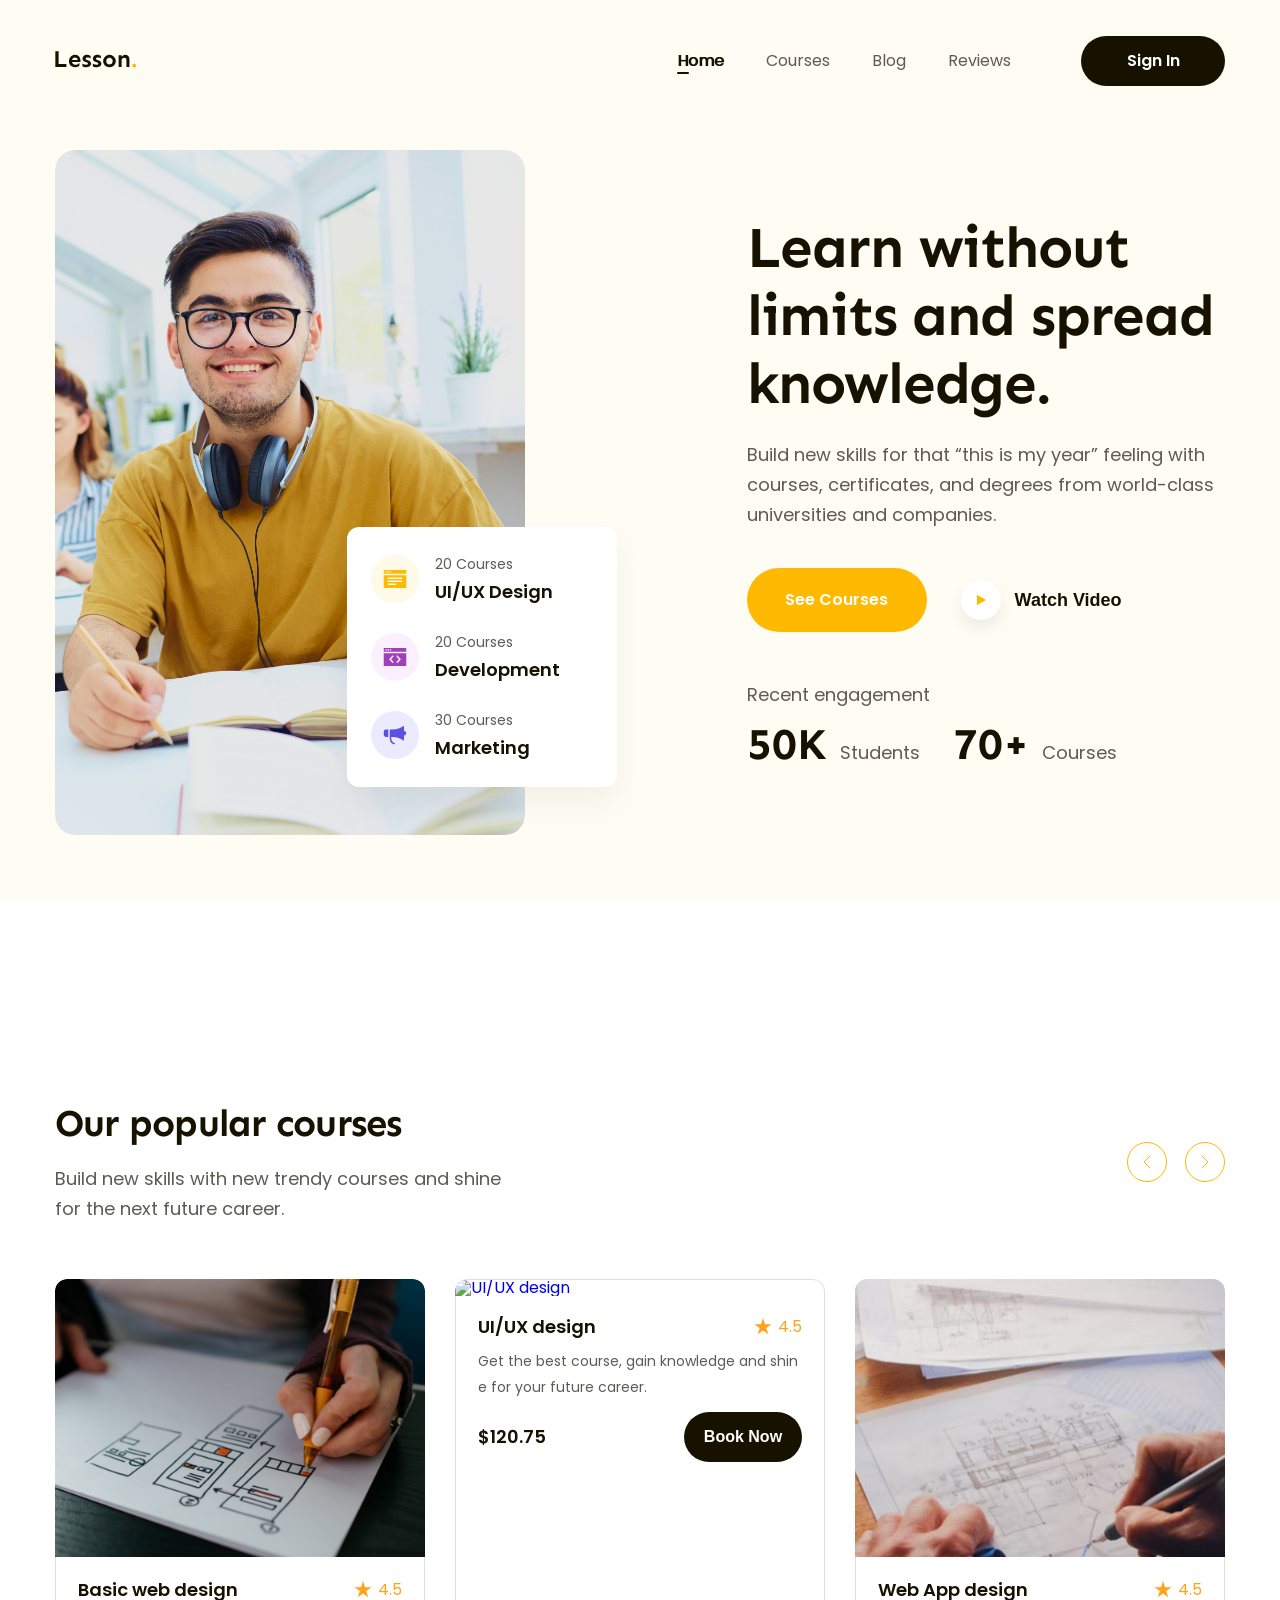
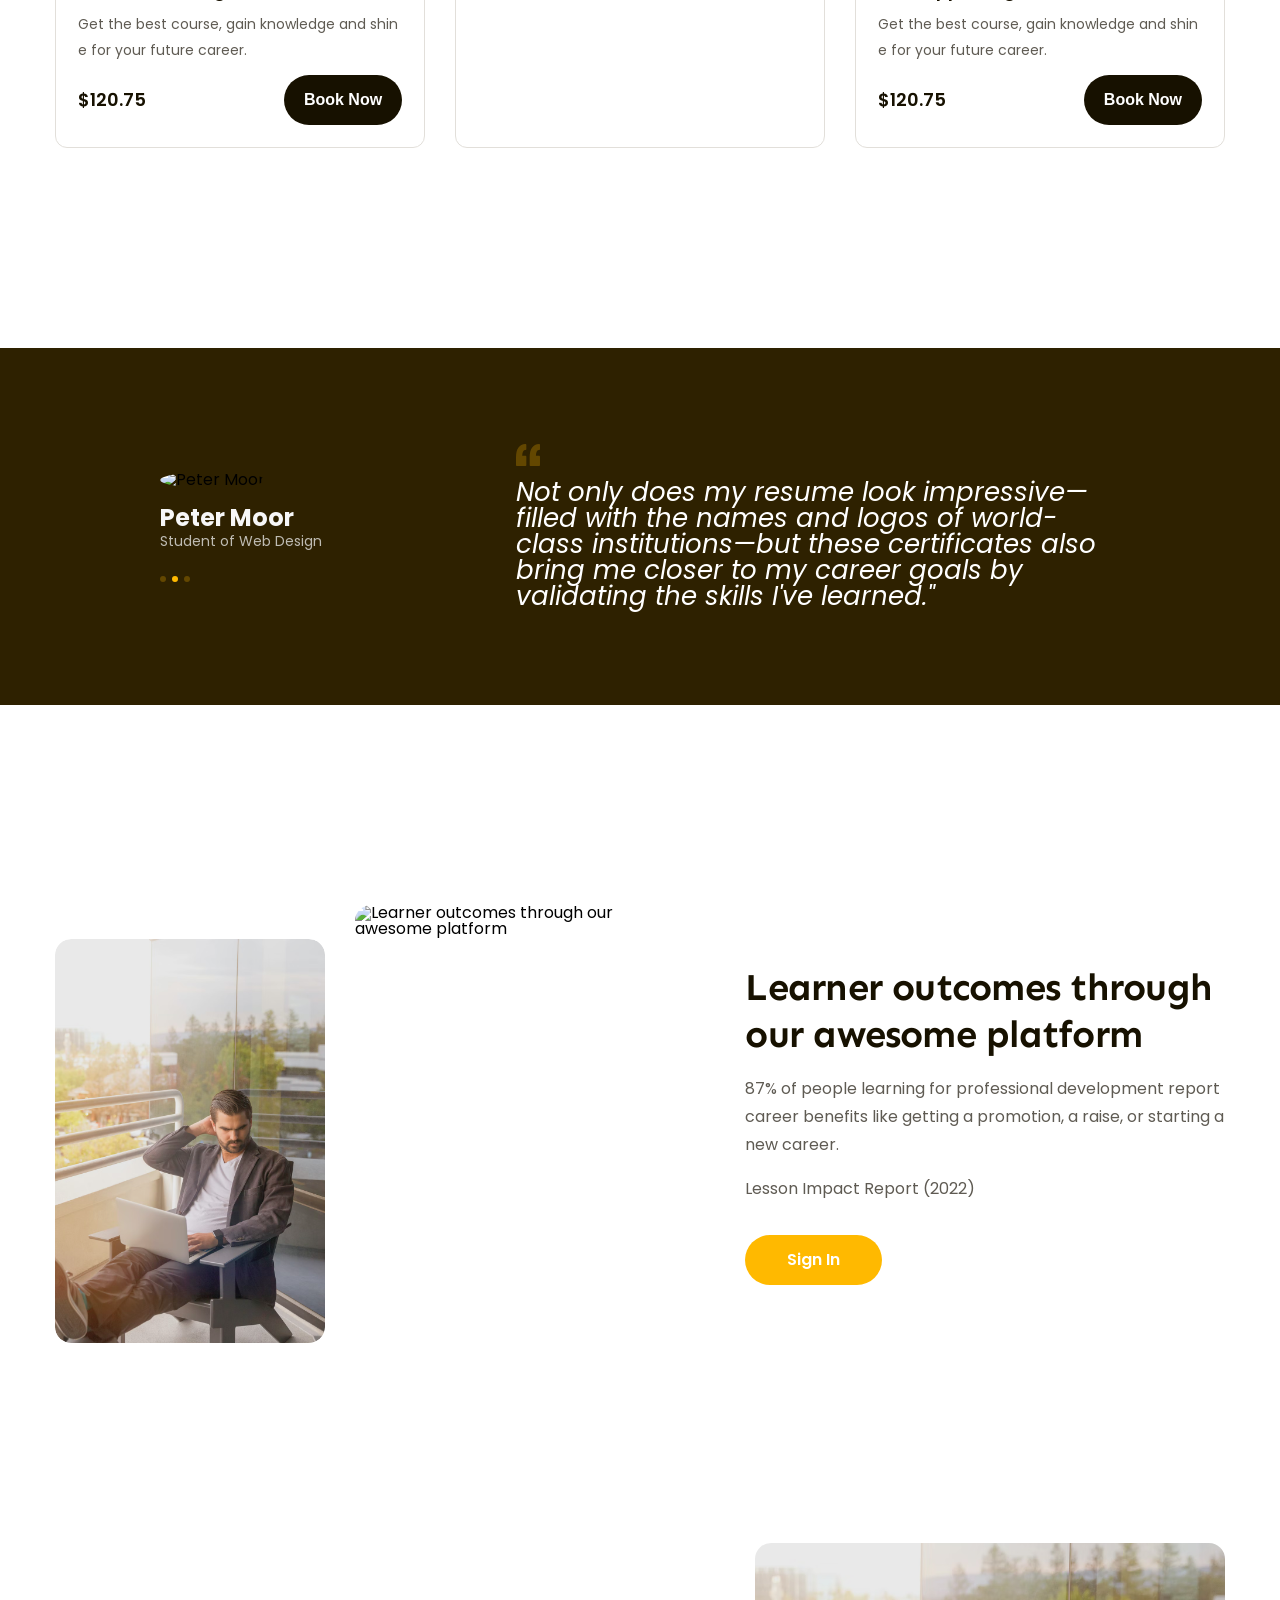
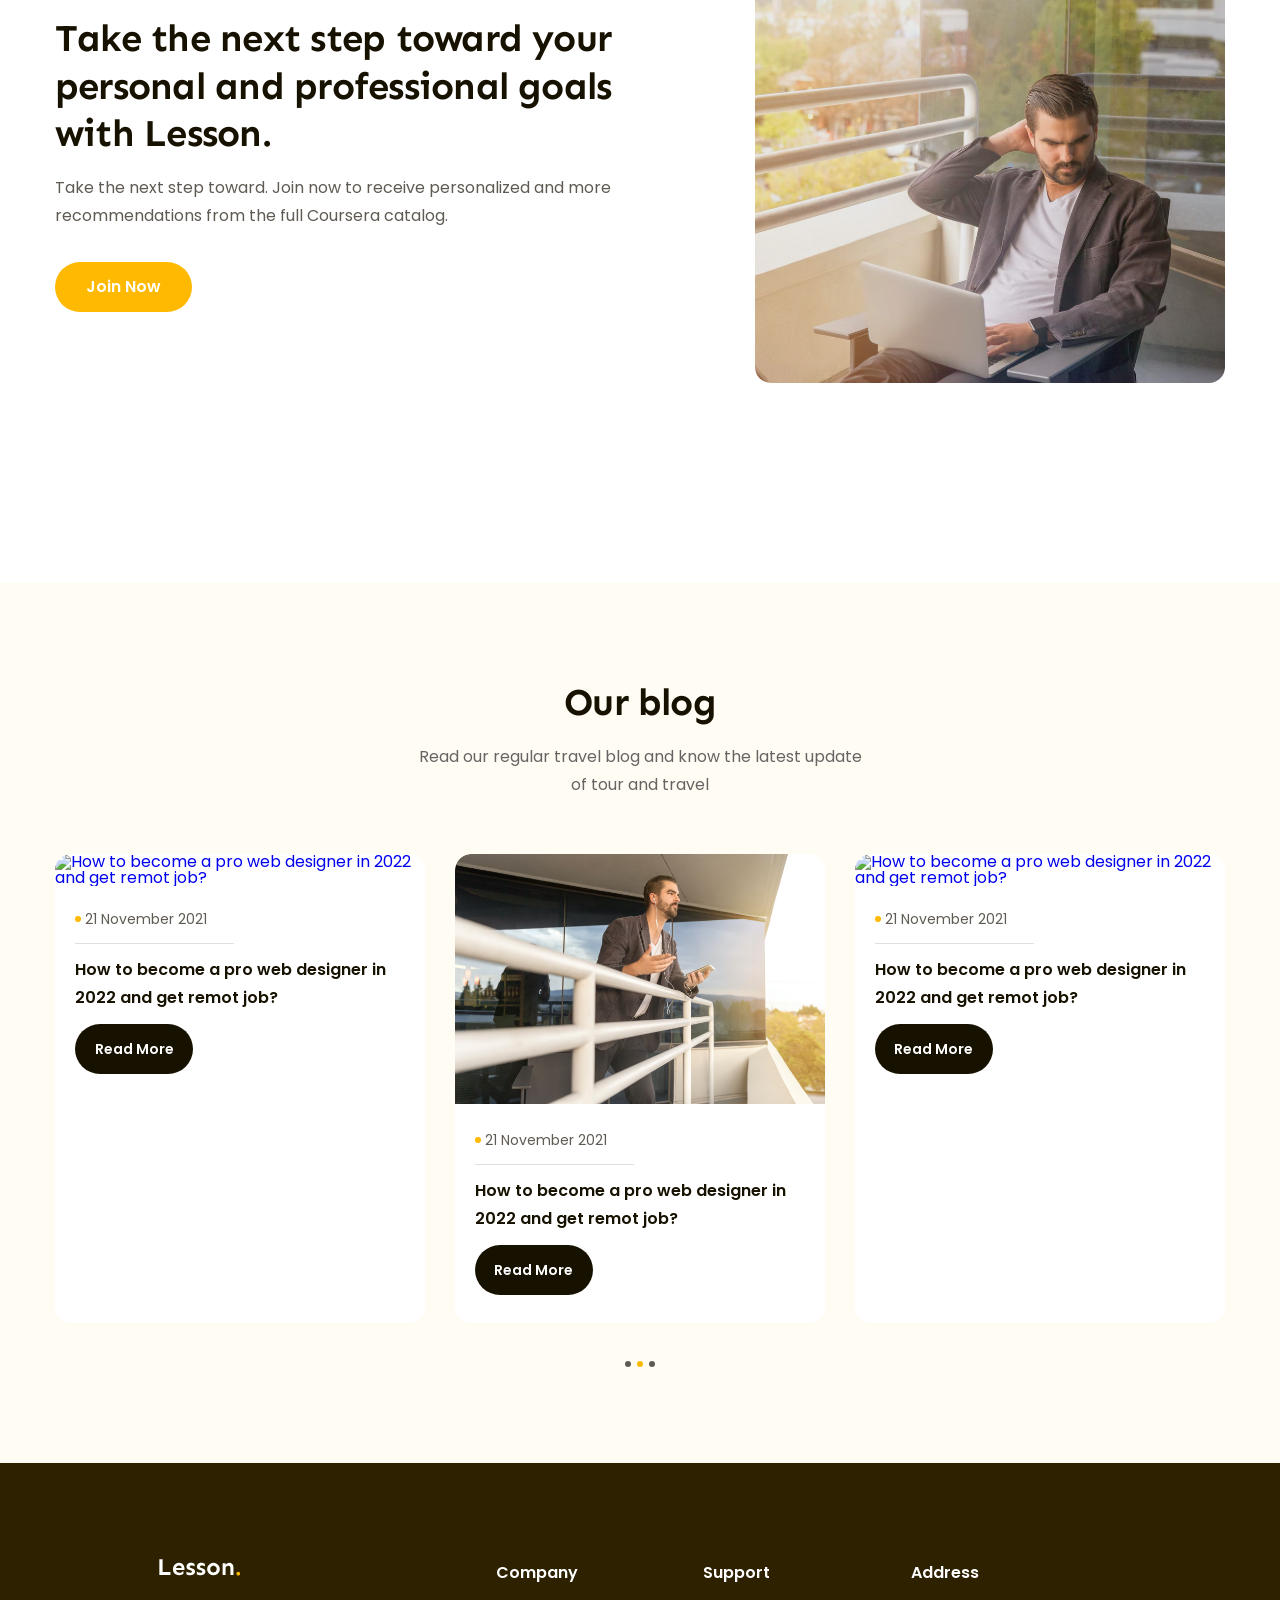
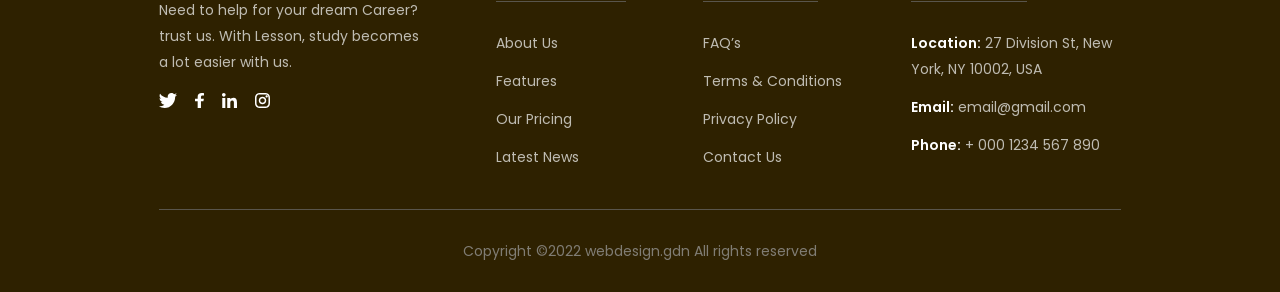
==== index.html @ c4b4b529 "feedback js" ====
<!DOCTYPE html>
<html lang="en">
    <head>
        <meta charset="UTF-8" />
        <meta http-equiv="X-UA-Compatible" content="IE=edge" />
        <meta name="viewport" content="width=device-width, initial-scale=1.0" />
        <title>Lesson</title>
        <!-- Embed fonts -->
        <link rel="preconnect" href="https://fonts.googleapis.com" />
        <link rel="preconnect" href="https://fonts.gstatic.com" crossorigin />
        <link
            href="https://fonts.googleapis.com/css2?family=Poppins:ital,wght@0,400;0,500;0,600;0,700;1,400&family=Sen:wght@700&display=swap"
            rel="stylesheet"
        />
        <!-- Favicon -->
        <link rel="apple-touch-icon" sizes="180x180" href="./assets/favicon/apple-touch-icon.png">
        <link rel="icon" type="image/png" sizes="32x32" href="./assets/favicon/favicon-32x32.png">
        <link rel="icon" type="image/png" sizes="16x16" href="./assets/favicon/favicon-16x16.png">
        <link rel="manifest" href="./assets/favicon/site.webmanifest">
        <!-- Reset CSS -->
        <link rel="stylesheet" href="./assets/css/reset.css" />
        <!-- Styles -->
        <link rel="stylesheet" href="./assets/css/styles.css" />
    </head>
    <body>
        <!-- Header -->
        <header class="header fixed">
            <div class="main-content">
                <div class="body">
                    <!-- Logo -->
                    <a href="#">
                        <img
                        src="./assets/img/Lesson..svg"
                        alt="Lesson."
                        class="logo"
                    />
                    </a>

                    <!-- Nav -->
                    <nav class="nav">
                        <ul>
                            <li class="active">
                                <a href="#!">Home</a>
                            </li>
                            <li>
                                <a href="#!">Courses</a>
                            </li>
                            <li>
                                <a href="#!">Blog</a>
                            </li>
                            <li>
                                <a href="#!">Reviews</a>
                            </li>
                        </ul>
                    </nav>
                    <!-- Action -->
                    <div class="action">
                        <a href="./sign_up.html" target="_blank" class="btn sign-up-btn">Sign In</a>
                    </div>
                </div>
            </div>
        </header>

        <main>
            <!-- Hero -->
            <div class="hero">
                <div class="main-content">
                    <div class="body">
                        <!-- Hero left -->
                        <div class="media-block">
                            <img
                                src="./assets/img/img-main.svg"
                                alt="Learn without limits and spread knowledge."
                                class="img"
                            />

                            <div class="hero-summary">
                                <div class="item">
                                    <div class="icon">
                                        <img
                                            src="./assets/img/Orion_page.svg"
                                            alt=""
                                        />
                                    </div>
                                    <div class="info">
                                        <p class="label">20 Courses</p>
                                        <p class="title">UI/UX Design</p>
                                    </div>
                                </div>
                                <div class="item">
                                    <div class="icon">
                                        <img
                                            src="./assets/img/Orion_code-window.svg"
                                            alt=""
                                        />
                                    </div>
                                    <div class="info">
                                        <p class="label">20 Courses</p>
                                        <p class="title">Development</p>
                                    </div>
                                </div>
                                <div class="item">
                                    <div class="icon">
                                        <img
                                            src="./assets/img/Orion_megaphone.svg"
                                            alt=""
                                        />
                                    </div>
                                    <div class="info">
                                        <p class="label">30 Courses</p>
                                        <p class="title">Marketing</p>
                                    </div>
                                </div>
                            </div>
                        </div>

                        <!-- Hero right -->
                        <div class="content-block">
                            <h1 class="heading lv1">
                                Learn without limits and spread knowledge.
                            </h1>
                            <p class="desc">
                                Build new skills for that “this is my year”
                                feeling with courses, certificates, and degrees
                                from world-class universities and companies.
                            </p>
                            <div class="cta-group">
                                <a href="#!" class="btn hero-cta"
                                    >See Courses</a
                                >
                                <button class="watch-video">
                                    <div class="icon">
                                        <img
                                            src="./assets/img/play.svg"
                                            alt=""
                                        />
                                    </div>
                                    <span>Watch Video</span>
                                </button>
                            </div>
                            <p class="desc">Recent engagement</p>
                            <p class="desc stats">
                                <strong>50K</strong> Students
                                <strong>70+</strong> Courses
                            </p>
                        </div>
                    </div>
                </div>
            </div>

            <!-- Popular -->
            <div class="popular">
                <div class="main-content">
                    <div class="popular-top">
                        <div class="info">
                            <h2 class="heading lv2">Our popular courses</h2>
                            <p class="desc">
                                Build new skills with new trendy courses and
                                shine for the next future career.
                            </p>
                        </div>
                        <div class="controls">
                            <button class="control-btn prev-btn">
                                <svg
                                    width="8"
                                    height="14"
                                    viewBox="0 0 8 14"
                                    fill="none"
                                    xmlns="http://www.w3.org/2000/svg"
                                >
                                    <path
                                        d="M7 1L1 7L7 13"
                                        stroke="currentColor"
                                        stroke-linecap="round"
                                        stroke-linejoin="round"
                                    />
                                </svg>
                            </button>
                            <button class="control-btn next-btn">
                                <svg
                                    width="8"
                                    height="14"
                                    viewBox="0 0 8 14"
                                    fill="none"
                                    xmlns="http://www.w3.org/2000/svg"
                                >
                                    <path
                                        d="M1 1L7 7L1 13"
                                        stroke="currentColor"
                                        stroke-linecap="round"
                                        stroke-linejoin="round"
                                    />
                                </svg>
                            </button>
                        </div>
                    </div>
                    <div class="course-list-wrapper">
                        <div class="course-list">
                            <!-- Course item 1 -->
                            <div class="course-item">
                                <a href="#!">
                                    <img
                                        src="./assets/img/item.svg"
                                        alt="Basic web design"
                                        class="thumb"
                                    />
                                </a>
                                <div class="info">
                                    <div class="head">
                                        <h3 class="title">
                                            <a
                                                href="#!"
                                                class="line-clamp break-all"
                                            >
                                                Basic web design
                                            </a>
                                        </h3>
                                        <div class="rating">
                                            <img
                                                src="./assets/img/star.svg"
                                                alt="Star"
                                                class="star"
                                            />
                                            <span class="value">4.5</span>
                                        </div>
                                    </div>
                                    <p class="desc line-clamp line-2 break-all">
                                        Get the best course, gain knowledge and
                                        shine for your future career.
                                    </p>
                                    <div class="foot">
                                        <span class="price">$120.75</span>
                                        <button class="btn book-btn">
                                            Book Now
                                        </button>
                                    </div>
                                </div>
                            </div>
    
                            <!-- Course item 2 -->
                            <div class="course-item">
                                <a href="#!">
                                    <img
                                        src="./assets/img/item2.svg"
                                        alt="UI/UX design"
                                        class="thumb"
                                    />
                                </a>
                                <div class="info">
                                    <div class="head">
                                        <h3 class="title">
                                            <a
                                                href="#!"
                                                class="line-clamp break-all"
                                            >
                                                UI/UX design
                                            </a>
                                        </h3>
                                        <div class="rating">
                                            <img
                                                src="./assets/img/star.svg"
                                                alt="Star"
                                                class="star"
                                            />
                                            <span class="value">4.5</span>
                                        </div>
                                    </div>
                                    <p class="desc line-clamp line-2 break-all">
                                        Get the best course, gain knowledge and
                                        shine for your future career.
                                    </p>
                                    <div class="foot">
                                        <span class="price">$120.75</span>
                                        <button class="btn book-btn">
                                            Book Now
                                        </button>
                                    </div>
                                </div>
                            </div>
    
                            <!-- Course item 3 -->
                            <div class="course-item">
                                <a href="#!">
                                    <img
                                        src="./assets/img/item3.svg"
                                        alt="Web App design"
                                        class="thumb"
                                    />
                                </a>
                                <div class="info">
                                    <div class="head">
                                        <h3 class="title">
                                            <a
                                                href="#!"
                                                class="line-clamp break-all"
                                            >
                                                Web App design
                                            </a>
                                        </h3>
                                        <div class="rating">
                                            <img
                                                src="./assets/img/star.svg"
                                                alt="Star"
                                                class="star"
                                            />
                                            <span class="value">4.5</span>
                                        </div>
                                    </div>
                                    <p class="desc line-clamp line-2 break-all">
                                        Get the best course, gain knowledge and
                                        shine for your future career.
                                    </p>
                                    <div class="foot">
                                        <span class="price">$120.75</span>
                                        <button class="btn book-btn">
                                            Book Now
                                        </button>
                                    </div>
                                </div>
                            </div>
                            <!-- Course Item 4 -->
                            <div class="course-item">
                                <a href="#!">
                                    <img
                                        src="./assets/img/item.svg"
                                        alt="Basic web design"
                                        class="thumb"
                                    />
                                </a>
                                <div class="info">
                                    <div class="head">
                                        <h3 class="title">
                                            <a
                                                href="#!"
                                                class="line-clamp break-all"
                                            >
                                                Basic web design
                                            </a>
                                        </h3>
                                        <div class="rating">
                                            <img
                                                src="./assets/img/star.svg"
                                                alt="Star"
                                                class="star"
                                            />
                                            <span class="value">4.5</span>
                                        </div>
                                    </div>
                                    <p class="desc line-clamp line-2 break-all">
                                        Get the best course, gain knowledge and
                                        shine for your future career.
                                    </p>
                                    <div class="foot">
                                        <span class="price">$120.75</span>
                                        <button class="btn book-btn">
                                            Book Now
                                        </button>
                                    </div>
                                </div>
                            </div>
    
                            <!-- Course item 5 -->
                            <div class="course-item">
                                <a href="#!">
                                    <img
                                        src="./assets/img/item2.svg"
                                        alt="UI/UX design"
                                        class="thumb"
                                    />
                                </a>
                                <div class="info">
                                    <div class="head">
                                        <h3 class="title">
                                            <a
                                                href="#!"
                                                class="line-clamp break-all"
                                            >
                                                UI/UX design
                                            </a>
                                        </h3>
                                        <div class="rating">
                                            <img
                                                src="./assets/img/star.svg"
                                                alt="Star"
                                                class="star"
                                            />
                                            <span class="value">4.5</span>
                                        </div>
                                    </div>
                                    <p class="desc line-clamp line-2 break-all">
                                        Get the best course, gain knowledge and
                                        shine for your future career.
                                    </p>
                                    <div class="foot">
                                        <span class="price">$120.75</span>
                                        <button class="btn book-btn">
                                            Book Now
                                        </button>
                                    </div>
                                </div>
                            </div>
    
                            <!-- Course item 6 -->
                            <div class="course-item">
                                <a href="#!">
                                    <img
                                        src="./assets/img/item3.svg"
                                        alt="Web App design"
                                        class="thumb"
                                    />
                                </a>
                                <div class="info">
                                    <div class="head">
                                        <h3 class="title">
                                            <a
                                                href="#!"
                                                class="line-clamp break-all"
                                            >
                                                Web App design
                                            </a>
                                        </h3>
                                        <div class="rating">
                                            <img
                                                src="./assets/img/star.svg"
                                                alt="Star"
                                                class="star"
                                            />
                                            <span class="value">4.5</span>
                                        </div>
                                    </div>
                                    <p class="desc line-clamp line-2 break-all">
                                        Get the best course, gain knowledge and
                                        shine for your future career.
                                    </p>
                                    <div class="foot">
                                        <span class="price">$120.75</span>
                                        <button class="btn book-btn">
                                            Book Now
                                        </button>
                                    </div>
                                </div>
                            </div>
                            <!-- Course item 7 -->
                            <div class="course-item">
                                <a href="#!">
                                    <img
                                        src="./assets/img/item.svg"
                                        alt="Basic web design"
                                        class="thumb"
                                    />
                                </a>
                                <div class="info">
                                    <div class="head">
                                        <h3 class="title">
                                            <a
                                                href="#!"
                                                class="line-clamp break-all"
                                            >
                                                Basic web design
                                            </a>
                                        </h3>
                                        <div class="rating">
                                            <img
                                                src="./assets/img/star.svg"
                                                alt="Star"
                                                class="star"
                                            />
                                            <span class="value">4.5</span>
                                        </div>
                                    </div>
                                    <p class="desc line-clamp line-2 break-all">
                                        Get the best course, gain knowledge and
                                        shine for your future career.
                                    </p>
                                    <div class="foot">
                                        <span class="price">$120.75</span>
                                        <button class="btn book-btn">
                                            Book Now
                                        </button>
                                    </div>
                                </div>
                            </div>
    
                            <!-- Course item 8 -->
                            <div class="course-item">
                                <a href="#!">
                                    <img
                                        src="./assets/img/item2.svg"
                                        alt="UI/UX design"
                                        class="thumb"
                                    />
                                </a>
                                <div class="info">
                                    <div class="head">
                                        <h3 class="title">
                                            <a
                                                href="#!"
                                                class="line-clamp break-all"
                                            >
                                                UI/UX design
                                            </a>
                                        </h3>
                                        <div class="rating">
                                            <img
                                                src="./assets/img/star.svg"
                                                alt="Star"
                                                class="star"
                                            />
                                            <span class="value">4.5</span>
                                        </div>
                                    </div>
                                    <p class="desc line-clamp line-2 break-all">
                                        Get the best course, gain knowledge and
                                        shine for your future career.
                                    </p>
                                    <div class="foot">
                                        <span class="price">$120.75</span>
                                        <button class="btn book-btn">
                                            Book Now
                                        </button>
                                    </div>
                                </div>
                            </div>
    
                            <!-- Course item 9 -->
                            <div class="course-item">
                                <a href="#!">
                                    <img
                                        src="./assets/img/item3.svg"
                                        alt="Web App design"
                                        class="thumb"
                                    />
                                </a>
                                <div class="info">
                                    <div class="head">
                                        <h3 class="title">
                                            <a
                                                href="#!"
                                                class="line-clamp break-all"
                                            >
                                                Web App design
                                            </a>
                                        </h3>
                                        <div class="rating">
                                            <img
                                                src="./assets/img/star.svg"
                                                alt="Star"
                                                class="star"
                                            />
                                            <span class="value">4.5</span>
                                        </div>
                                    </div>
                                    <p class="desc line-clamp line-2 break-all">
                                        Get the best course, gain knowledge and
                                        shine for your future career.
                                    </p>
                                    <div class="foot">
                                        <span class="price">$120.75</span>
                                        <button class="btn book-btn">
                                            Book Now
                                        </button>
                                    </div>
                                </div>
                            </div>
                            <!-- Course Item 10 -->
                            <div class="course-item">
                                <a href="#!">
                                    <img
                                        src="./assets/img/item.svg"
                                        alt="Basic web design"
                                        class="thumb"
                                    />
                                </a>
                                <div class="info">
                                    <div class="head">
                                        <h3 class="title">
                                            <a
                                                href="#!"
                                                class="line-clamp break-all"
                                            >
                                                Basic web design
                                            </a>
                                        </h3>
                                        <div class="rating">
                                            <img
                                                src="./assets/img/star.svg"
                                                alt="Star"
                                                class="star"
                                            />
                                            <span class="value">4.5</span>
                                        </div>
                                    </div>
                                    <p class="desc line-clamp line-2 break-all">
                                        Get the best course, gain knowledge and
                                        shine for your future career.
                                    </p>
                                    <div class="foot">
                                        <span class="price">$120.75</span>
                                        <button class="btn book-btn">
                                            Book Now
                                        </button>
                                    </div>
                                </div>
                            </div>
    
                            <!-- Course item 11 -->
                            <div class="course-item">
                                <a href="#!">
                                    <img
                                        src="./assets/img/item2.svg"
                                        alt="UI/UX design"
                                        class="thumb"
                                    />
                                </a>
                                <div class="info">
                                    <div class="head">
                                        <h3 class="title">
                                            <a
                                                href="#!"
                                                class="line-clamp break-all"
                                            >
                                                UI/UX design
                                            </a>
                                        </h3>
                                        <div class="rating">
                                            <img
                                                src="./assets/img/star.svg"
                                                alt="Star"
                                                class="star"
                                            />
                                            <span class="value">4.5</span>
                                        </div>
                                    </div>
                                    <p class="desc line-clamp line-2 break-all">
                                        Get the best course, gain knowledge and
                                        shine for your future career.
                                    </p>
                                    <div class="foot">
                                        <span class="price">$120.75</span>
                                        <button class="btn book-btn">
                                            Book Now
                                        </button>
                                    </div>
                                </div>
                            </div>
    
                            <!-- Course item 12 -->
                            <div class="course-item">
                                <a href="#!">
                                    <img
                                        src="./assets/img/item3.svg"
                                        alt="Web App design"
                                        class="thumb"
                                    />
                                </a>
                                <div class="info">
                                    <div class="head">
                                        <h3 class="title">
                                            <a
                                                href="#!"
                                                class="line-clamp break-all"
                                            >
                                                Web App design
                                            </a>
                                        </h3>
                                        <div class="rating">
                                            <img
                                                src="./assets/img/star.svg"
                                                alt="Star"
                                                class="star"
                                            />
                                            <span class="value">4.5</span>
                                        </div>
                                    </div>
                                    <p class="desc line-clamp line-2 break-all">
                                        Get the best course, gain knowledge and
                                        shine for your future career.
                                    </p>
                                    <div class="foot">
                                        <span class="price">$120.75</span>
                                        <button class="btn book-btn">
                                            Book Now
                                        </button>
                                    </div>
                                </div>
                            </div>
                        </div>
                    </div>
                </div>
            </div>

            <!-- Feedback -->
            <div class="feedback">
                <div class="main-content">
                    <div class="feedback-list" id="feedbackList">
                        <!-- Feedback item 1 -->
                        <div class="feedback-item active">
                            <div class="info">
                                <img
                                    src="./assets/img/img-avatar.svg"
                                    alt="Peter Moor"
                                    class="avatar"
                                />
                                <p class="title">Peter Moor</p>
                                <p class="desc">Student of Web Design</p>
                                <div class="dots">
                                    <span class="dot active"></span>
                                    <span class="dot"></span>
                                    <span class="dot"></span>
                                </div>
                            </div>
                            <div class="content">
                                <img
                                    src="./assets/img/icon2-test.svg"
                                    alt=""
                                    class="open-quotes"
                                />
                                <blockquote>
                                    Not only does my resume look
                                    impressive—filled with the names and logos
                                    of world-class institutions—but these
                                    certificates also bring me closer to my
                                    career goals by validating the skills I've
                                    learned."
                                </blockquote>
                            </div>
                        </div>

                        <!-- Feedback item 2 -->
                        <div class="feedback-item ">
                            <div class="info">
                                <img
                                    src="./assets/img/demo-img.jpg"
                                    alt="Peter Moor"
                                    class="avatar"
                                />
                                <p class="title">Peter Moor</p>
                                <p class="desc">Student of Web Design</p>
                                <div class="dots">
                                    <span class="dot"></span>
                                    <span class="dot active"></span>
                                    <span class="dot"></span>
                                </div>
                            </div>
                            <div class="content">
                                <img
                                    src="./assets/img/icon2-test.svg"
                                    alt=""
                                    class="open-quotes"
                                />
                                <blockquote>
                                    Not only does my resume look
                                    impressive—filled with the names and logos
                                    of world-class institutions—but these
                                    certificates also bring me closer to my
                                    career goals by validating the skills I've
                                    learned."
                                </blockquote>
                            </div>
                        </div>

                        <!-- Feedback item 3 -->
                        <div class="feedback-item">
                            <div class="info">
                                <img
                                    src="./assets/img/demo2.jpg"
                                    alt="Peter Moor"
                                    class="avatar"
                                />
                                <p class="title">Peter Moor</p>
                                <p class="desc">Student of Web Design</p>
                                <div class="dots">
                                    <span class="dot"></span>
                                    <span class="dot"></span>
                                    <span class="dot active"></span>
                                </div>
                            </div>
                            <div class="content">
                                <img
                                    src="./assets/img/icon2-test.svg"
                                    alt=""
                                    class="open-quotes"
                                />
                                <blockquote>
                                    Not only does my resume look
                                    impressive—filled with the names and logos
                                    of world-class institutions—but these
                                    certificates also bring me closer to my
                                    career goals by validating the skills I've
                                    learned."
                                </blockquote>
                            </div>
                        </div>
                    </div>
                </div>
            </div> 
            <!-- Features 1 -->
            <div class="features">
                <div class="main-content">
                    <div class="body">
                        <div class="images">
                            <img
                                class="lower"
                                src="./assets/img/img-fea1.svg"
                                alt="Learner outcomes through our awesome platform"
                            />
                            <img
                                src="./assets/img/img-fea2.svg"
                                alt="Learner outcomes through our awesome platform"
                            />
                        </div>
                        <div class="content">
                            <h2 class="heading lv2">
                                Learner outcomes through our awesome platform
                            </h2>
                            <p class="desc">
                                87% of people learning for professional
                                development report career benefits like getting
                                a promotion, a raise, or starting a new career.
                            </p>
                            <p class="desc">Lesson Impact Report (2022)</p>
                            <a href="./sign_up.html" target="_blank" class="btn cta-btn">Sign In</a>
                        </div>
                    </div>
                </div>
            </div>

            <!-- Features 2 -->
            <div class="features features-2nd">
                <div class="main-content">
                    <div class="body">
                        <div class="images">
                            <img
                                src="./assets/img/img-fea1.svg"
                                alt="Take the next step toward your personal and professional goals with Lesson."
                            />
                        </div>
                        <div class="content">
                            <h2 class="heading lv2">
                                Take the next step toward your personal and
                                professional goals with Lesson.
                            </h2>
                            <p class="desc">
                                Take the next step toward. Join now to receive
                                personalized and more recommendations from the
                                full Coursera catalog.
                            </p>
                            <a href="#!" class="btn cta-btn">Join Now</a>
                        </div>
                    </div>
                </div>
            </div>

            <!-- Blog -->
            <div class="blog">
                <div class="main-content">
                    <div class="blog-top">
                        <h2 class="heading lv2">Our blog</h2>
                        <p class="desc">
                            Read our regular travel blog and know the latest
                            update of tour and travel
                        </p>
                    </div>
                    <div class="blog-list">
                        <!-- Blog item 1 -->
                        <div class="item">
                            <a href="#!">
                                <img
                                    src="./assets/img/img-blog1.svg"
                                    alt="How to become a pro web designer in 2022 and
                                get remot job?"
                                    class="thumb"
                                />
                            </a>
                            <div class="info">
                                <span class="date">21 November 2021</span>
                                <h3 class="title">
                                    <a href="#!">
                                        How to become a pro web designer in 2022
                                        and get remot job?
                                    </a>
                                </h3>
                                <a href="#!" class="btn">Read More</a>
                            </div>
                        </div>

                        <!-- Blog item 2 -->
                        <div class="item">
                            <a href="#!">
                                <img
                                    src="./assets/img/img-blog2.svg"
                                    alt="How to become a pro web designer in 2022 and
                                get remot job?"
                                    class="thumb"
                                />
                            </a>
                            <div class="info">
                                <span class="date">21 November 2021</span>
                                <h3 class="title">
                                    <a href="#!">
                                        How to become a pro web designer in 2022
                                        and get remot job?
                                    </a>
                                </h3>
                                <a href="#!" class="btn">Read More</a>
                            </div>
                        </div>

                        <!-- Blog item 3 -->
                        <div class="item">
                            <a href="#!">
                                <img
                                    src="./assets/img/img-blog3.svg"
                                    alt="How to become a pro web designer in 2022 and
                                get remot job?"
                                    class="thumb"
                                />
                            </a>
                            <div class="info">
                                <span class="date">21 November 2021</span>
                                <h3 class="title">
                                    <a href="#!">
                                        How to become a pro web designer in 2022
                                        and get remot job?
                                    </a>
                                </h3>
                                <a href="#!" class="btn">Read More</a>
                            </div>
                        </div>
                        <!-- Blog item 4 -->
                        <div class="item">
                            <a href="#!">
                                <img
                                    src="./assets/img/img-blog1.svg"
                                    alt="How to become a pro web designer in 2022 and
                                get remot job?"
                                    class="thumb"
                                />
                            </a>
                            <div class="info">
                                <span class="date">21 November 2021</span>
                                <h3 class="title">
                                    <a href="#!">
                                        How to become a pro web designer in 2022
                                        and get remot job?
                                    </a>
                                </h3>
                                <a href="#!" class="btn">Read More</a>
                            </div>
                        </div>

                        <!-- Blog item 5 -->
                        <div class="item">
                            <a href="#!">
                                <img
                                    src="./assets/img/img-blog2.svg"
                                    alt="How to become a pro web designer in 2022 and
                                get remot job?"
                                    class="thumb"
                                />
                            </a>
                            <div class="info">
                                <span class="date">21 November 2021</span>
                                <h3 class="title">
                                    <a href="#!">
                                        How to become a pro web designer in 2022
                                        and get remot job?
                                    </a>
                                </h3>
                                <a href="#!" class="btn">Read More</a>
                            </div>
                        </div>

                        <!-- Blog item 6 -->
                        <div class="item">
                            <a href="#!">
                                <img
                                    src="./assets/img/img-blog3.svg"
                                    alt="How to become a pro web designer in 2022 and
                                get remot job?"
                                    class="thumb"
                                />
                            </a>
                            <div class="info">
                                <span class="date">21 November 2021</span>
                                <h3 class="title">
                                    <a href="#!">
                                        How to become a pro web designer in 2022
                                        and get remot job?
                                    </a>
                                </h3>
                                <a href="#!" class="btn">Read More</a>
                            </div>
                        </div>
                        <!-- Blog item 7 -->
                        <div class="item">
                            <a href="#!">
                                <img
                                    src="./assets/img/img-blog1.svg"
                                    alt="How to become a pro web designer in 2022 and
                                get remot job?"
                                    class="thumb"
                                />
                            </a>
                            <div class="info">
                                <span class="date">21 November 2021</span>
                                <h3 class="title">
                                    <a href="#!">
                                        How to become a pro web designer in 2022
                                        and get remot job?
                                    </a>
                                </h3>
                                <a href="#!" class="btn">Read More</a>
                            </div>
                        </div>

                        <!-- Blog item 8 -->
                        <div class="item">
                            <a href="#!">
                                <img
                                    src="./assets/img/img-blog2.svg"
                                    alt="How to become a pro web designer in 2022 and
                                get remot job?"
                                    class="thumb"
                                />
                            </a>
                            <div class="info">
                                <span class="date">21 November 2021</span>
                                <h3 class="title">
                                    <a href="#!">
                                        How to become a pro web designer in 2022
                                        and get remot job?
                                    </a>
                                </h3>
                                <a href="#!" class="btn">Read More</a>
                            </div>
                        </div>

                        <!-- Blog item 9 -->
                        <div class="item">
                            <a href="#!">
                                <img
                                    src="./assets/img/img-blog3.svg"
                                    alt="How to become a pro web designer in 2022 and
                                get remot job?"
                                    class="thumb"
                                />
                            </a>
                            <div class="info">
                                <span class="date">21 November 2021</span>
                                <h3 class="title">
                                    <a href="#!">
                                        How to become a pro web designer in 2022
                                        and get remot job?
                                    </a>
                                </h3>
                                <a href="#!" class="btn">Read More</a>
                            </div>
                        </div>
                    </div>
                    <div class="dots">
                        <span class="dot"></span>
                        <span class="dot active"></span>
                        <span class="dot"></span>
                    </div>
                </div>
            </div>
        </main>

        <!-- Footer -->
        <footer class="footer">
            <div class="main-content">
                <div class="row">
                    <!-- Column 1 -->
                    <div class="column">
                        <a href="#">
                            <img
                            src="./assets/img/logo-footer.svg"
                            alt="Lesson."
                            class="logo"
                            />
                        </a>
                        <p class="desc">
                            Need to help for your dream Career? trust us. With
                            Lesson, study becomes a lot easier with us.
                        </p>
                        <div class="socials">
                            <a href="#!">
                                <img
                                    src="./assets/img/twitter.svg"
                                    alt="Twitter"
                                    class="icon"
                                />
                            </a>
                            <a href="#!">
                                <img
                                    src="./assets/img/facebook.svg"
                                    alt="Facebook"
                                    class="icon"
                                />
                            </a>
                            <a href="#!">
                                <img
                                    src="./assets/img/linkedin.svg"
                                    alt="Linkedin"
                                    class="icon"
                                />
                            </a>
                            <a href="#!">
                                <img
                                    src="./assets/img/instagram.svg"
                                    alt="Instagram"
                                    class="icon"
                                />
                            </a>
                        </div>
                    </div>

                    <!-- Column 2 -->
                    <div class="column">
                        <h3 class="title">Company</h3>
                        <ul class="list">
                            <li>
                                <a href="#!">About Us</a>
                            </li>
                            <li>
                                <a href="#!">Features</a>
                            </li>
                            <li>
                                <a href="#!">Our Pricing</a>
                            </li>
                            <li>
                                <a href="#!">Latest News</a>
                            </li>
                        </ul>
                    </div>

                    <!-- Column 3 -->
                    <div class="column">
                        <h3 class="title">Support</h3>
                        <ul class="list">
                            <li>
                                <a href="#!">FAQ’s</a>
                            </li>
                            <li>
                                <a href="#!">Terms & Conditions</a>
                            </li>
                            <li>
                                <a href="#!">Privacy Policy</a>
                            </li>
                            <li>
                                <a href="#!">Contact Us</a>
                            </li>
                        </ul>
                    </div>

                    <!-- Column 4 -->
                    <div class="column">
                        <h3 class="title">Address</h3>
                        <ul class="list">
                            <li>
                                <a href="#!">
                                    <strong>Location:</strong> 27 Division St,
                                    New York, NY 10002, USA
                                </a>
                            </li>
                            <li>
                                <a href="#!">
                                    <strong>Email:</strong> email@gmail.com
                                </a>
                            </li>
                            <li>
                                <a href="#!">
                                    <strong>Phone:</strong> + 000 1234 567 890
                                </a>
                            </li>
                        </ul>
                    </div>
                </div>
                <div class="copyright">
                    <p>Copyright ©2022 webdesign.gdn All rights reserved</p>
                </div>
            </div>
        </footer>
    </body>
    <script src="./assets/js/main.js">
    </script>
</html>
---- assets/css/styles.css ----
* {
    box-sizing: border-box;
}

:root {
    --primary-color: #ffb900;
    --font-heading: Sen, sans-serif;
}

html {
    font-size: 62.5%;
    scroll-behavior: smooth;
}

body {
    font-size: 1.6rem;
    font-family: "Poppins", sans-serif;
}

/* Common */
a {
    text-decoration: none;
}

.btn {
    display: inline-block;
    min-width: 118px;
    padding: 0 16px;
    line-height: 50px;
    font-weight: 600;
    font-size: 1.6rem;
    text-align: center;
    color: #ffffff;
    background: #171100;
    border-radius: 999px;
}

.btn:hover {
    opacity: 0.9;
    cursor: pointer;
}

.heading {
    font-family: var(--font-heading);
    font-weight: 700;
    letter-spacing: -0.02em;
    color: #171100;
}

.heading.lv1 {
    font-size: 5.8rem;
    line-height: 1.17;
}

.heading.lv2 {
    font-size: 3.8rem;
    line-height: 1.26;
}

.main-content {
    width: 1170px;
    max-width: calc(100% - 48px);
    margin-left: auto;
    margin-right: auto;
}

.line-clamp {
    display: -webkit-box;
    -webkit-line-clamp: var(--line-clamp, 1);
    -webkit-box-orient: vertical;
    overflow: hidden;
}

.line-clamp.line-2 {
    --line-clamp: 2;
}

.break-all {
    word-break: break-all;
}

/* Header */
.header { 
    background: #fffcf4;
}

.header.fixed {
    position: sticky;
    top: -28px;
    z-index: 1;
}

.header .body {
    display: flex;
    align-items: center;
    padding: 36px 0 8px;
}

.nav {
    margin-left: auto;
}

.nav ul {
    display: flex;
}

.nav a {
    position: relative;
    padding: 8px 21px;
    font-size: 1.6rem;
    color: #5f5b53;
}

.nav a:hover,
.nav li.active a {
    text-shadow: 1px 0 0 currentColor;
    color: #171100;
}

.nav li.active a::after {
    position: absolute;
    left: 21px;
    bottom: 6px;
    content: "";
    display: block;
    width: 12px;
    height: 2px;
    background: #171100;
    border-radius: 1px;
}

.header .sign-up-btn {
    min-width: 144px;
}

.header .action {
    margin-left: 49px;
}

/* Hero */
.hero {
    padding: 56px 0 65px;
    background: #fffcf4;
}

.hero .body {
    display: flex;
}

/* Hero left */
.hero .media-block {
    position: relative;
    width: 48%;
}

.hero .media-block .img {
    display: block;
    width: 470px;
    height: 685px;
    object-fit: cover;
    border-radius: 20px;
}

.hero-summary {
    position: absolute;
    right: 0;
    bottom: 48px;
    width: 270px;
    padding: 24px;
    background: #ffffff;
    box-shadow: 0px 16px 32px rgba(0, 0, 0, 0.05);
    border-radius: 12px;
}

.hero-summary .item {
    display: flex;
    align-items: center;
}

.hero-summary .item + .item {
    margin-top: 22px;
}

.hero-summary .icon {
    width: 48px;
    height: 48px;
    border-radius: 50%;
    display: flex;
    align-items: center;
    justify-content: center;
    background: #fff9e8;
}

.hero-summary .item:nth-of-type(2) .icon {
    background: #fcefff;
}

.hero-summary .item:nth-of-type(3) .icon {
    background: #ebeaff;
}

.hero-summary .info {
    margin-left: 16px;
}

.hero-summary .label {
    font-size: 1.4rem;
    line-height: 1.86;
    color: #5f5b53;
}

.hero-summary .title {
    font-weight: 600;
    font-size: 1.8rem;
    line-height: 1.67;
    color: #171100;
}

/* Hero right */
.hero .content-block {
    width: 52%;
    padding: 64px 0 0 130px;
}

.hero .desc {
    margin-top: 22px;
    font-size: 1.8rem;
    line-height: 1.67;
    color: #5f5b53;
}

.hero .cta-group {
    display: flex;
    align-items: center;
    margin: 38px 0 48px;
}

.hero-cta {
    min-width: 180px;
    line-height: 64px;
    background-color: var(--primary-color);
}

.hero .watch-video {
    display: flex;
    align-items: center;
    margin-left: 28px;
    border: none;
    background: transparent;
    cursor: pointer;
}

.hero .watch-video .icon {
    display: flex;
    align-items: center;
    justify-content: center;
    width: 40px;
    height: 40px;
    border-radius: 50%;
    background: #ffffff;
    box-shadow: 0px 8px 16px rgba(0, 0, 0, 0.07);
}

.hero .watch-video span {
    margin-left: 14px;
    font-weight: 600;
    font-size: 1.8rem;
    line-height: 1.67;
    color: #171100;
}

.hero .stats {
    margin: 8px 0 0 -28px;
}

.hero .stats strong {
    padding: 0 8px 0 28px;
    font-family: var(--font-heading);
    font-weight: 700;
    font-size: 4.4rem;
    line-height: 1.23;
    color: #171100;
}

/* Popular */
.popular {
    padding: 65px 0;
    margin-top: 135px;
}

.popular-top {
    display: flex;
    align-items: center;
    justify-content: space-between;
}

.popular-top .desc {
    margin-top: 16px;
    width: 458px;
    font-size: 1.8rem;
    line-height: 1.67;
    color: #5f5b53;
}

.popular-top .controls {
    display: flex;
    gap: 18px;
}

.popular-top .control-btn {
    display: flex;
    align-items: center;
    justify-content: center;
    width: 40px;
    height: 40px;
    border-radius: 50%;
    color: var(--primary-color);
    border: 1px solid var(--primary-color);
    background: transparent;
}

.popular-top .control-btn:hover {
    color: #fff;
    background: var(--primary-color);
    cursor: pointer;
}

.popular .course-list-wrapper {
    overflow: hidden;
    width: 100%;
}

.popular .course-list {
    display: flex;
    gap: 30px;
    margin-top: 55px;
    transition: transform 0.3s ease-in-out;
    width: 100%; /* cần thiết để làm khung */
}

.popular .course-item {
    flex: 0 0 calc((100% - 60px) / 3); /* 3 item mỗi lần hiển thị (2 gaps = 60px) */
    background: #ffffff;
    border: 1px solid #e2dfda;
    border-radius: 12px;
    transition: box-shadow 0.3s ease;
}

.popular .course-item:hover {
    border-color: transparent;
    box-shadow: 0px 18px 36px rgba(0, 0, 0, 0.05);
}

.popular .course-item .thumb {
    width: calc(100% + 2px);
    height: 278px;
    margin: -1px;
    object-fit: cover;
    border-radius: 12px 12px 0px 0px;
}

.popular .course-item .info {
    padding: 16px 22px 22px;
}

.popular .course-item .rating,
.popular .course-item .foot,
.popular .course-item .head {
    display: flex;
    align-items: center;
    justify-content: space-between;
}

.popular .course-item .title a {
    padding-right: 6px;
    font-weight: 600;
    font-size: 1.8rem;
    line-height: 1.67;
    color: #171100;
}

.popular .rating .value {
    margin-left: 6px;
    font-size: 1.6rem;
    line-height: 1.75;
    color: #fea31b;
}

.popular .course-item .desc {
    margin-top: 6px;
    font-size: 1.4rem;
    line-height: 1.86;
    color: #5f5b53;
}

.popular .course-item .foot {
    margin-top: 12px;
}

.popular .course-item .price {
    font-weight: 600;
    font-size: 1.8rem;
    line-height: 1.67;
    color: #171100;
}

.popular .course-item .book-btn {
    border: none;
}

.popular .course-item .book-btn:hover {
    color: #fff;
    background: var(--primary-color);
}

/* Feedback */
.feedback {
    margin-top: 135px;
    padding: 96px 0;
    background: #2e2100;
  }

  .feedback .main-content {
    max-width: 960px;
    margin: auto;
    position: relative;
  }

  .feedback-list {
    display: flex;
    position: relative;
    width: 100%;
    transition: transform 0.6s ease-in-out;
  }

  .feedback-item {
    display: flex;
    align-items: center;
    justify-content:space-between;
    gap: 30px;
    min-width: 100%;
    opacity: 0;
    transition: opacity 0.6s ease-in-out;
  }

  .feedback-item.active {
    opacity: 1;
  }

  .feedback-item .info {
    flex: 1;
    max-width: 34%;
  }

  .feedback-item .avatar {
    width: 72px;
    height: 72px;
    border-radius: 50%;
    object-fit: cover;
  }

  .feedback-item .title {
    font-weight: 700;
    font-size: 2.4rem;
    color: #f7f7f7;
    margin-top: 18px;
  }

  .feedback-item .desc {
    margin-top: 4px;
    font-size: 1.4rem;
    color: #bfbcb3;
  }

  .feedback-item .dots {
    display: flex;
    margin-top: 28px;
  }

  .feedback-item .dot {
    margin-right: 6px;
    width: 6px;
    height: 6px;
    border-radius: 50%;
    background: #634700;
    cursor: pointer;
  }

  .feedback-item .dot.active {
    background: #ffb900;
  }

  .feedback-item .content {
    flex: 1;
  }

  .feedback-item blockquote {
    font-style: italic;
    font-size: 2.6rem;
    color: #ffffff;
  }

  .open-quotes {
    width: 24px;
    margin-bottom: 10px;
  }
/* Features */
.features {
    margin-top: 135px;
    padding: 65px 0;
}

.features .body {
    display: flex;
    justify-content: space-between;
}

.features .images {
    display: flex;
    gap: 0 30px;
}

.features .images img {
    width: 270px;
    height: 404px;
    border-radius: 16px;
    object-fit: cover;
}

.features img.lower {
    margin-top: 34px;
}

.features .content {
    width: 41%;
    display: flex;
    flex-direction: column;
    align-items: flex-start;
    justify-content: center;
}

.features .desc {
    margin-top: 16px;
    font-size: 1.6rem;
    line-height: 1.75;
    color: #5f5b53;
}

.features .content .cta-btn {
    margin-top: 32px;
    min-width: 137px;
    color: #fff;
    background: var(--primary-color);
}

.features-2nd {
    margin-top: 70px;
}

.features-2nd .body {
    flex-direction: row-reverse;
}

.features-2nd .content {
    width: 49%;
}

.features-2nd .images img {
    width: 470px;
    height: 440px;
}

/* Blog */
.blog {
    margin-top: 135px;
    padding: 96px 0;
    background: #fffcf4;
}

.blog .blog-top {
    text-align: center;
}

.blog .blog-top .desc {
    margin: 16px auto auto;
    width: 448px;
    font-size: 1.6rem;
    line-height: 1.75;
    color: #696262;
}

.blog .blog-list {
    display: flex;
    gap: 30px;
    margin-top: 55px;
    overflow: hidden;
}

.blog .item {
    flex-shrink: 0;
    width: calc(33.33% - 20px);
    background: #ffffff;
    border-radius: 16px;
}

.blog .item:hover {
    box-shadow: 0px 16px 32px rgba(0, 0, 0, 0.05);
}

.blog .item .thumb {
    width: 100%;
    height: 250px;
    object-fit: cover;
    border-radius: 16px 16px 0px 0px;
}

.blog .item .info {
    padding: 20px 20px 28px;
}

.blog .item .date {
    position: relative;
    display: inline-flex;
    align-items: center;
    padding-bottom: 12px;
    font-size: 1.4rem;
    line-height: 1.86;
    color: #5f5b53;
}

.blog .item .date::before {
    content: "";
    display: inline-block;
    width: 6px;
    height: 6px;
    margin-right: 4px;
    border-radius: 50%;
    background: var(--primary-color);
}

.blog .item .date::after {
    position: absolute;
    left: 0;
    right: -27px;
    bottom: 0;
    content: "";
    display: inline-block;
    height: 1px;
    background: #e2dfda;
    border-radius: 0.5px;
}

.blog .item .title a {
    display: inline-block;
    margin: 12px 0;
    font-weight: 600;
    font-size: 1.6rem;
    line-height: 1.75;
    color: #171100;
}

.blog .item .btn {
    font-size: 1.4rem;
}

.blog .item .btn:hover {
    background: var(--primary-color);
}

.blog .dots {
    display: flex;
    gap: 6px;
    justify-content: center;
    margin-top: 38px;
}

.blog .dot {
    width: 6px;
    height: 6px;
    border-radius: 50%;
    background: #5f5b53;
    cursor: pointer;
}

.blog .dot.active {
    cursor: default;
    background: var(--primary-color);
}

/* Footer */
.footer {
    padding: 96px 135px 0;
    background: #2e2100;
}

.footer .row {
    display: flex;
    padding-bottom: 38px;
    border-bottom: 1px solid #59554b;
}

.footer .row .column {
    width: 21.6%;
}

.footer .row .column:first-child {
    width: 35%;
}

.footer .desc {
    margin-top: 18px;
    max-width: 267px;
    font-size: 1.4rem;
    line-height: 1.86;
    color: #bfbcb2;
}

.footer .socials {
    display: flex;
    gap: 18px;
    margin-top: 18px;
}

.footer .title {
    display: inline-block;
    padding: 0 48px 14px 0;
    border-bottom: 1px solid #59554b;
    font-weight: 600;
    font-size: 1.6rem;
    line-height: 1.75;
    color: #ffffff;
}

.footer .list {
    margin-top: 28px;
}

.footer .list a {
    display: inline-block;
    margin-bottom: 12px;
    font-size: 1.4rem;
    line-height: 1.86;
    color: #bfbcb2;
}

.footer .list li:last-child a {
    margin-bottom: 0;
}

.footer .list strong {
    font-weight: 600;
    color: #ffffff;
}

.footer .copyright {
    padding: 28px 0;
}

.footer .copyright p {
    font-size: 1.4rem;
    line-height: 1.86;
    text-align: center;
    color: #807d74;
}
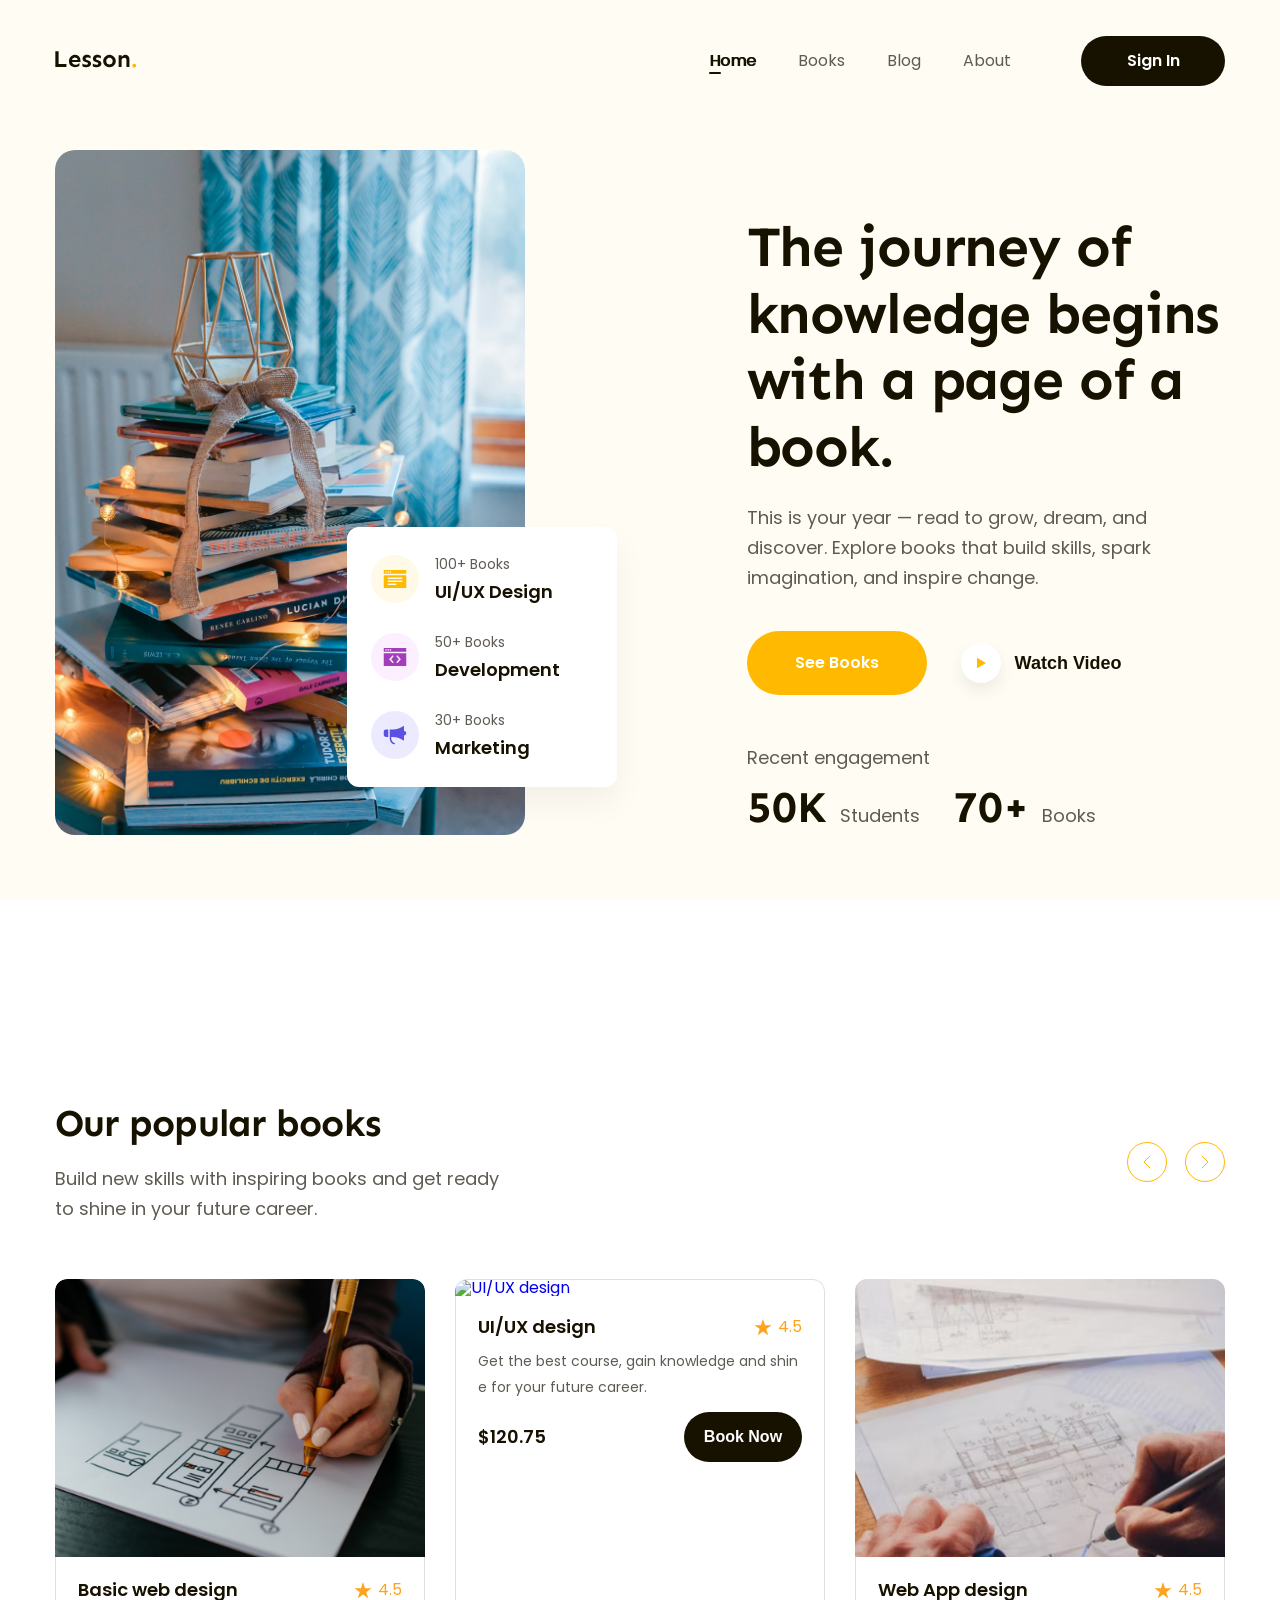
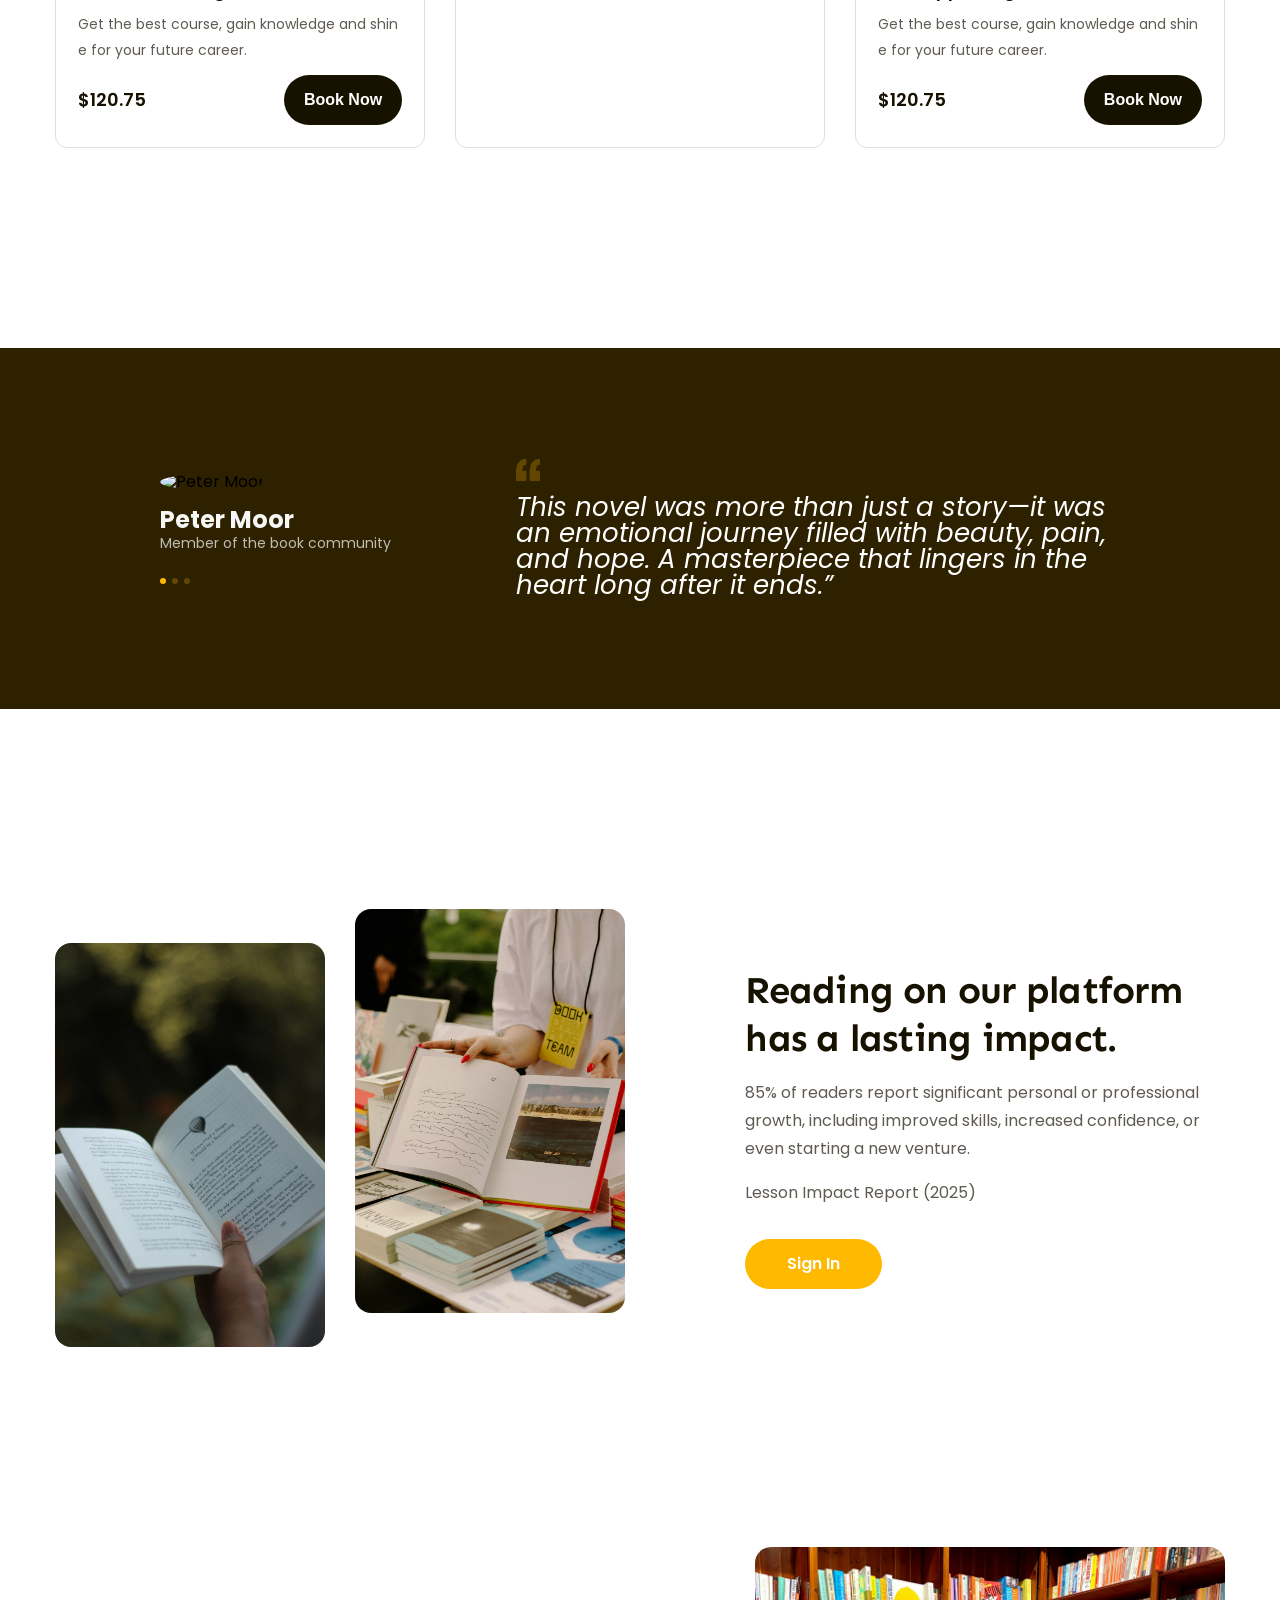
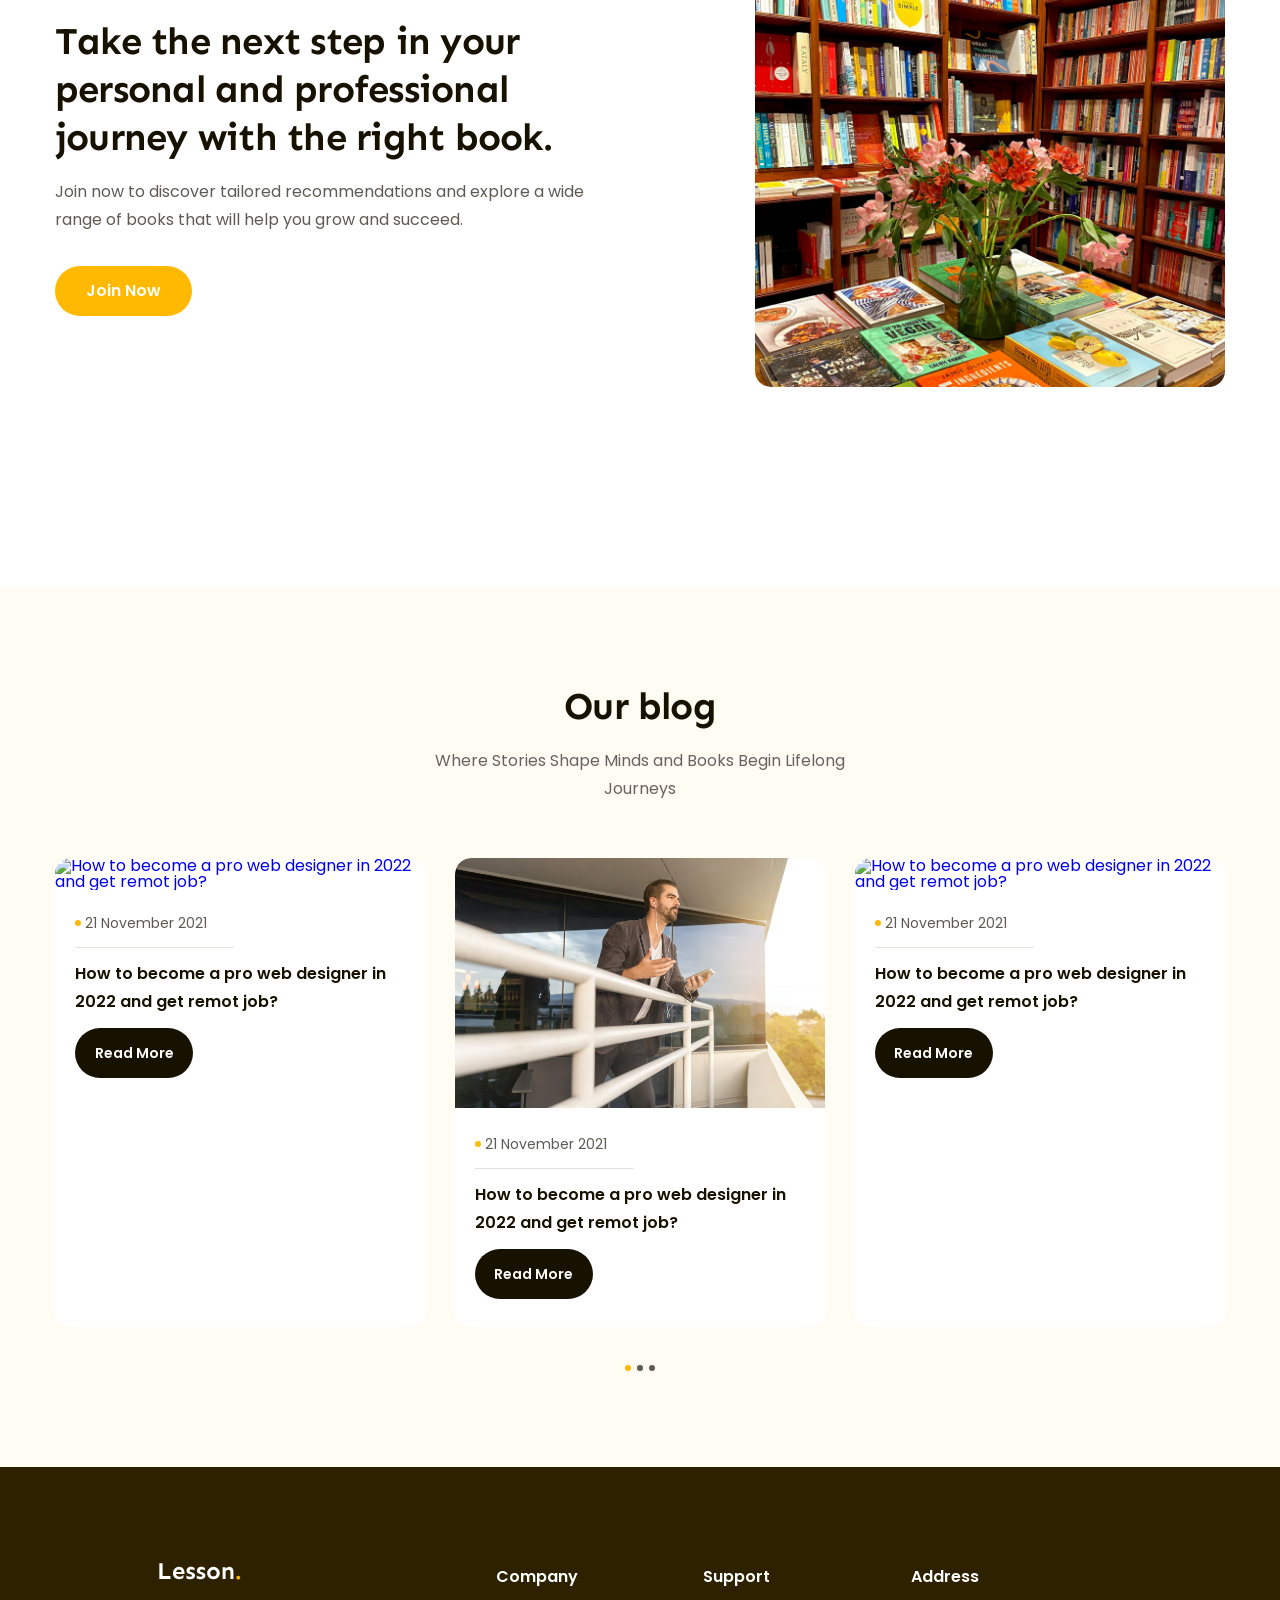
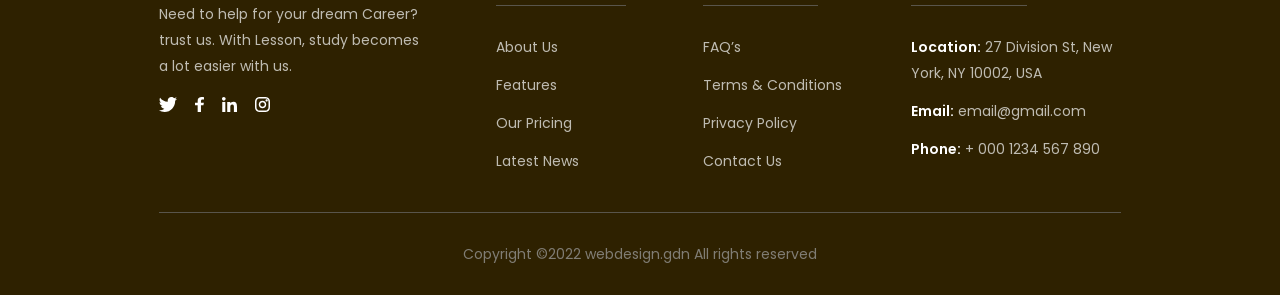
==== commit c601a514: "Blog JS" ====
--- a/index.html
+++ b/index.html
@@ -43,13 +43,13 @@
                                 <a href="#!">Home</a>
                             </li>
                             <li>
-                                <a href="#!">Courses</a>
+                                <a href="#!">Books</a>
                             </li>
                             <li>
                                 <a href="#!">Blog</a>
                             </li>
                             <li>
-                                <a href="#!">Reviews</a>
+                                <a href="#!">About</a>
                             </li>
                         </ul>
                     </nav>
@@ -69,7 +69,7 @@
                         <!-- Hero left -->
                         <div class="media-block">
                             <img
-                                src="./assets/img/img-main.svg"
+                                src="./assets/img/book-hero.jpg"
                                 alt="Learn without limits and spread knowledge."
                                 class="img"
                             />
@@ -83,7 +83,7 @@
                                         />
                                     </div>
                                     <div class="info">
-                                        <p class="label">20 Courses</p>
+                                        <p class="label">100+ Books</p>
                                         <p class="title">UI/UX Design</p>
                                     </div>
                                 </div>
@@ -95,7 +95,7 @@
                                         />
                                     </div>
                                     <div class="info">
-                                        <p class="label">20 Courses</p>
+                                        <p class="label">50+ Books</p>
                                         <p class="title">Development</p>
                                     </div>
                                 </div>
@@ -107,7 +107,7 @@
                                         />
                                     </div>
                                     <div class="info">
-                                        <p class="label">30 Courses</p>
+                                        <p class="label">30+ Books</p>
                                         <p class="title">Marketing</p>
                                     </div>
                                 </div>
@@ -117,17 +117,16 @@
                         <!-- Hero right -->
                         <div class="content-block">
                             <h1 class="heading lv1">
-                                Learn without limits and spread knowledge.
+                                The journey of knowledge begins with a page of a book.
                             </h1>
                             <p class="desc">
-                                Build new skills for that “this is my year”
-                                feeling with courses, certificates, and degrees
-                                from world-class universities and companies.
+                                This is your year — read to grow, dream, and discover.
+                                Explore books that build skills, spark imagination, and inspire change.
                             </p>
                             <div class="cta-group">
                                 <a href="#!" class="btn hero-cta"
-                                    >See Courses</a
-                                >
+                                    >See Books
+                                </a>
                                 <button class="watch-video">
                                     <div class="icon">
                                         <img
@@ -141,7 +140,7 @@
                             <p class="desc">Recent engagement</p>
                             <p class="desc stats">
                                 <strong>50K</strong> Students
-                                <strong>70+</strong> Courses
+                                <strong>70+</strong> Books
                             </p>
                         </div>
                     </div>
@@ -153,10 +152,9 @@
                 <div class="main-content">
                     <div class="popular-top">
                         <div class="info">
-                            <h2 class="heading lv2">Our popular courses</h2>
+                            <h2 class="heading lv2">Our popular books</h2>
                             <p class="desc">
-                                Build new skills with new trendy courses and
-                                shine for the next future career.
+                                Build new skills with inspiring books and get ready to shine in your future career.
                             </p>
                         </div>
                         <div class="controls">
@@ -702,7 +700,7 @@
                                     class="avatar"
                                 />
                                 <p class="title">Peter Moor</p>
-                                <p class="desc">Student of Web Design</p>
+                                <p class="desc">Member of the book community</p>
                                 <div class="dots">
                                     <span class="dot active"></span>
                                     <span class="dot"></span>
@@ -716,12 +714,8 @@
                                     class="open-quotes"
                                 />
                                 <blockquote>
-                                    Not only does my resume look
-                                    impressive—filled with the names and logos
-                                    of world-class institutions—but these
-                                    certificates also bring me closer to my
-                                    career goals by validating the skills I've
-                                    learned."
+                                    This novel was more than just a story—it was an emotional journey filled with beauty, pain, and hope. 
+                                    A masterpiece that lingers in the heart long after it ends.”
                                 </blockquote>
                             </div>
                         </div>
@@ -730,12 +724,12 @@
                         <div class="feedback-item ">
                             <div class="info">
                                 <img
-                                    src="./assets/img/demo-img.jpg"
+                                    src="./assets/img/feedback-2.jpg"
                                     alt="Peter Moor"
                                     class="avatar"
                                 />
-                                <p class="title">Peter Moor</p>
-                                <p class="desc">Student of Web Design</p>
+                                <p class="title">Ethan Liam</p>
+                                <p class="desc">Member of the book community</p>
                                 <div class="dots">
                                     <span class="dot"></span>
                                     <span class="dot active"></span>
@@ -749,12 +743,9 @@
                                     class="open-quotes"
                                 />
                                 <blockquote>
-                                    Not only does my resume look
-                                    impressive—filled with the names and logos
-                                    of world-class institutions—but these
-                                    certificates also bring me closer to my
-                                    career goals by validating the skills I've
-                                    learned."
+                                    It’s not just a book—it’s a guide, a mentor, and a wake-up call. 
+                                    Every page brought clarity and direction to parts of my life 
+                                    I didn’t even know needed attention.”
                                 </blockquote>
                             </div>
                         </div>
@@ -763,12 +754,12 @@
                         <div class="feedback-item">
                             <div class="info">
                                 <img
-                                    src="./assets/img/demo2.jpg"
+                                    src="./assets/img/feedback-3.jpg"
                                     alt="Peter Moor"
                                     class="avatar"
                                 />
-                                <p class="title">Peter Moor</p>
-                                <p class="desc">Student of Web Design</p>
+                                <p class="title">Emma Olivia</p>
+                                <p class="desc">Member of the book community</p>
                                 <div class="dots">
                                     <span class="dot"></span>
                                     <span class="dot"></span>
@@ -782,12 +773,9 @@
                                     class="open-quotes"
                                 />
                                 <blockquote>
-                                    Not only does my resume look
-                                    impressive—filled with the names and logos
-                                    of world-class institutions—but these
-                                    certificates also bring me closer to my
-                                    career goals by validating the skills I've
-                                    learned."
+                                    This book reminded me of the quiet power of words. 
+                                    Each chapter offered something valuable, and together they formed an experience 
+                                    I’ll carry with me for years.”
                                 </blockquote>
                             </div>
                         </div>
@@ -801,24 +789,23 @@
                         <div class="images">
                             <img
                                 class="lower"
-                                src="./assets/img/img-fea1.svg"
+                                src="./assets/img/fea-book1.jpg"
                                 alt="Learner outcomes through our awesome platform"
                             />
                             <img
-                                src="./assets/img/img-fea2.svg"
+                                src="./assets/img/fea-book2.jpg"
                                 alt="Learner outcomes through our awesome platform"
                             />
                         </div>
                         <div class="content">
                             <h2 class="heading lv2">
-                                Learner outcomes through our awesome platform
+                                Reading on our platform has a lasting impact.
                             </h2>
                             <p class="desc">
-                                87% of people learning for professional
-                                development report career benefits like getting
-                                a promotion, a raise, or starting a new career.
+                                85% of readers report significant personal or professional growth, 
+                                including improved skills, increased confidence, or even starting a new venture.
                             </p>
-                            <p class="desc">Lesson Impact Report (2022)</p>
+                            <p class="desc">Lesson Impact Report (2025)</p>
                             <a href="./sign_up.html" target="_blank" class="btn cta-btn">Sign In</a>
                         </div>
                     </div>
@@ -831,19 +818,16 @@
                     <div class="body">
                         <div class="images">
                             <img
-                                src="./assets/img/img-fea1.svg"
+                                src="./assets/img/blog-book.jpg"
                                 alt="Take the next step toward your personal and professional goals with Lesson."
                             />
                         </div>
                         <div class="content">
                             <h2 class="heading lv2">
-                                Take the next step toward your personal and
-                                professional goals with Lesson.
+                                Take the next step in your personal and professional journey with the right book.
                             </h2>
                             <p class="desc">
-                                Take the next step toward. Join now to receive
-                                personalized and more recommendations from the
-                                full Coursera catalog.
+                                Join now to discover tailored recommendations and explore a wide range of books that will help you grow and succeed.
                             </p>
                             <a href="#!" class="btn cta-btn">Join Now</a>
                         </div>
@@ -857,13 +841,12 @@
                     <div class="blog-top">
                         <h2 class="heading lv2">Our blog</h2>
                         <p class="desc">
-                            Read our regular travel blog and know the latest
-                            update of tour and travel
+                            Where Stories Shape Minds and Books Begin Lifelong Journeys
                         </p>
                     </div>
-                    <div class="blog-list">
+                    <div class="blog-list" id="blogList">
                         <!-- Blog item 1 -->
-                        <div class="item">
+                        <div class="item" id="blog1">
                             <a href="#!">
                                 <img
                                     src="./assets/img/img-blog1.svg"
@@ -885,7 +868,7 @@
                         </div>
 
                         <!-- Blog item 2 -->
-                        <div class="item">
+                        <div class="item" id="blog2">
                             <a href="#!">
                                 <img
                                     src="./assets/img/img-blog2.svg"
@@ -907,7 +890,7 @@
                         </div>
 
                         <!-- Blog item 3 -->
-                        <div class="item">
+                        <div class="item" id="blog3">
                             <a href="#!">
                                 <img
                                     src="./assets/img/img-blog3.svg"
@@ -928,10 +911,10 @@
                             </div>
                         </div>
                         <!-- Blog item 4 -->
-                        <div class="item">
-                            <a href="#!">
-                                <img
-                                    src="./assets/img/img-blog1.svg"
+                        <div class="item" id="blog4">
+                            <a href="#!">
+                                <img
+                                    src="./assets/img/img-fea1.svg"
                                     alt="How to become a pro web designer in 2022 and
                                 get remot job?"
                                     class="thumb"
@@ -950,10 +933,10 @@
                         </div>
 
                         <!-- Blog item 5 -->
-                        <div class="item">
-                            <a href="#!">
-                                <img
-                                    src="./assets/img/img-blog2.svg"
+                        <div class="item" id="blog5">
+                            <a href="#!">
+                                <img
+                                    src="./assets/img/demo-img.jpg"
                                     alt="How to become a pro web designer in 2022 and
                                 get remot job?"
                                     class="thumb"
@@ -972,7 +955,7 @@
                         </div>
 
                         <!-- Blog item 6 -->
-                        <div class="item">
+                        <div class="item" id="blog6"> 
                             <a href="#!">
                                 <img
                                     src="./assets/img/img-blog3.svg"
@@ -993,7 +976,7 @@
                             </div>
                         </div>
                         <!-- Blog item 7 -->
-                        <div class="item">
+                        <div class="item" id="blog7">
                             <a href="#!">
                                 <img
                                     src="./assets/img/img-blog1.svg"
@@ -1015,7 +998,7 @@
                         </div>
 
                         <!-- Blog item 8 -->
-                        <div class="item">
+                        <div class="item" id="blog8">
                             <a href="#!">
                                 <img
                                     src="./assets/img/img-blog2.svg"
@@ -1037,7 +1020,7 @@
                         </div>
 
                         <!-- Blog item 9 -->
-                        <div class="item">
+                        <div class="item" id="blog9">
                             <a href="#!">
                                 <img
                                     src="./assets/img/img-blog3.svg"
@@ -1059,9 +1042,9 @@
                         </div>
                     </div>
                     <div class="dots">
-                        <span class="dot"></span>
-                        <span class="dot active"></span>
-                        <span class="dot"></span>
+                        <span class="dot active" data-index="0"></span>
+                        <span class="dot" data-index="1"></span>
+                        <span class="dot" data-index="2"></span>
                     </div>
                 </div>
             </div>
--- a/assets/css/styles.css
+++ b/assets/css/styles.css
@@ -48,7 +48,7 @@
 }
 
 .heading.lv1 {
-    font-size: 5.8rem;
+    font-size: 5.7rem;
     line-height: 1.17;
 }
 
@@ -418,34 +418,36 @@
     margin-top: 135px;
     padding: 96px 0;
     background: #2e2100;
-  }
-
-  .feedback .main-content {
+}
+
+.feedback .main-content {
     max-width: 960px;
     margin: auto;
     position: relative;
-  }
-
-  .feedback-list {
+    overflow: hidden;
+}
+
+.feedback-list {
     display: flex;
     position: relative;
     width: 100%;
     transition: transform 0.6s ease-in-out;
-  }
-
-  .feedback-item {
+}
+
+.feedback-list .feedback-item {
     display: flex;
     align-items: center;
     justify-content:space-between;
     gap: 30px;
     min-width: 100%;
+    transition: opacity 0.6s ease-in-out;
+}
+
+.feedback-item:not(.active) {
+    visibility: hidden;
     opacity: 0;
-    transition: opacity 0.6s ease-in-out;
-  }
-
-  .feedback-item.active {
-    opacity: 1;
-  }
+    transform: translateY(20px);
+}
 
   .feedback-item .info {
     flex: 1;
@@ -593,7 +595,6 @@
     display: flex;
     gap: 30px;
     margin-top: 55px;
-    overflow: hidden;
 }
 
 .blog .item {
@@ -601,6 +602,11 @@
     width: calc(33.33% - 20px);
     background: #ffffff;
     border-radius: 16px;
+    display: none;
+}
+
+.blog .item.active {
+    display: block;
 }
 
 .blog .item:hover {
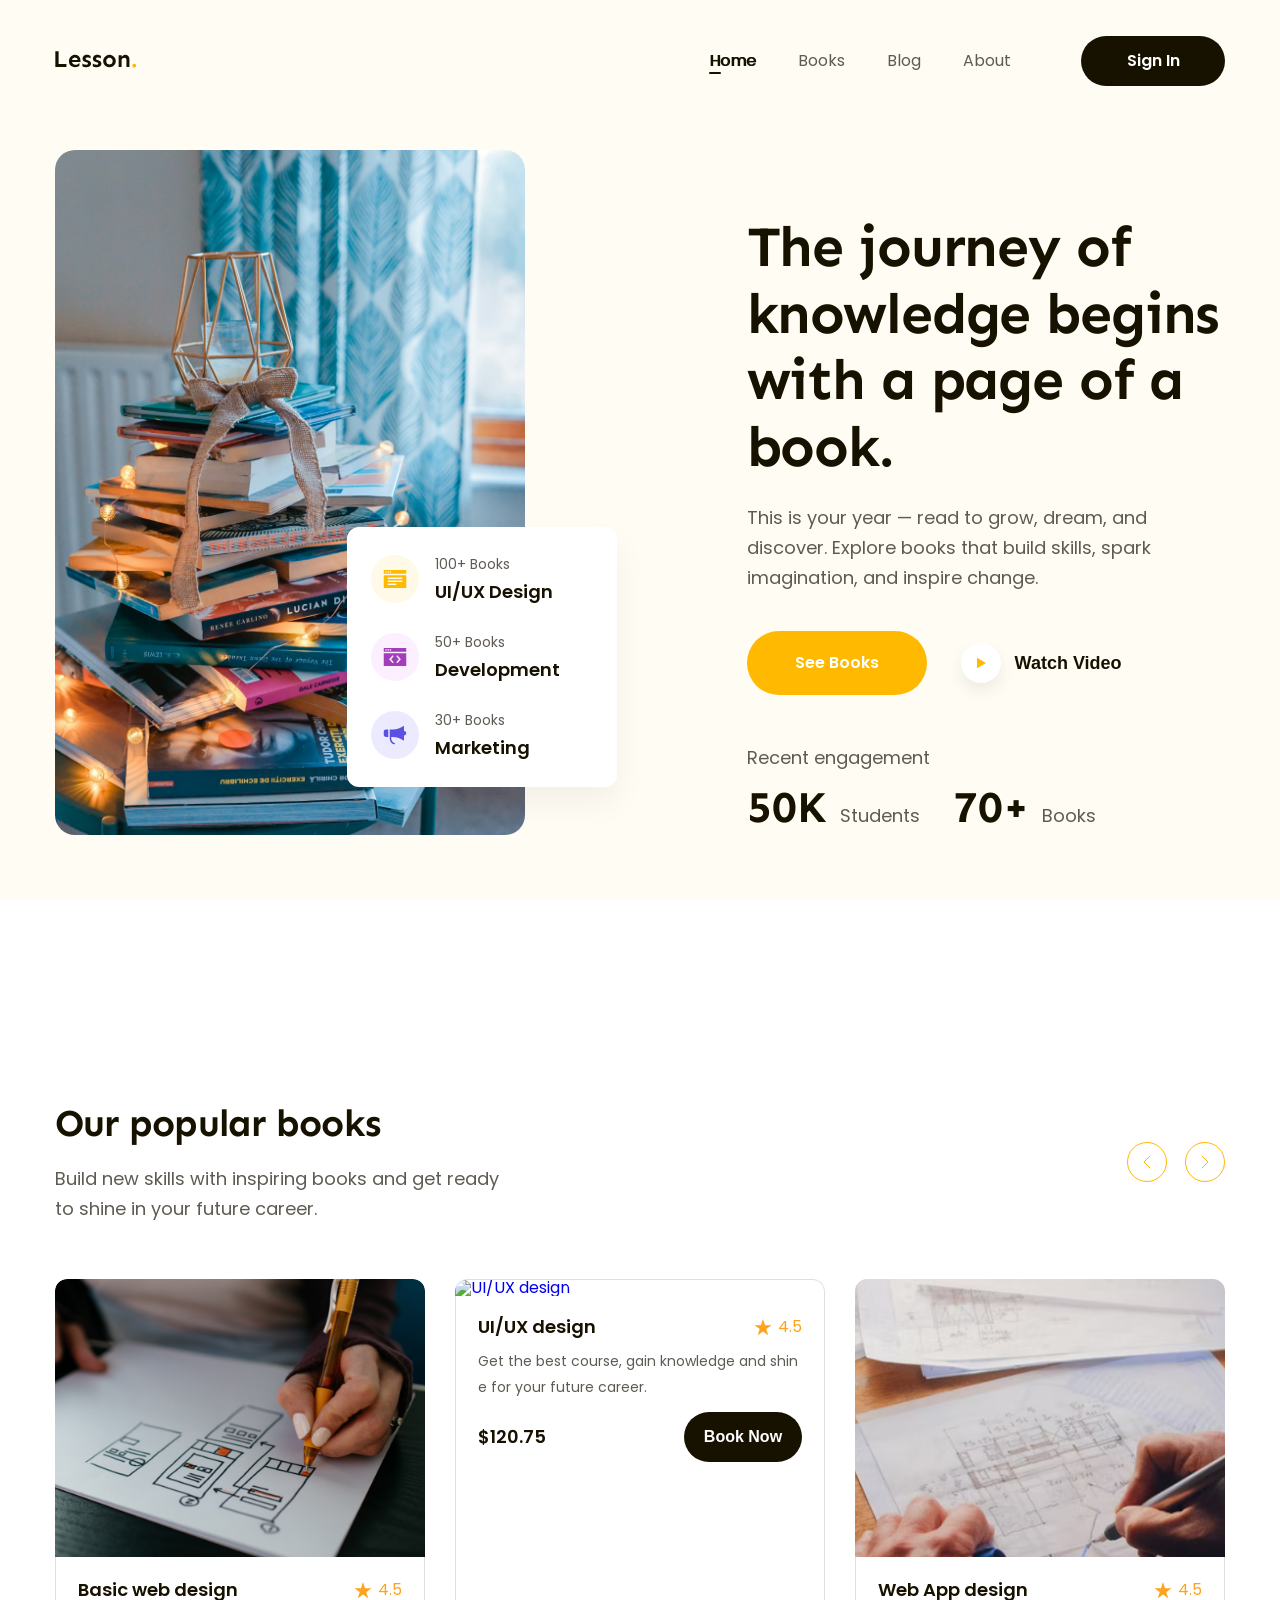
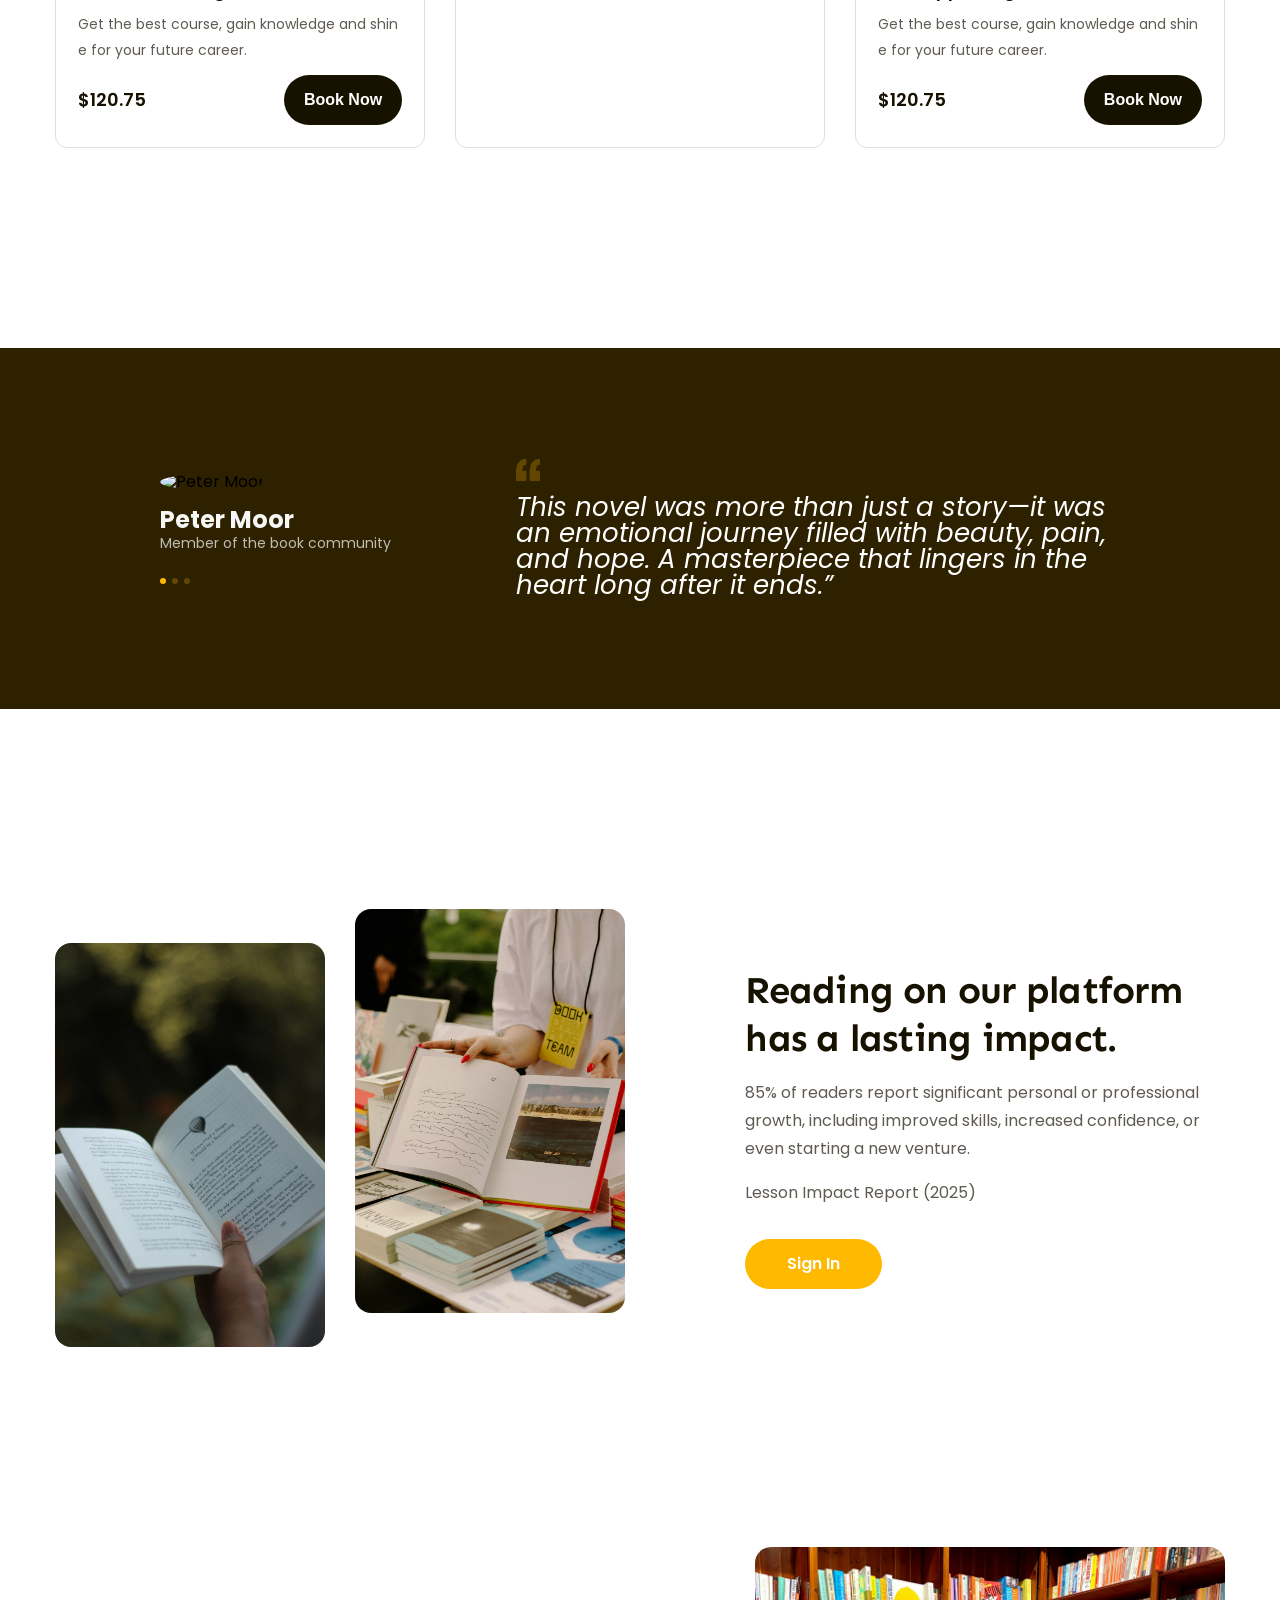
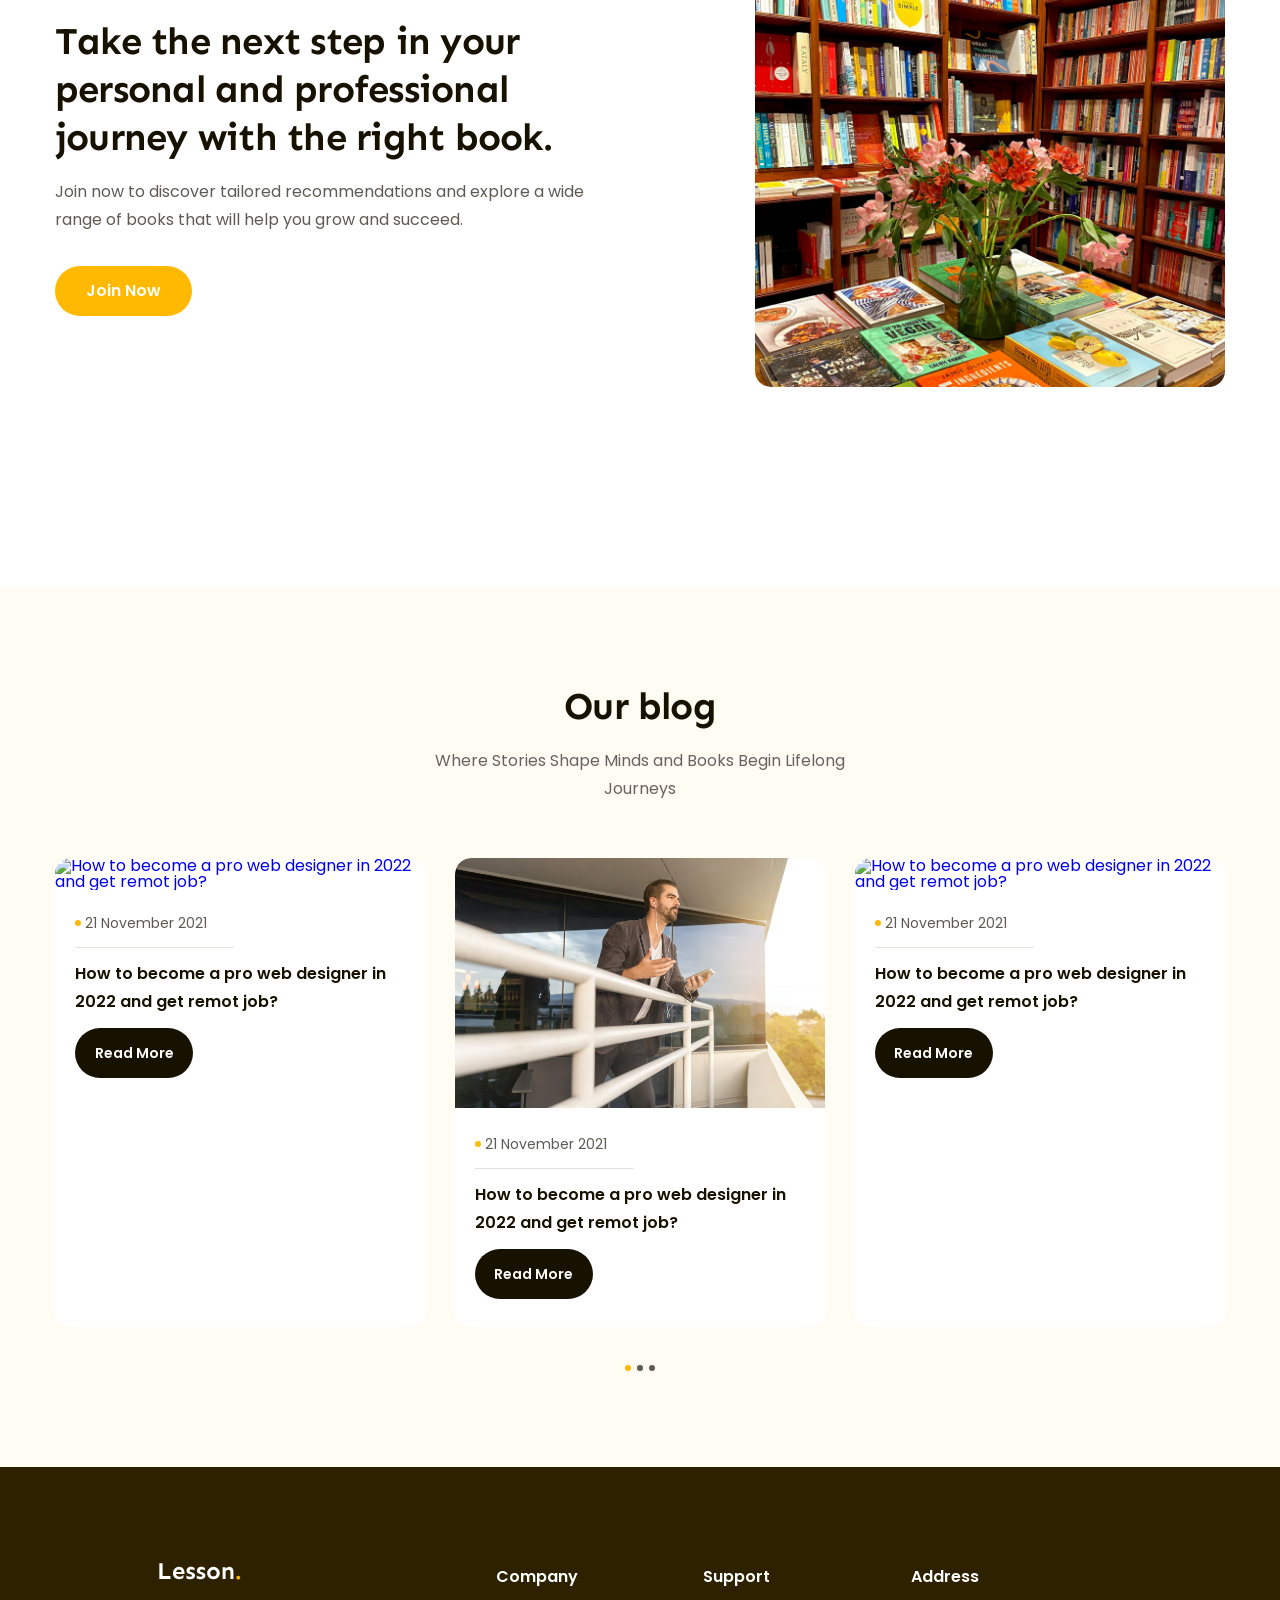
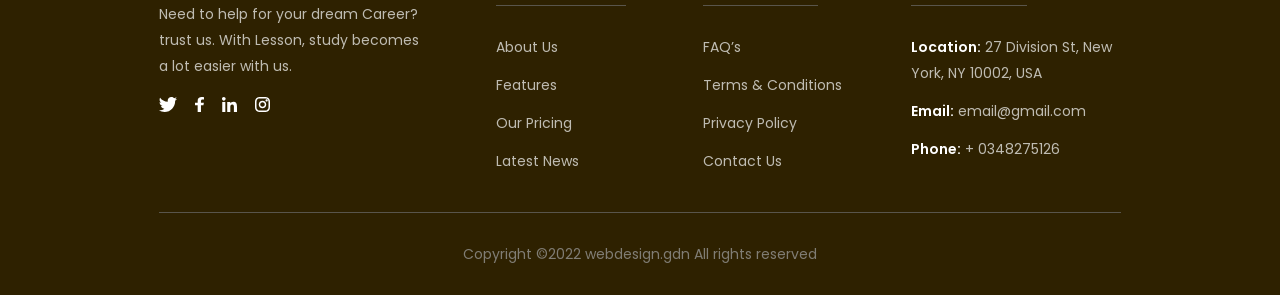
==== commit 8d752940: "Edit" ====
--- a/index.html
+++ b/index.html
@@ -1154,7 +1154,7 @@
                             </li>
                             <li>
                                 <a href="#!">
-                                    <strong>Phone:</strong> + 000 1234 567 890
+                                    <strong>Phone:</strong> + 0348275126
                                 </a>
                             </li>
                         </ul>
@@ -1169,3 +1169,4 @@
     <script src="./assets/js/main.js">
     </script>
 </html>
+
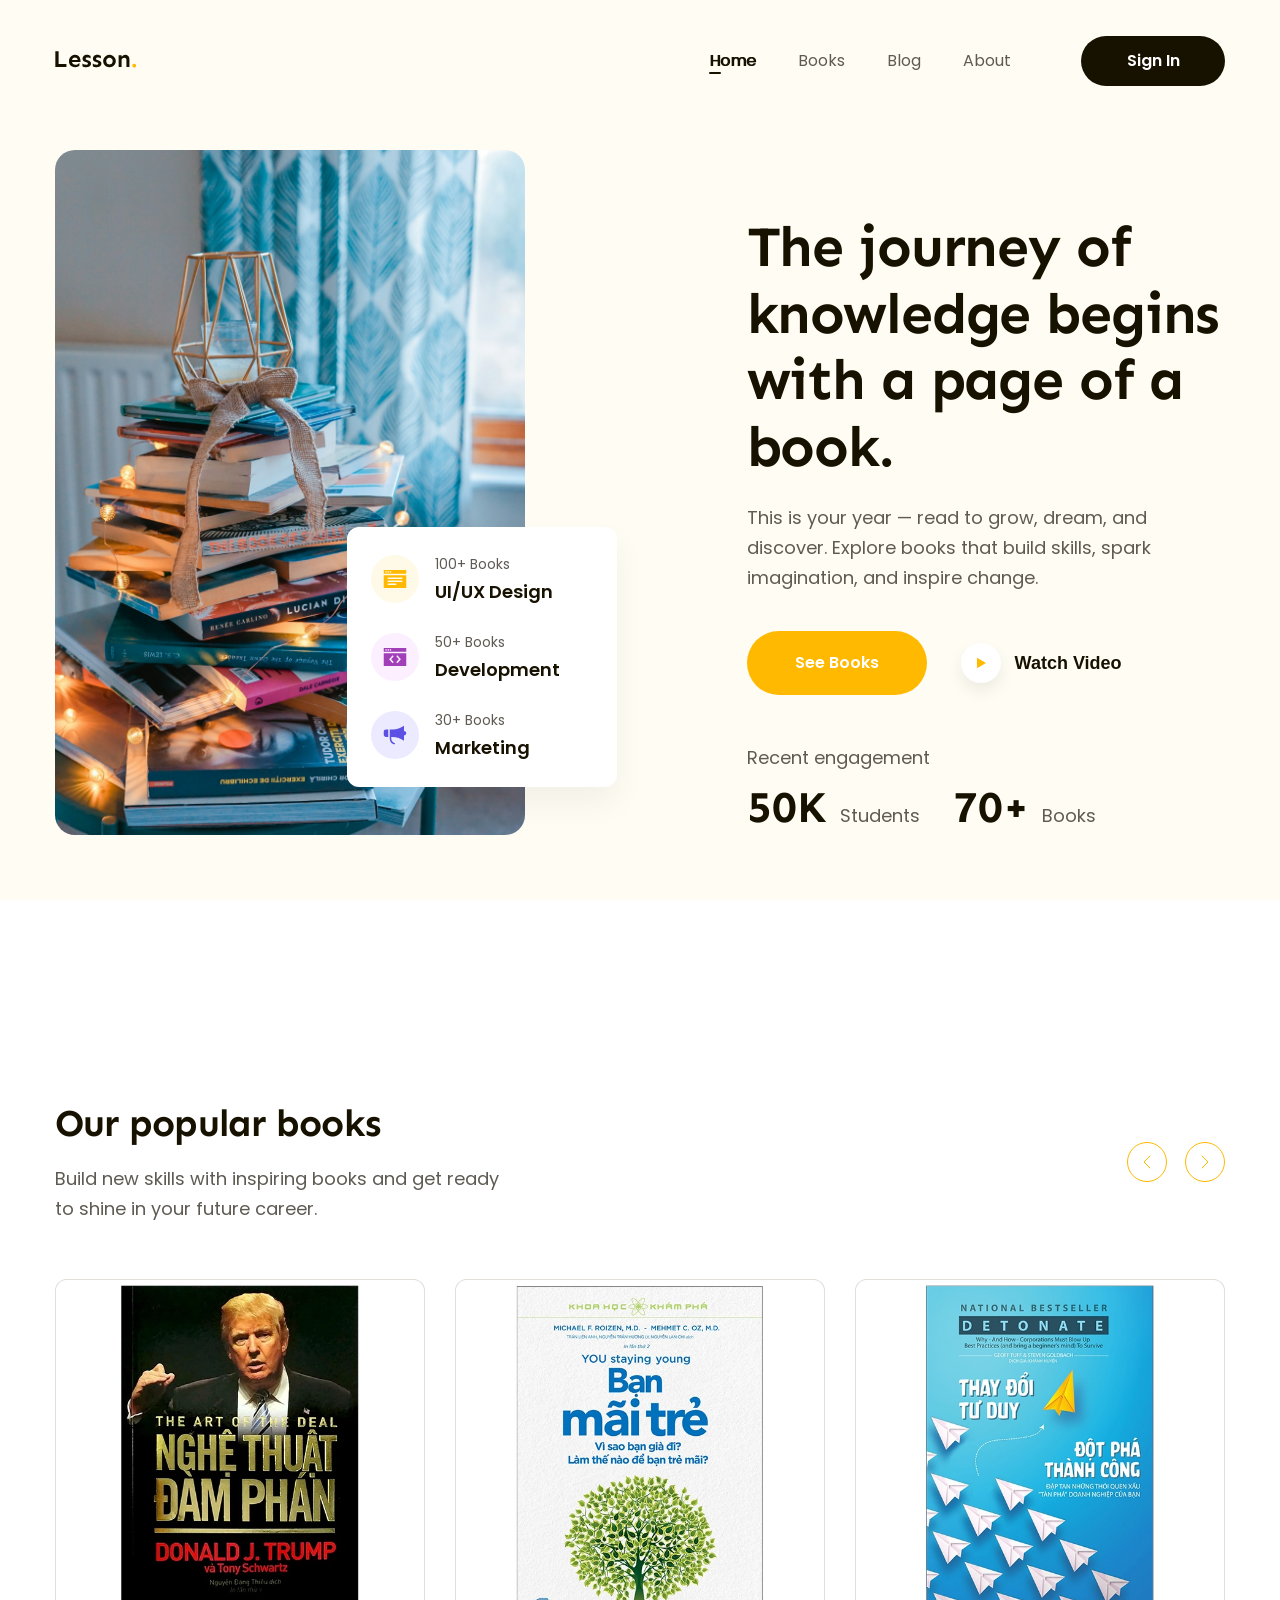
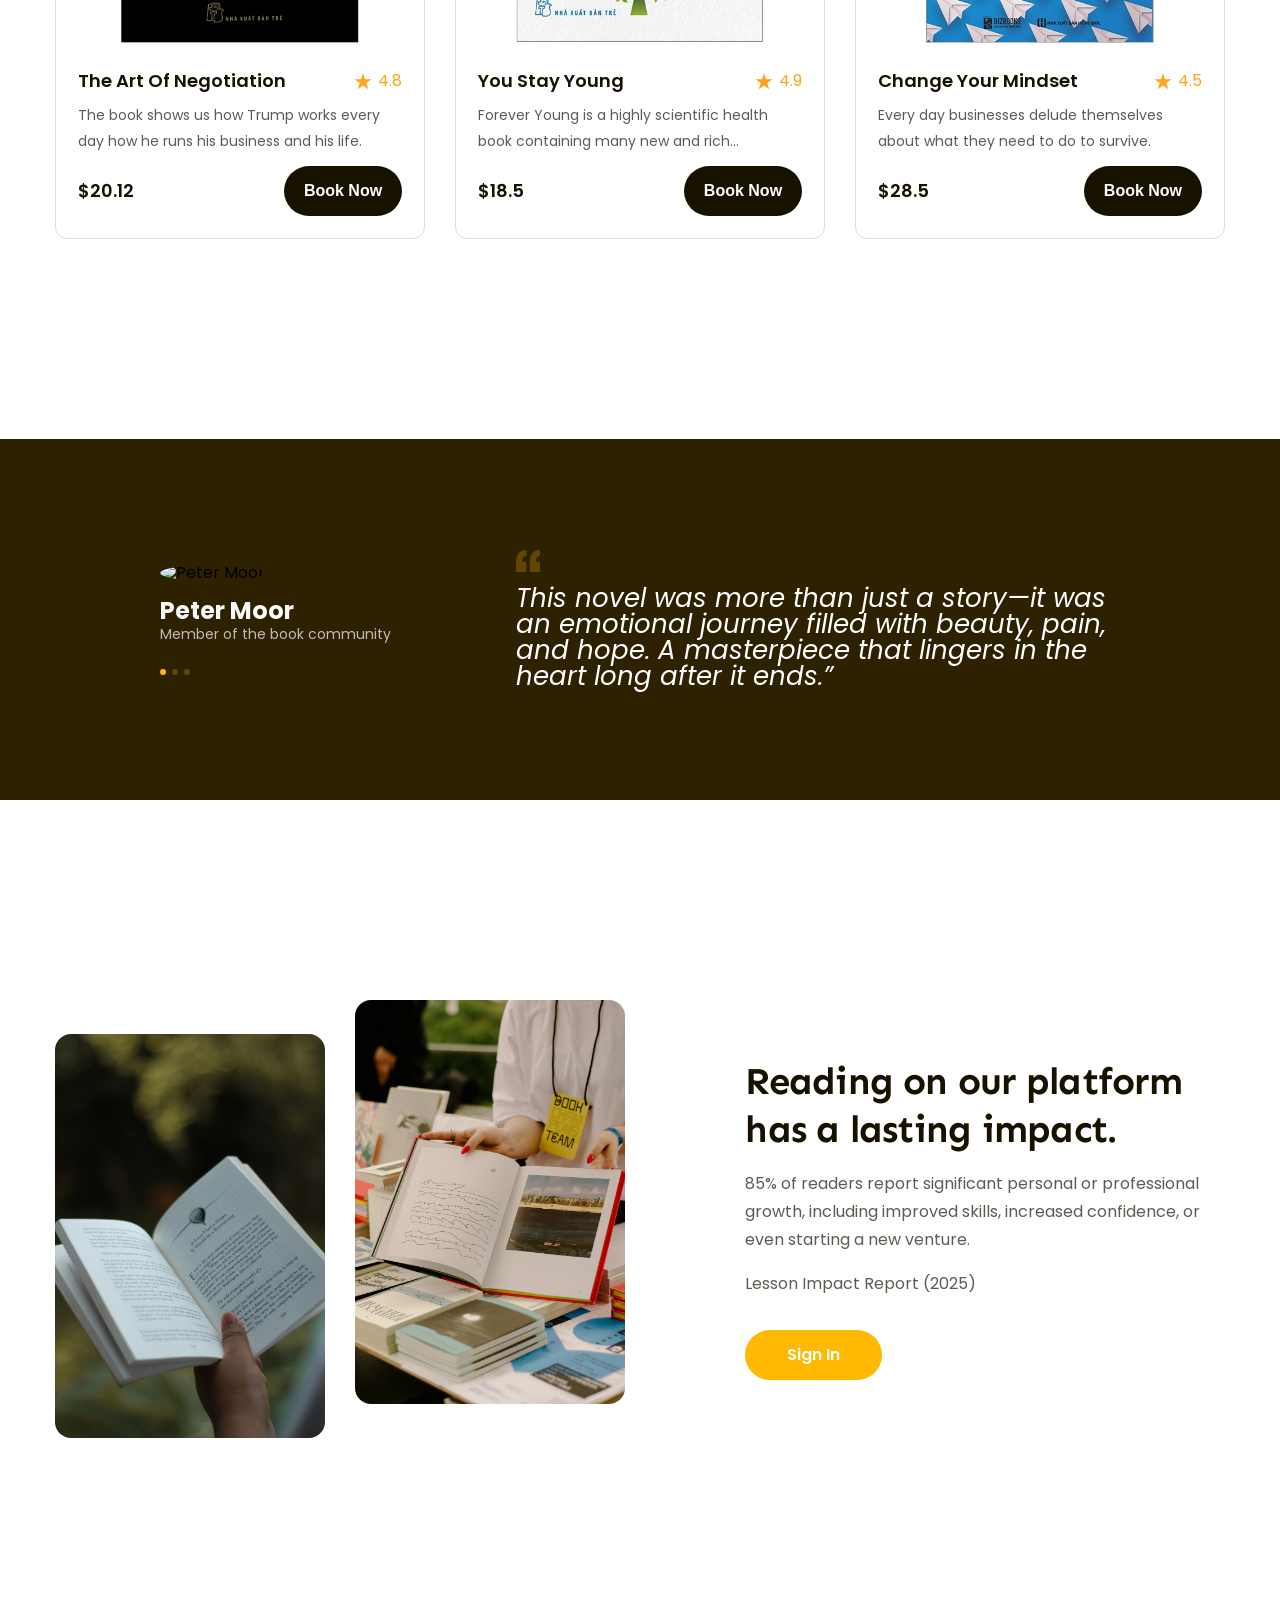
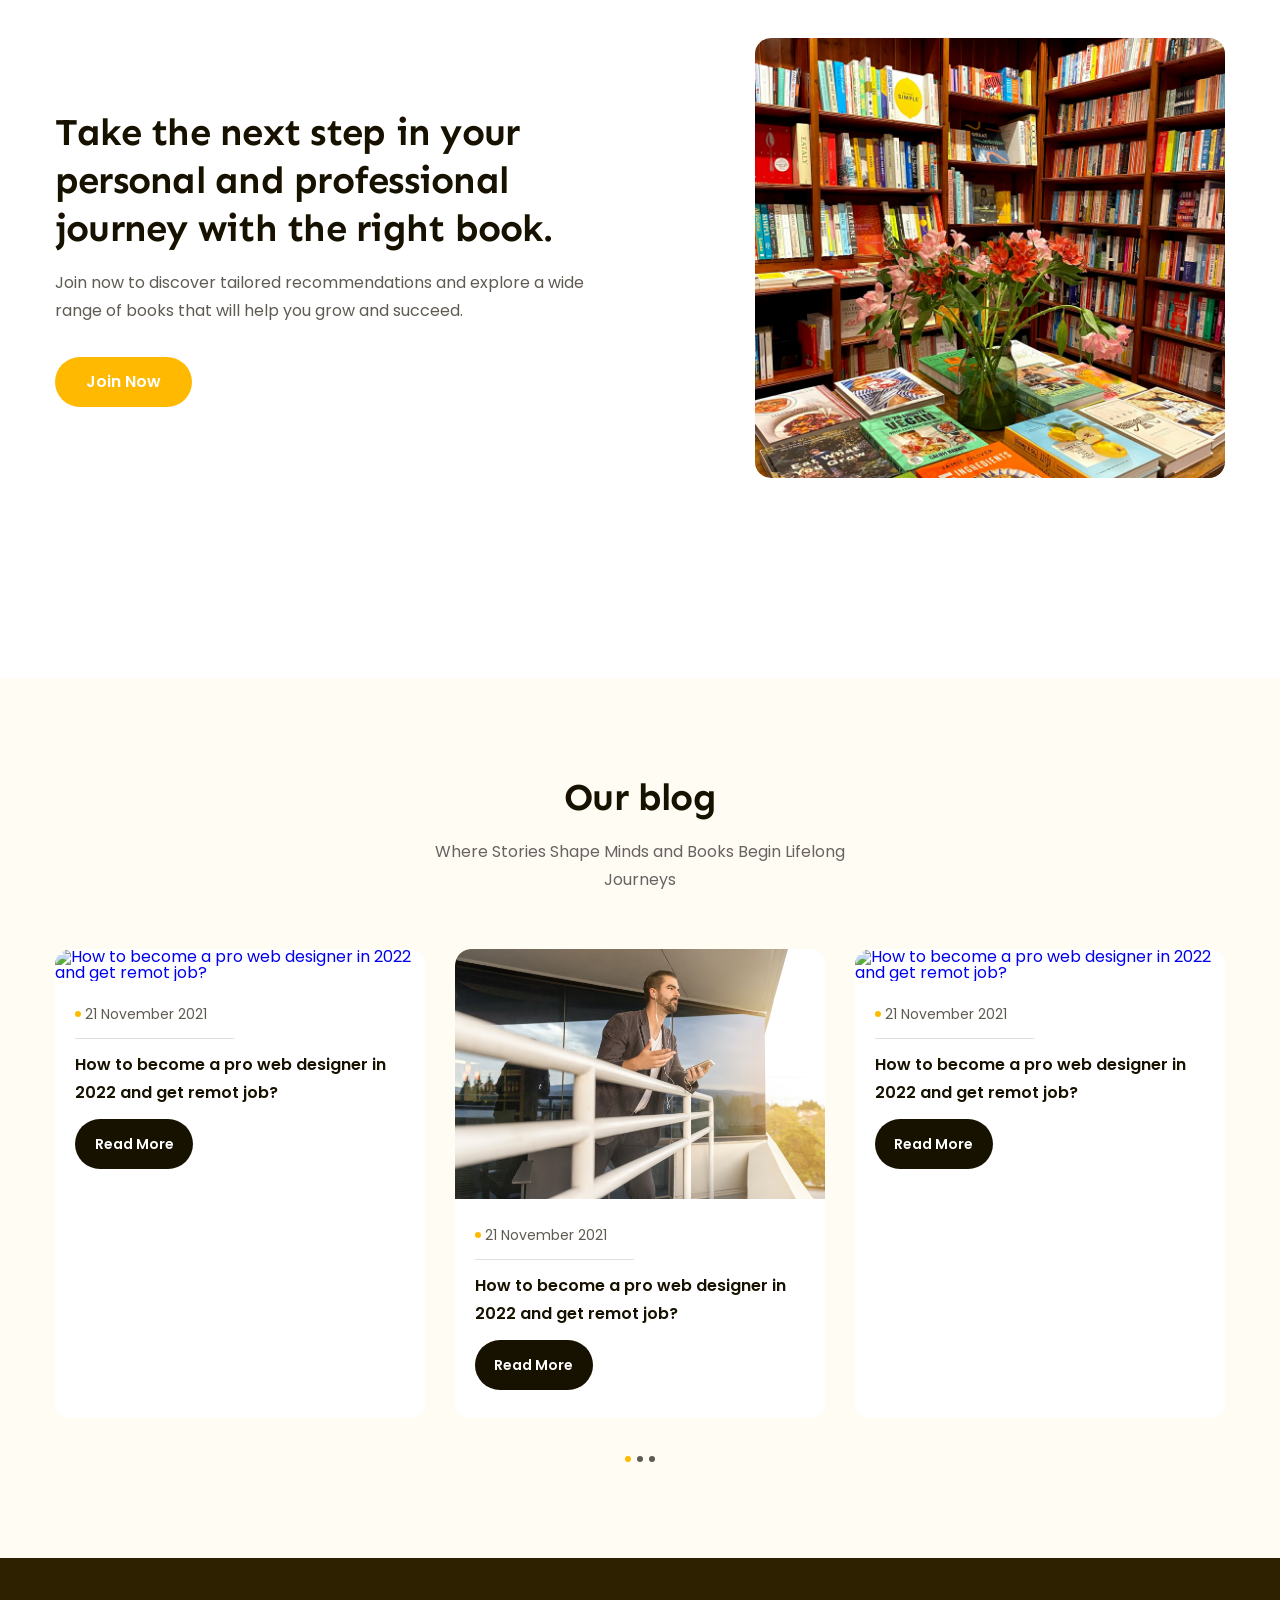
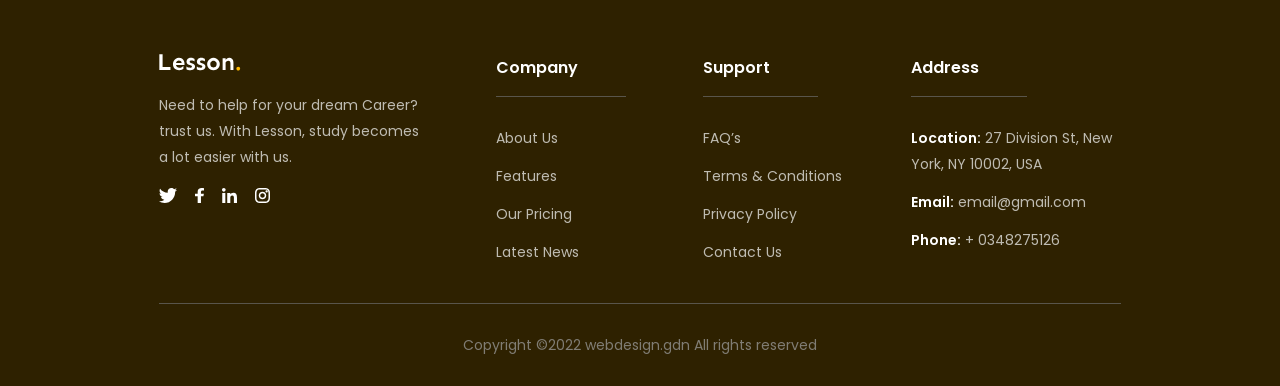
==== commit dfb302aa: "edit" ====
--- a/index.html
+++ b/index.html
@@ -198,7 +198,7 @@
                             <div class="course-item">
                                 <a href="#!">
                                     <img
-                                        src="./assets/img/item.svg"
+                                        src="./assets/img/shop-1.png"
                                         alt="Basic web design"
                                         class="thumb"
                                     />
@@ -210,7 +210,89 @@
                                                 href="#!"
                                                 class="line-clamp break-all"
                                             >
-                                                Basic web design
+                                            The Art Of Negotiation
+                                            </a>
+                                        </h3>
+                                        <div class="rating">
+                                            <img
+                                                src="./assets/img/star.svg"
+                                                alt="Star"
+                                                class="star"
+                                            />
+                                            <span class="value">4.8</span>
+                                        </div>
+                                    </div>
+                                    <p class="desc line-clamp line-2 break-all">
+                                        The book shows us how Trump works every day 
+                                        how he runs his business and his life.
+                                    </p>
+                                    <div class="foot">
+                                        <span class="price">$20.12</span>
+                                        <button class="btn book-btn">
+                                            Book Now
+                                        </button>
+                                    </div>
+                                </div>
+                            </div>
+    
+                            <!-- Course item 2 -->
+                            <div class="course-item">
+                                <a href="#!">
+                                    <img
+                                        src="./assets/img/shop-2.png"
+                                        alt="UI/UX design"
+                                        class="thumb"
+                                    />
+                                </a>
+                                <div class="info">
+                                    <div class="head">
+                                        <h3 class="title">
+                                            <a
+                                                href="#!"
+                                                class="line-clamp break-all"
+                                            >
+                                            You Stay Young
+                                            </a>
+                                        </h3>
+                                        <div class="rating">
+                                            <img
+                                                src="./assets/img/star.svg"
+                                                alt="Star"
+                                                class="star"
+                                            />
+                                            <span class="value">4.9</span>
+                                        </div>
+                                    </div>
+                                    <p class="desc line-clamp line-2 break-all">
+                                        Forever Young is a highly scientific health book containing many new and rich perspectives on the topic as well as updated information written in a liberal way, with many metaphors, many comparisons, 
+                                        many images and very witty to help you discover interesting things about your body as well as the factors that affect it.
+                                    </p>
+                                    <div class="foot">
+                                        <span class="price">$18.5</span>
+                                        <button class="btn book-btn">
+                                            Book Now
+                                        </button>
+                                    </div>
+                                </div>
+                            </div>
+    
+                            <!-- Course item 3 -->
+                            <div class="course-item">
+                                <a href="#!">
+                                    <img
+                                        src="./assets/img/book-3.png"
+                                        alt="Web App design"
+                                        class="thumb"
+                                    />
+                                </a>
+                                <div class="info">
+                                    <div class="head">
+                                        <h3 class="title">
+                                            <a
+                                                href="#!"
+                                                class="line-clamp break-all"
+                                            >
+                                            Change Your Mindset
                                             </a>
                                         </h3>
                                         <div class="rating">
@@ -223,24 +305,22 @@
                                         </div>
                                     </div>
                                     <p class="desc line-clamp line-2 break-all">
-                                        Get the best course, gain knowledge and
-                                        shine for your future career.
+                                        Every day businesses delude themselves about what they need to do to survive.
                                     </p>
                                     <div class="foot">
-                                        <span class="price">$120.75</span>
+                                        <span class="price">$28.5</span>
                                         <button class="btn book-btn">
                                             Book Now
                                         </button>
                                     </div>
                                 </div>
                             </div>
-    
-                            <!-- Course item 2 -->
+                            <!-- Course Item 4 -->
                             <div class="course-item">
                                 <a href="#!">
                                     <img
-                                        src="./assets/img/item2.svg"
-                                        alt="UI/UX design"
+                                        src="./assets/img/book-4.png"
+                                        alt="Basic web design"
                                         class="thumb"
                                     />
                                 </a>
@@ -251,7 +331,48 @@
                                                 href="#!"
                                                 class="line-clamp break-all"
                                             >
-                                                UI/UX design
+                                            Song of the Cells
+                                            </a>
+                                        </h3>
+                                        <div class="rating">
+                                            <img
+                                                src="./assets/img/star.svg"
+                                                alt="Star"
+                                                class="star"
+                                            />
+                                            <span class="value">5.0</span>
+                                        </div>
+                                    </div>
+                                    <p class="desc line-clamp line-2 break-all">
+                                        "The Song of the Cell" takes readers on a magical journey of 
+                                        discovery about the most basic unit of life: the cell.
+                                    </p>
+                                    <div class="foot">
+                                        <span class="price">$25.19</span>
+                                        <button class="btn book-btn">
+                                            Book Now
+                                        </button>
+                                    </div>
+                                </div>
+                            </div>
+    
+                            <!-- Course item 5 -->
+                            <div class="course-item">
+                                <a href="#!">
+                                    <img
+                                        src="./assets/img/book-5.png"
+                                        alt="UI/UX design"
+                                        class="thumb"
+                                    />
+                                </a>
+                                <div class="info">
+                                    <div class="head">
+                                        <h3 class="title">
+                                            <a
+                                                href="#!"
+                                                class="line-clamp break-all"
+                                            >
+                                            Care Guide
                                             </a>
                                         </h3>
                                         <div class="rating">
@@ -264,11 +385,10 @@
                                         </div>
                                     </div>
                                     <p class="desc line-clamp line-2 break-all">
-                                        Get the best course, gain knowledge and
-                                        shine for your future career.
+                                        Combines personal experience with expert opinion on health care as well as political and social issues
                                     </p>
                                     <div class="foot">
-                                        <span class="price">$120.75</span>
+                                        <span class="price">$30.15</span>
                                         <button class="btn book-btn">
                                             Book Now
                                         </button>
@@ -276,11 +396,11 @@
                                 </div>
                             </div>
     
-                            <!-- Course item 3 -->
+                            <!-- Course item 6 -->
                             <div class="course-item">
                                 <a href="#!">
                                     <img
-                                        src="./assets/img/item3.svg"
+                                        src="./assets/img/book-6.png"
                                         alt="Web App design"
                                         class="thumb"
                                     />
@@ -292,7 +412,47 @@
                                                 href="#!"
                                                 class="line-clamp break-all"
                                             >
-                                                Web App design
+                                            The Lost Science of Nutrition
+                                            </a>
+                                        </h3>
+                                        <div class="rating">
+                                            <img
+                                                src="./assets/img/star.svg"
+                                                alt="Star"
+                                                class="star"
+                                            />
+                                            <span class="value">4.7</span>
+                                        </div>
+                                    </div>
+                                    <p class="desc line-clamp line-2 break-all">
+                                        In Lost Nutrition, the author brings together 20 
+                                        years of medical learning, practice, and reflection.
+                                    </p>
+                                    <div class="foot">
+                                        <span class="price">$10.25</span>
+                                        <button class="btn book-btn">
+                                            Book Now
+                                        </button>
+                                    </div>
+                                </div>
+                            </div>
+                            <!-- Course item 7 -->
+                            <div class="course-item">
+                                <a href="#!">
+                                    <img
+                                        src="./assets/img/book-7.png"
+                                        alt="Basic web design"
+                                        class="thumb"
+                                    />
+                                </a>
+                                <div class="info">
+                                    <div class="head">
+                                        <h3 class="title">
+                                            <a
+                                                href="#!"
+                                                class="line-clamp break-all"
+                                            >
+                                            Human Design
                                             </a>
                                         </h3>
                                         <div class="rating">
@@ -305,23 +465,26 @@
                                         </div>
                                     </div>
                                     <p class="desc line-clamp line-2 break-all">
-                                        Get the best course, gain knowledge and
-                                        shine for your future career.
+                                        Inspired by various schools of wisdom, including the chakras, 
+                                        I Ching, astrology and the tree of life, 
+                                        Human Design is an analytical system based on our time and date of birth, 
+                                        illustrated in a unique chart that reveals our opportunities, challenges, personality, strengths, relationships...
                                     </p>
                                     <div class="foot">
-                                        <span class="price">$120.75</span>
+                                        <span class="price">$14.75</span>
                                         <button class="btn book-btn">
                                             Book Now
                                         </button>
                                     </div>
                                 </div>
                             </div>
-                            <!-- Course Item 4 -->
+    
+                            <!-- Course item 8 -->
                             <div class="course-item">
                                 <a href="#!">
                                     <img
-                                        src="./assets/img/item.svg"
-                                        alt="Basic web design"
+                                        src="./assets/img/book-8.png"
+                                        alt="UI/UX design"
                                         class="thumb"
                                     />
                                 </a>
@@ -332,7 +495,7 @@
                                                 href="#!"
                                                 class="line-clamp break-all"
                                             >
-                                                Basic web design
+                                            Organizational Design
                                             </a>
                                         </h3>
                                         <div class="rating">
@@ -341,15 +504,15 @@
                                                 alt="Star"
                                                 class="star"
                                             />
-                                            <span class="value">4.5</span>
+                                            <span class="value">5.0</span>
                                         </div>
                                     </div>
                                     <p class="desc line-clamp line-2 break-all">
-                                        Get the best course, gain knowledge and
-                                        shine for your future career.
+                                        In today's volatile world, organization design is a constant activity, and a challenge for all managers, 
+                                        whether managing a global enterprise or a very small team.
                                     </p>
                                     <div class="foot">
-                                        <span class="price">$120.75</span>
+                                        <span class="price">$40.12</span>
                                         <button class="btn book-btn">
                                             Book Now
                                         </button>
@@ -357,12 +520,12 @@
                                 </div>
                             </div>
     
-                            <!-- Course item 5 -->
+                            <!-- Course item 9 -->
                             <div class="course-item">
                                 <a href="#!">
                                     <img
-                                        src="./assets/img/item2.svg"
-                                        alt="UI/UX design"
+                                        src="./assets/img/book-9.png"
+                                        alt="Web App design"
                                         class="thumb"
                                     />
                                 </a>
@@ -373,7 +536,7 @@
                                                 href="#!"
                                                 class="line-clamp break-all"
                                             >
-                                                UI/UX design
+                                            Personal Career Design
                                             </a>
                                         </h3>
                                         <div class="rating">
@@ -382,28 +545,27 @@
                                                 alt="Star"
                                                 class="star"
                                             />
-                                            <span class="value">4.5</span>
+                                            <span class="value">4.9</span>
                                         </div>
                                     </div>
                                     <p class="desc line-clamp line-2 break-all">
-                                        Get the best course, gain knowledge and
-                                        shine for your future career.
+                                        Building a career is not a one-time event, it is a lifelong journey. 
+                                        It requires dedication to yourself and the work you pursue.
                                     </p>
                                     <div class="foot">
-                                        <span class="price">$120.75</span>
+                                        <span class="price">$31.65</span>
                                         <button class="btn book-btn">
                                             Book Now
                                         </button>
                                     </div>
                                 </div>
                             </div>
-    
-                            <!-- Course item 6 -->
+                            <!-- Course Item 10 -->
                             <div class="course-item">
                                 <a href="#!">
                                     <img
-                                        src="./assets/img/item3.svg"
-                                        alt="Web App design"
+                                        src="./assets/img/book-10.png"
+                                        alt="Basic web design"
                                         class="thumb"
                                     />
                                 </a>
@@ -414,7 +576,7 @@
                                                 href="#!"
                                                 class="line-clamp break-all"
                                             >
-                                                Web App design
+                                            Visual Marketing
                                             </a>
                                         </h3>
                                         <div class="rating">
@@ -423,27 +585,28 @@
                                                 alt="Star"
                                                 class="star"
                                             />
-                                            <span class="value">4.5</span>
+                                            <span class="value">5.0</span>
                                         </div>
                                     </div>
                                     <p class="desc line-clamp line-2 break-all">
-                                        Get the best course, gain knowledge and
-                                        shine for your future career.
+                                        With over 1 billion hours of video watched every day on YouTube, 
+                                        you begin to appreciate how ingrained video is in our daily lives.
                                     </p>
                                     <div class="foot">
-                                        <span class="price">$120.75</span>
+                                        <span class="price">$10.12</span>
                                         <button class="btn book-btn">
                                             Book Now
                                         </button>
                                     </div>
                                 </div>
                             </div>
-                            <!-- Course item 7 -->
+    
+                            <!-- Course item 11 -->
                             <div class="course-item">
                                 <a href="#!">
                                     <img
-                                        src="./assets/img/item.svg"
-                                        alt="Basic web design"
+                                        src="./assets/img/book-11.png"
+                                        alt="UI/UX design"
                                         class="thumb"
                                     />
                                 </a>
@@ -454,7 +617,7 @@
                                                 href="#!"
                                                 class="line-clamp break-all"
                                             >
-                                                Basic web design
+                                            TikTok Marketing
                                             </a>
                                         </h3>
                                         <div class="rating">
@@ -463,15 +626,15 @@
                                                 alt="Star"
                                                 class="star"
                                             />
-                                            <span class="value">4.5</span>
+                                            <span class="value">4.9</span>
                                         </div>
                                     </div>
                                     <p class="desc line-clamp line-2 break-all">
-                                        Get the best course, gain knowledge and
-                                        shine for your future career.
+                                        TikTok is exploding everywhere and has become one of the most downloaded apps in the world. 
+                                        It's no surprise that marketers have started to see the potential of this platform.
                                     </p>
                                     <div class="foot">
-                                        <span class="price">$120.75</span>
+                                        <span class="price">$25.25</span>
                                         <button class="btn book-btn">
                                             Book Now
                                         </button>
@@ -479,12 +642,12 @@
                                 </div>
                             </div>
     
-                            <!-- Course item 8 -->
+                            <!-- Course item 12 -->
                             <div class="course-item">
                                 <a href="#!">
                                     <img
-                                        src="./assets/img/item2.svg"
-                                        alt="UI/UX design"
+                                        src="./assets/img/book-12.png"
+                                        alt="Web App design"
                                         class="thumb"
                                     />
                                 </a>
@@ -495,7 +658,7 @@
                                                 href="#!"
                                                 class="line-clamp break-all"
                                             >
-                                                UI/UX design
+                                            MBA Marketing
                                             </a>
                                         </h3>
                                         <div class="rating">
@@ -504,178 +667,16 @@
                                                 alt="Star"
                                                 class="star"
                                             />
-                                            <span class="value">4.5</span>
+                                            <span class="value">5.0</span>
                                         </div>
                                     </div>
                                     <p class="desc line-clamp line-2 break-all">
-                                        Get the best course, gain knowledge and
-                                        shine for your future career.
+                                        Marketing is increasingly playing an important role in the success of a business. 
+                                        An effective marketing strategy will help increase the company's brand awareness, 
+                                        boost sales and improve customer relationships.
                                     </p>
                                     <div class="foot">
-                                        <span class="price">$120.75</span>
-                                        <button class="btn book-btn">
-                                            Book Now
-                                        </button>
-                                    </div>
-                                </div>
-                            </div>
-    
-                            <!-- Course item 9 -->
-                            <div class="course-item">
-                                <a href="#!">
-                                    <img
-                                        src="./assets/img/item3.svg"
-                                        alt="Web App design"
-                                        class="thumb"
-                                    />
-                                </a>
-                                <div class="info">
-                                    <div class="head">
-                                        <h3 class="title">
-                                            <a
-                                                href="#!"
-                                                class="line-clamp break-all"
-                                            >
-                                                Web App design
-                                            </a>
-                                        </h3>
-                                        <div class="rating">
-                                            <img
-                                                src="./assets/img/star.svg"
-                                                alt="Star"
-                                                class="star"
-                                            />
-                                            <span class="value">4.5</span>
-                                        </div>
-                                    </div>
-                                    <p class="desc line-clamp line-2 break-all">
-                                        Get the best course, gain knowledge and
-                                        shine for your future career.
-                                    </p>
-                                    <div class="foot">
-                                        <span class="price">$120.75</span>
-                                        <button class="btn book-btn">
-                                            Book Now
-                                        </button>
-                                    </div>
-                                </div>
-                            </div>
-                            <!-- Course Item 10 -->
-                            <div class="course-item">
-                                <a href="#!">
-                                    <img
-                                        src="./assets/img/item.svg"
-                                        alt="Basic web design"
-                                        class="thumb"
-                                    />
-                                </a>
-                                <div class="info">
-                                    <div class="head">
-                                        <h3 class="title">
-                                            <a
-                                                href="#!"
-                                                class="line-clamp break-all"
-                                            >
-                                                Basic web design
-                                            </a>
-                                        </h3>
-                                        <div class="rating">
-                                            <img
-                                                src="./assets/img/star.svg"
-                                                alt="Star"
-                                                class="star"
-                                            />
-                                            <span class="value">4.5</span>
-                                        </div>
-                                    </div>
-                                    <p class="desc line-clamp line-2 break-all">
-                                        Get the best course, gain knowledge and
-                                        shine for your future career.
-                                    </p>
-                                    <div class="foot">
-                                        <span class="price">$120.75</span>
-                                        <button class="btn book-btn">
-                                            Book Now
-                                        </button>
-                                    </div>
-                                </div>
-                            </div>
-    
-                            <!-- Course item 11 -->
-                            <div class="course-item">
-                                <a href="#!">
-                                    <img
-                                        src="./assets/img/item2.svg"
-                                        alt="UI/UX design"
-                                        class="thumb"
-                                    />
-                                </a>
-                                <div class="info">
-                                    <div class="head">
-                                        <h3 class="title">
-                                            <a
-                                                href="#!"
-                                                class="line-clamp break-all"
-                                            >
-                                                UI/UX design
-                                            </a>
-                                        </h3>
-                                        <div class="rating">
-                                            <img
-                                                src="./assets/img/star.svg"
-                                                alt="Star"
-                                                class="star"
-                                            />
-                                            <span class="value">4.5</span>
-                                        </div>
-                                    </div>
-                                    <p class="desc line-clamp line-2 break-all">
-                                        Get the best course, gain knowledge and
-                                        shine for your future career.
-                                    </p>
-                                    <div class="foot">
-                                        <span class="price">$120.75</span>
-                                        <button class="btn book-btn">
-                                            Book Now
-                                        </button>
-                                    </div>
-                                </div>
-                            </div>
-    
-                            <!-- Course item 12 -->
-                            <div class="course-item">
-                                <a href="#!">
-                                    <img
-                                        src="./assets/img/item3.svg"
-                                        alt="Web App design"
-                                        class="thumb"
-                                    />
-                                </a>
-                                <div class="info">
-                                    <div class="head">
-                                        <h3 class="title">
-                                            <a
-                                                href="#!"
-                                                class="line-clamp break-all"
-                                            >
-                                                Web App design
-                                            </a>
-                                        </h3>
-                                        <div class="rating">
-                                            <img
-                                                src="./assets/img/star.svg"
-                                                alt="Star"
-                                                class="star"
-                                            />
-                                            <span class="value">4.5</span>
-                                        </div>
-                                    </div>
-                                    <p class="desc line-clamp line-2 break-all">
-                                        Get the best course, gain knowledge and
-                                        shine for your future career.
-                                    </p>
-                                    <div class="foot">
-                                        <span class="price">$120.75</span>
+                                        <span class="price">$67.5</span>
                                         <button class="btn book-btn">
                                             Book Now
                                         </button>
--- a/assets/css/styles.css
+++ b/assets/css/styles.css
@@ -76,7 +76,7 @@
 }
 
 .break-all {
-    word-break: break-all;
+    word-break: keep-all;
 }
 
 /* Header */
@@ -346,6 +346,7 @@
     transition: box-shadow 0.3s ease;
 }
 
+.popular .course-item:hover .thumb,
 .popular .course-item:hover {
     border-color: transparent;
     box-shadow: 0px 18px 36px rgba(0, 0, 0, 0.05);
@@ -353,10 +354,12 @@
 
 .popular .course-item .thumb {
     width: calc(100% + 2px);
-    height: 278px;
+    max-height: 450px;
     margin: -1px;
     object-fit: cover;
     border-radius: 12px 12px 0px 0px;
+    border: 1px solid #e2dfda;
+    border-bottom: none;
 }
 
 .popular .course-item .info {
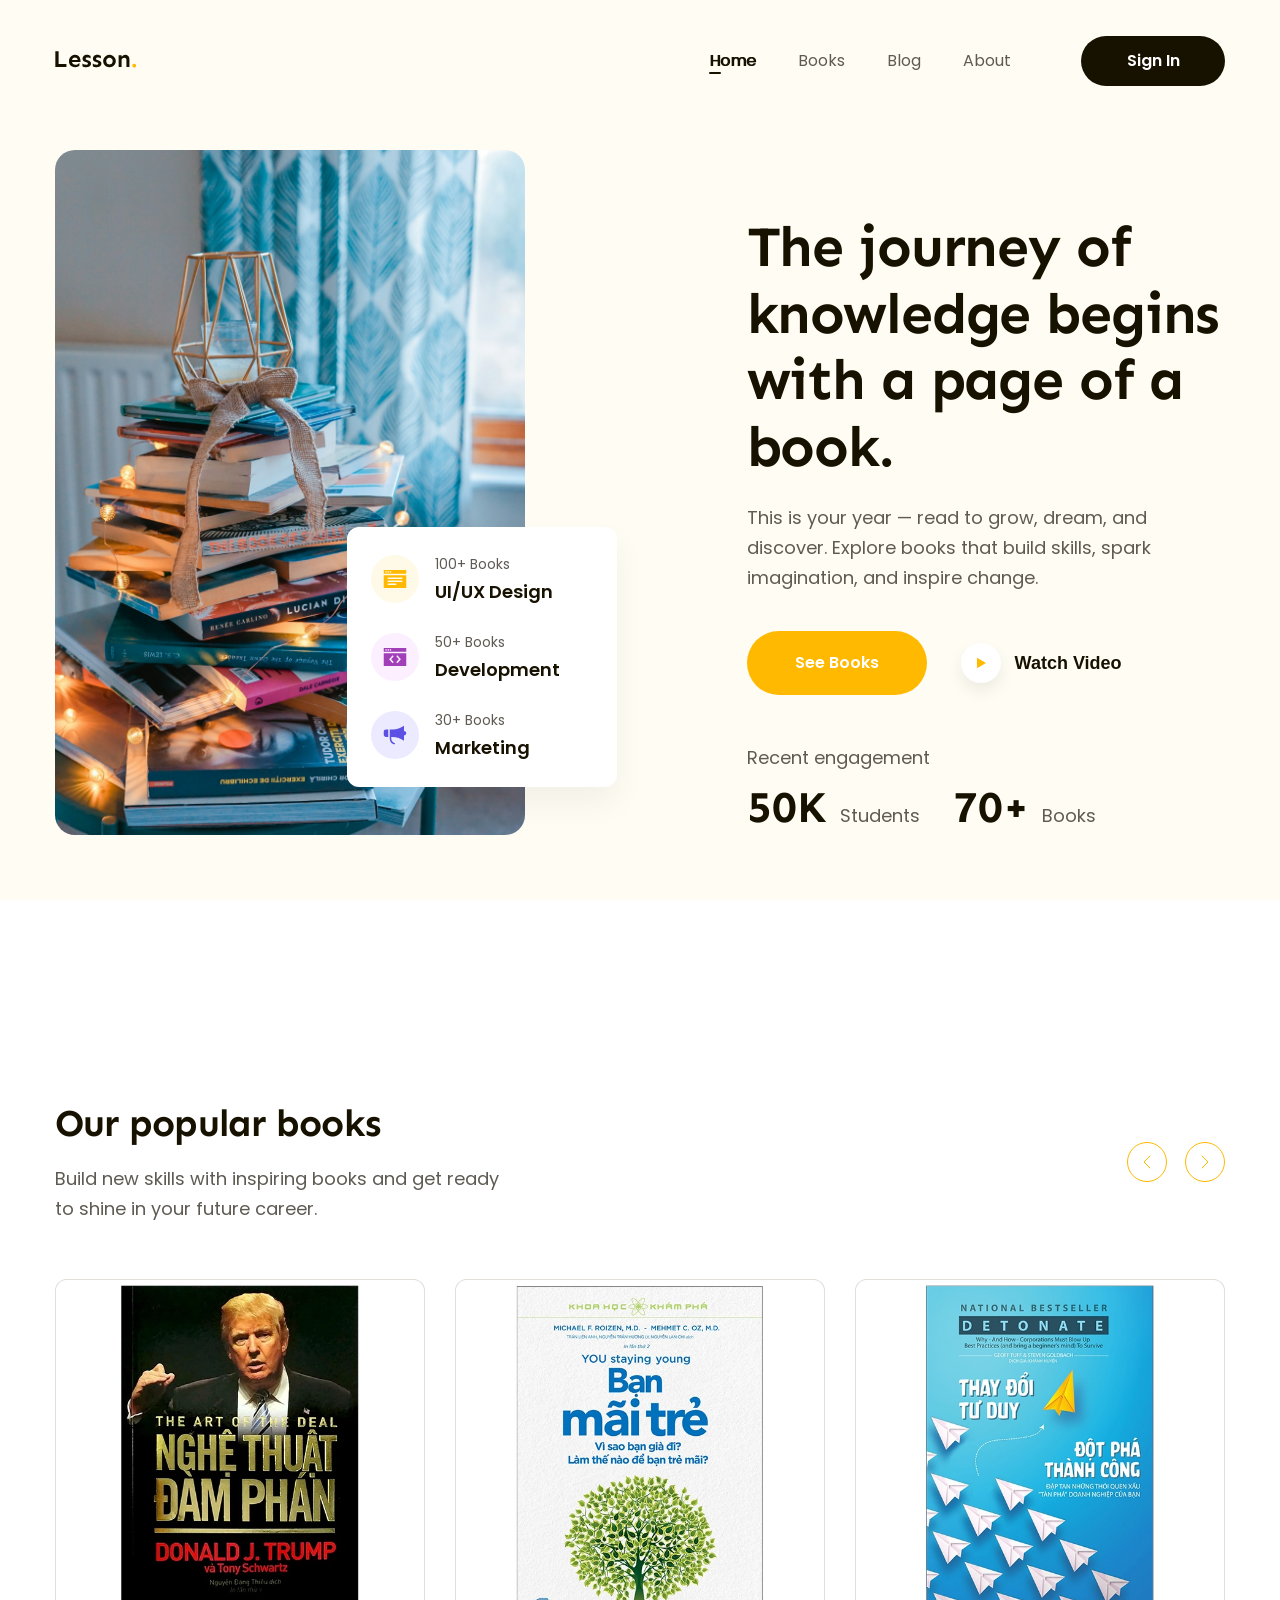
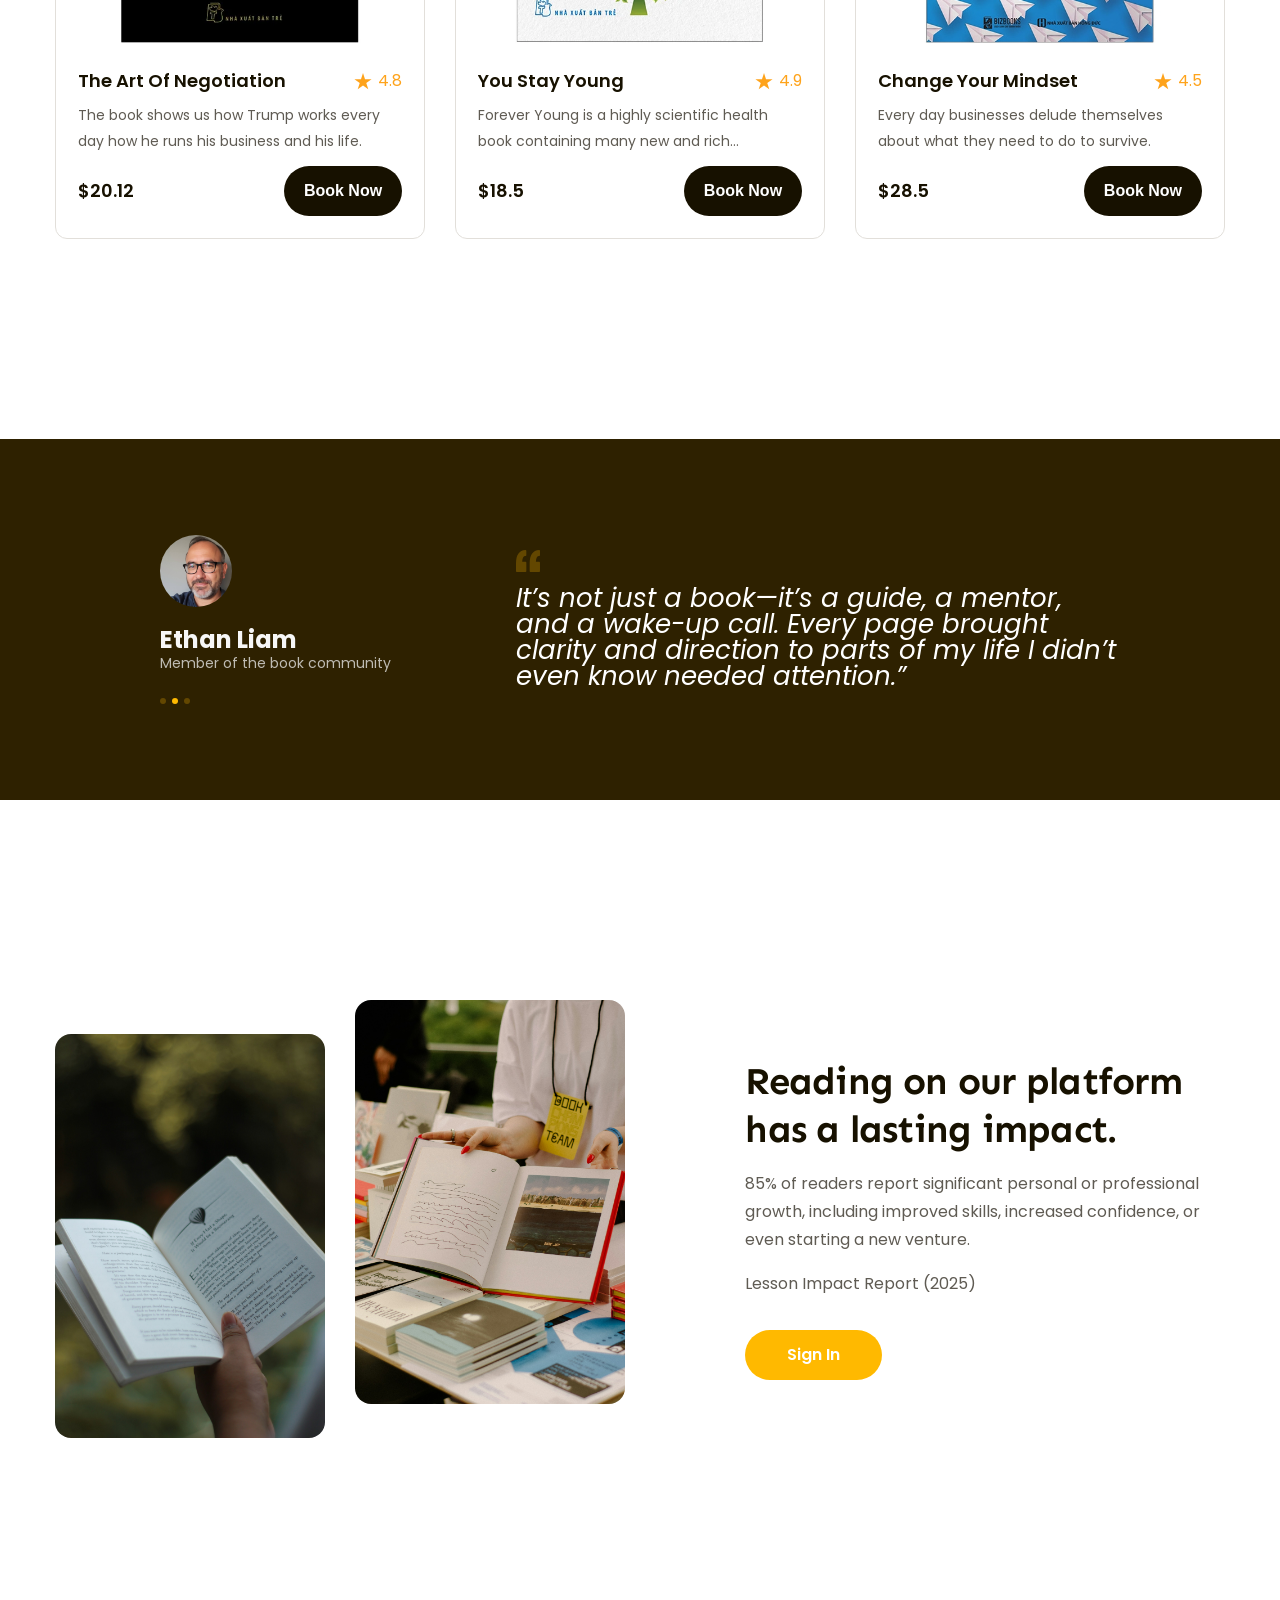
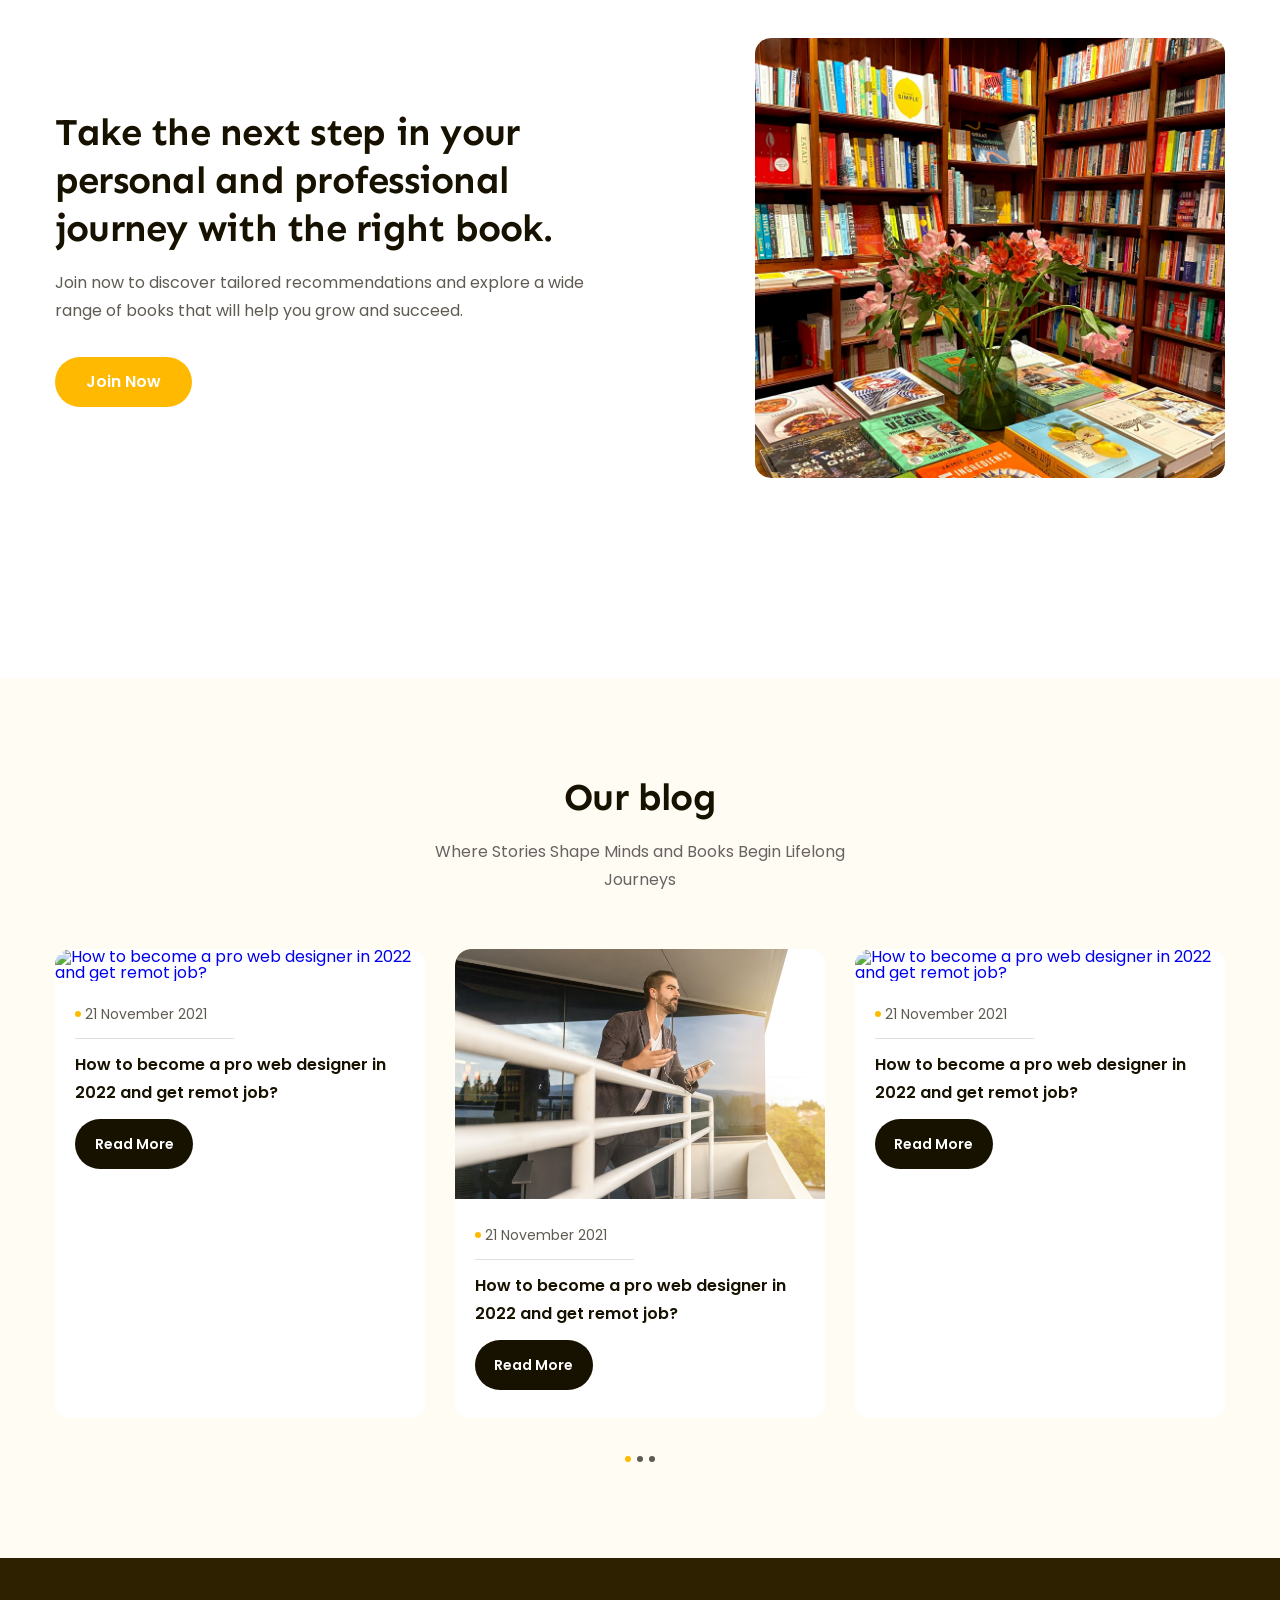
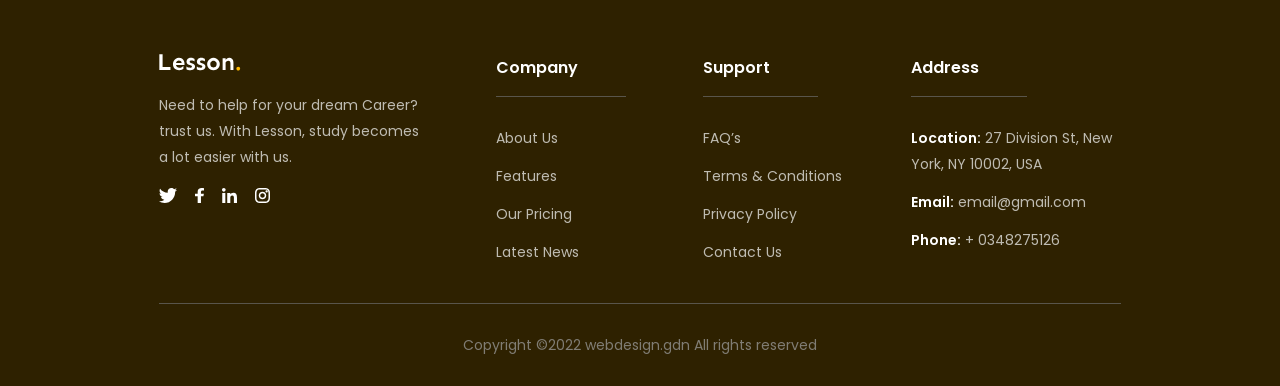
==== commit d3d7a0ad: "Book-shop" ====
--- a/index.html
+++ b/index.html
@@ -43,7 +43,7 @@
                                 <a href="#!">Home</a>
                             </li>
                             <li>
-                                <a href="#!">Books</a>
+                                <a href="./shop.html">Books</a>
                             </li>
                             <li>
                                 <a href="#!">Blog</a>
--- a/assets/css/styles.css
+++ b/assets/css/styles.css
@@ -770,4 +770,5 @@
     line-height: 1.86;
     text-align: center;
     color: #807d74;
-}+}
+
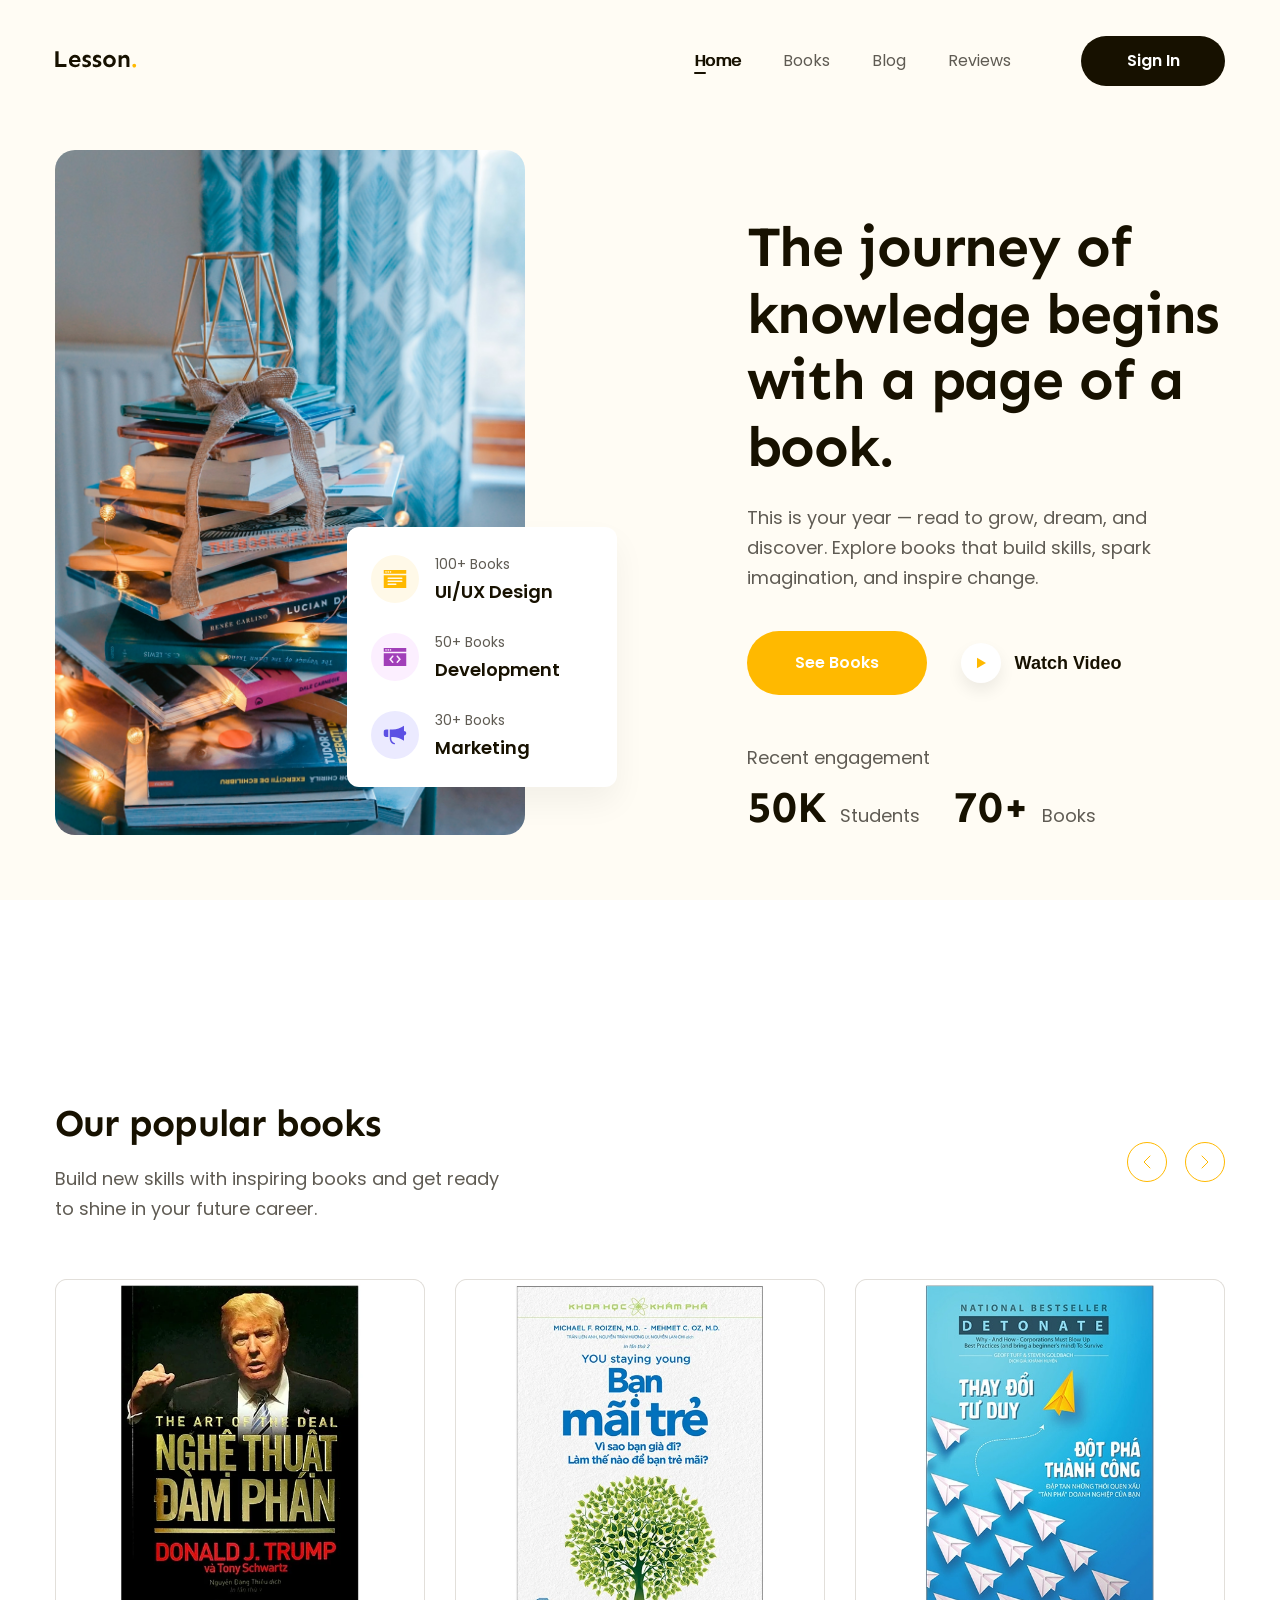
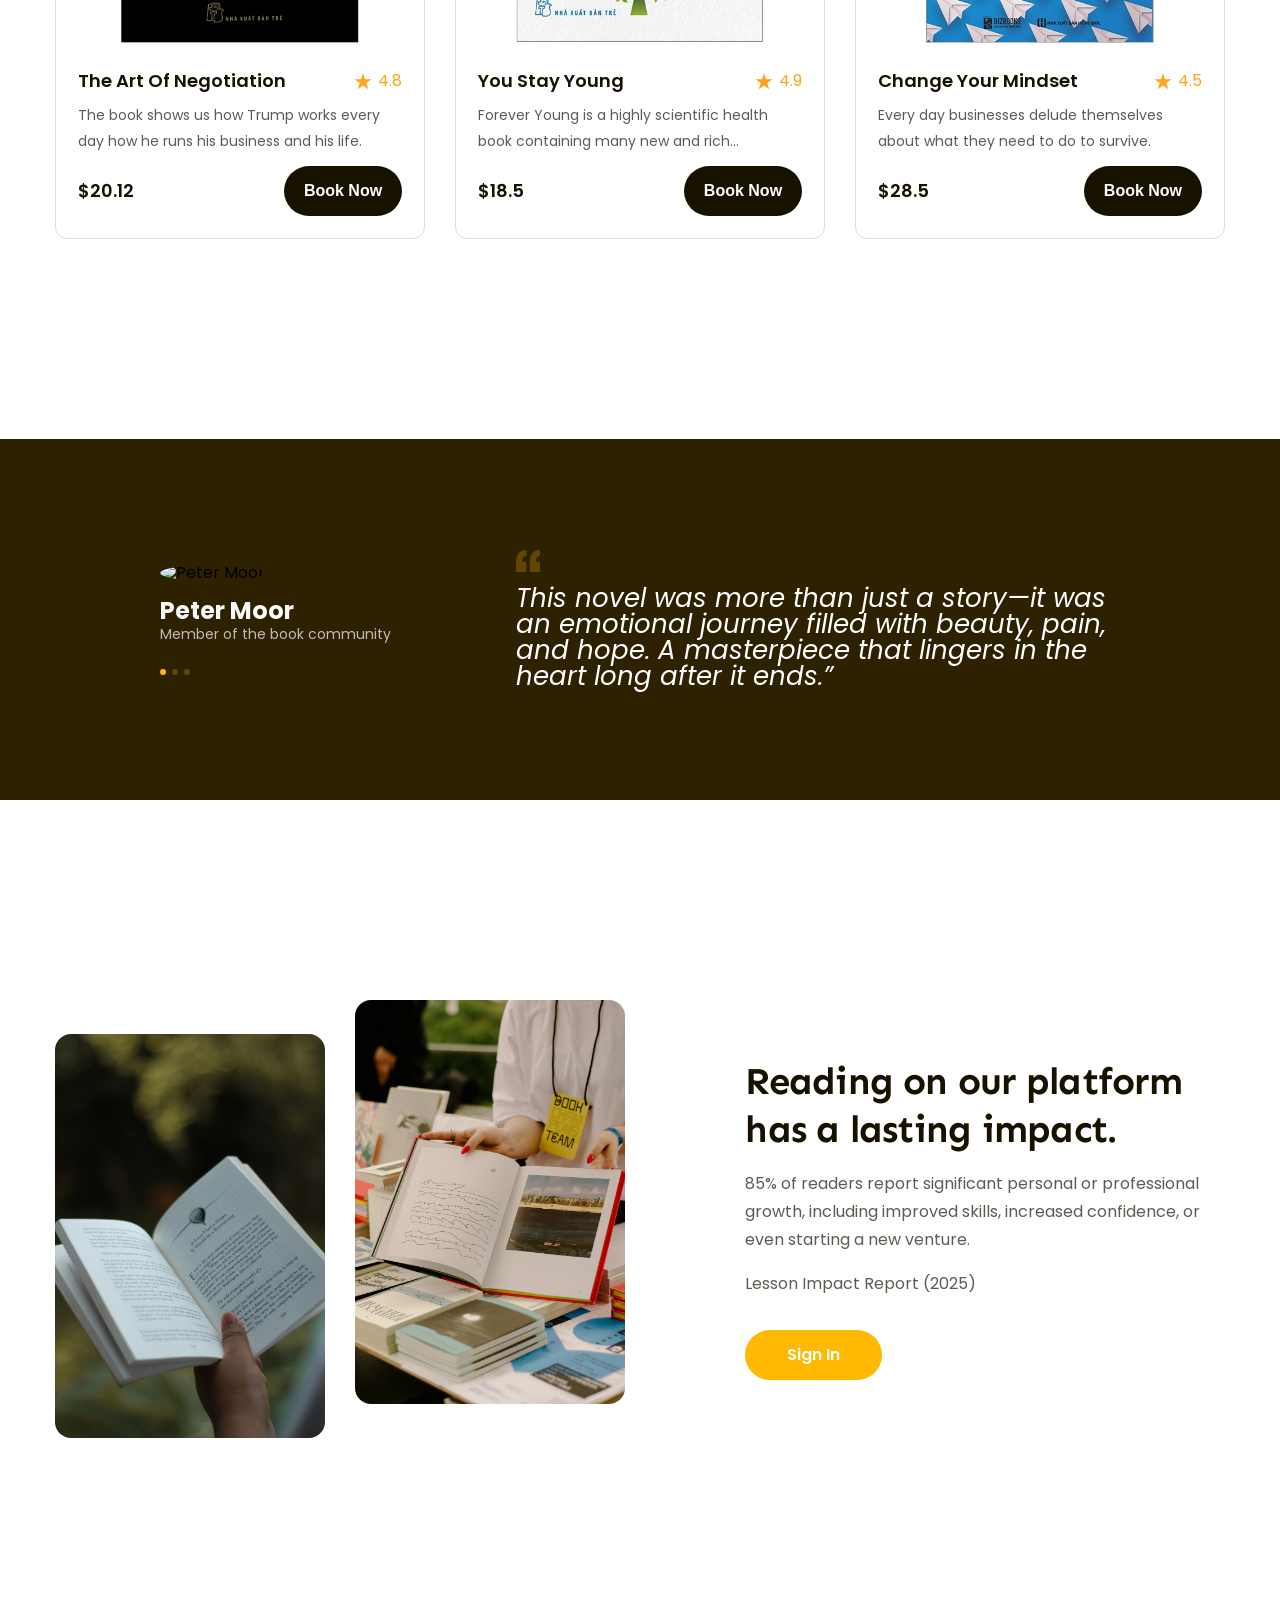
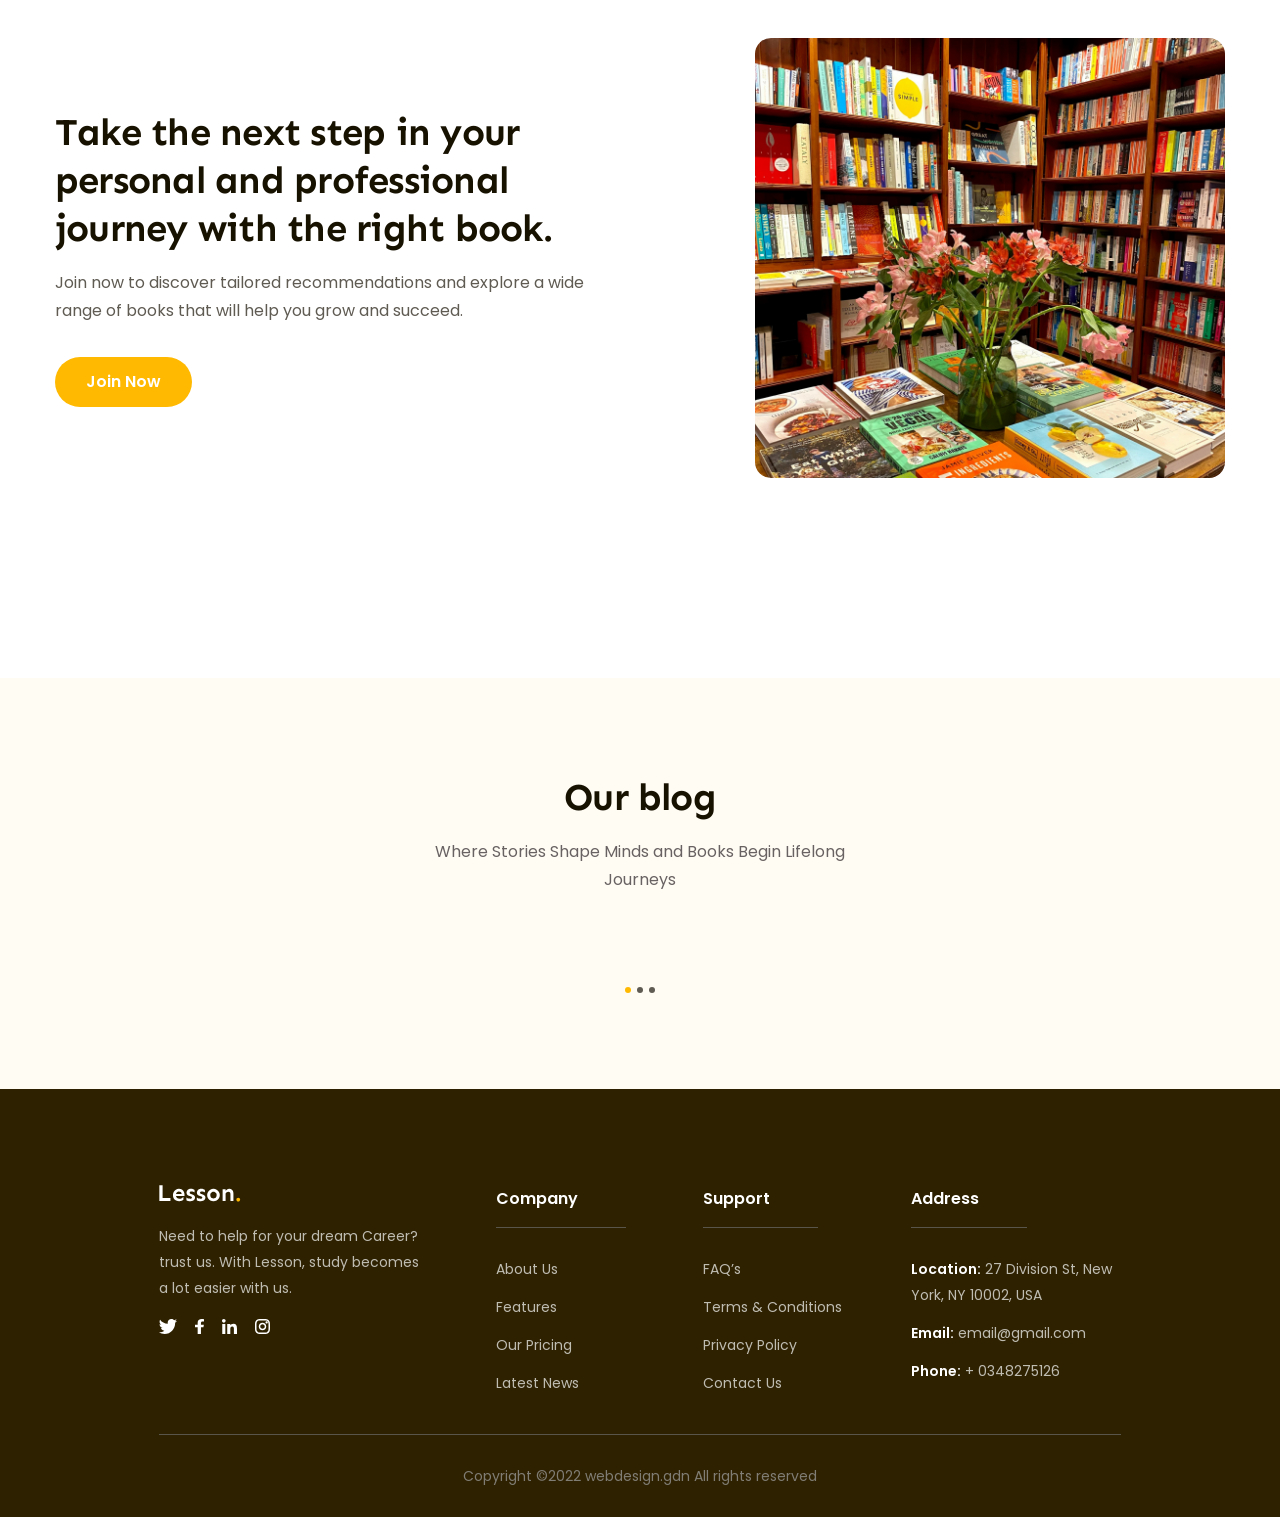
==== commit 6a24f3e5: "Finish" ====
--- a/index.html
+++ b/index.html
@@ -1,3 +1,4 @@
+
 <!DOCTYPE html>
 <html lang="en">
     <head>
@@ -46,10 +47,10 @@
                                 <a href="./shop.html">Books</a>
                             </li>
                             <li>
-                                <a href="#!">Blog</a>
-                            </li>
-                            <li>
-                                <a href="#!">About</a>
+                                <a href="./blog.html">Blog</a>
+                            </li>
+                            <li>
+                                <a href="./review.html">Reviews</a>
                             </li>
                         </ul>
                     </nav>
@@ -1167,7 +1168,6 @@
             </div>
         </footer>
     </body>
-    <script src="./assets/js/main.js">
+    <script src="./assets/js/main.js"></script>
     </script>
 </html>
-
--- a/assets/css/styles.css
+++ b/assets/css/styles.css
@@ -1,3 +1,4 @@
+
 * {
     box-sizing: border-box;
 }
@@ -771,4 +772,3 @@
     text-align: center;
     color: #807d74;
 }
-
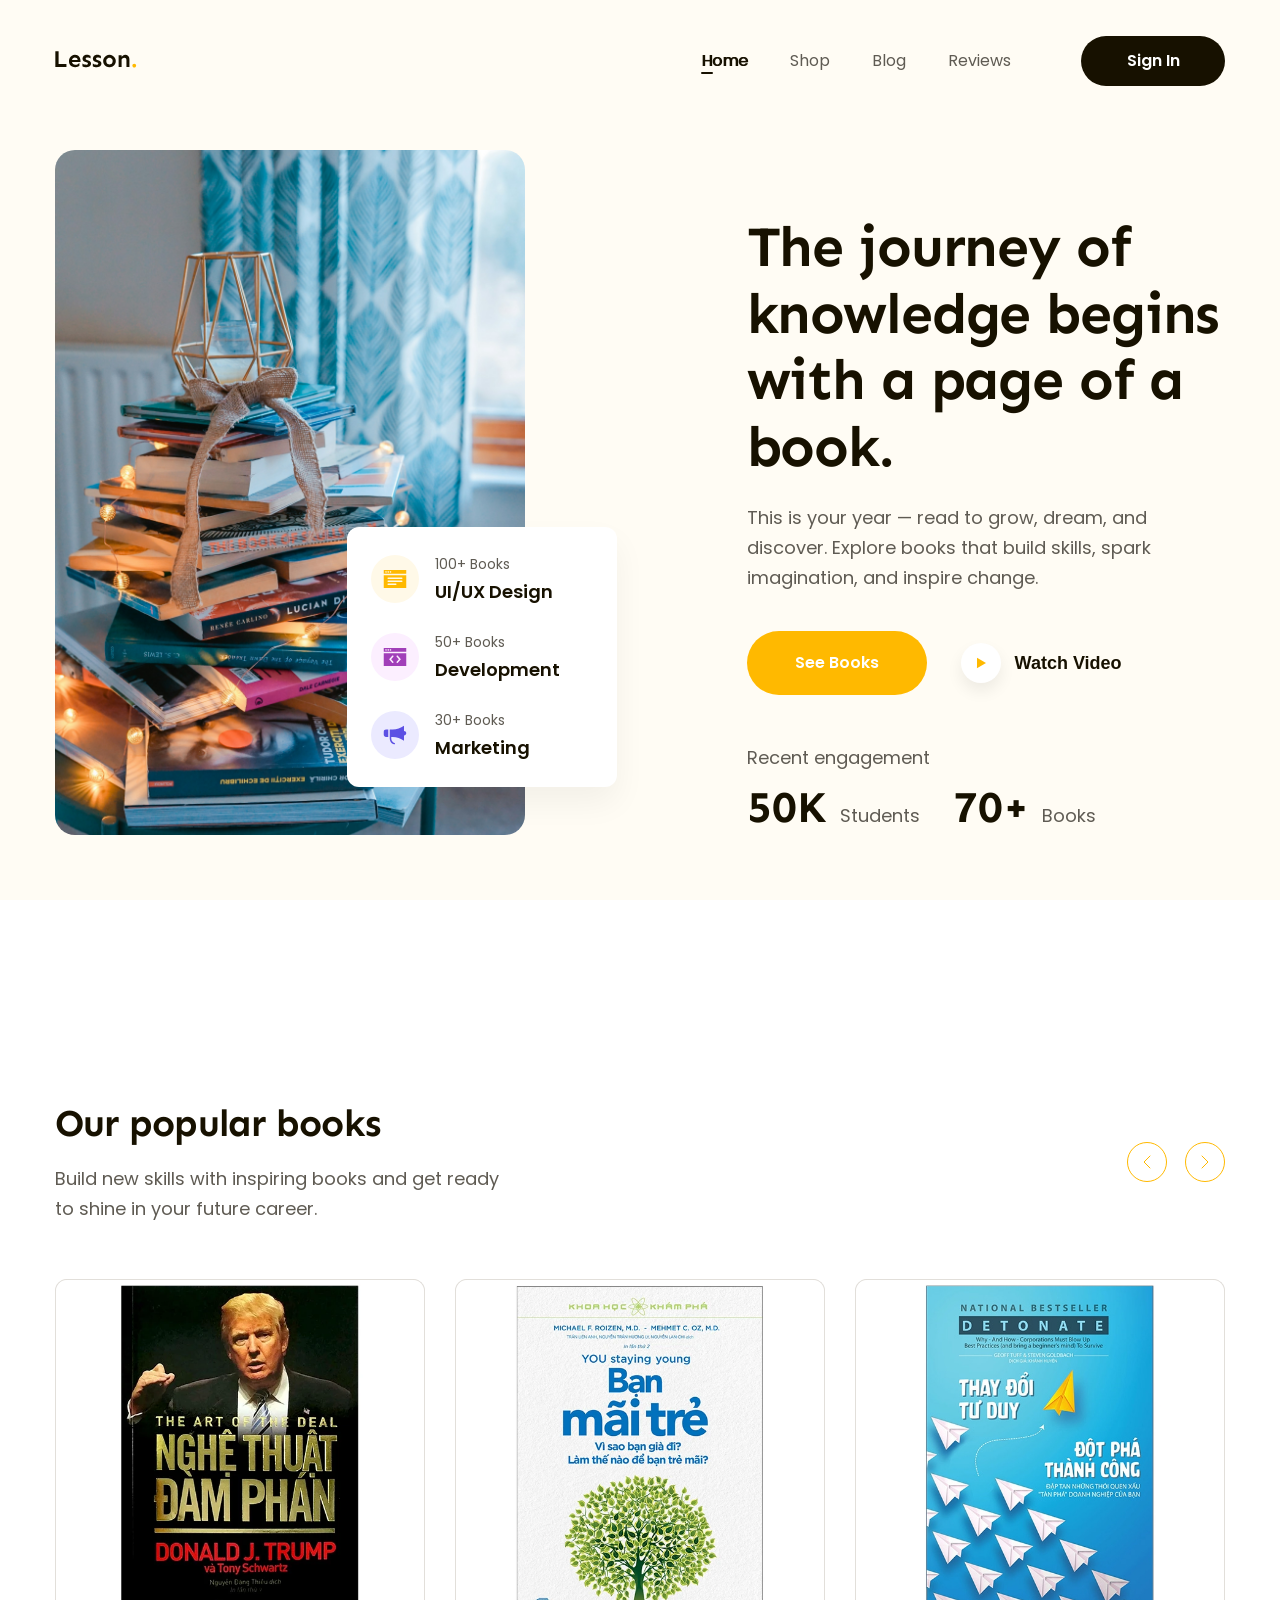
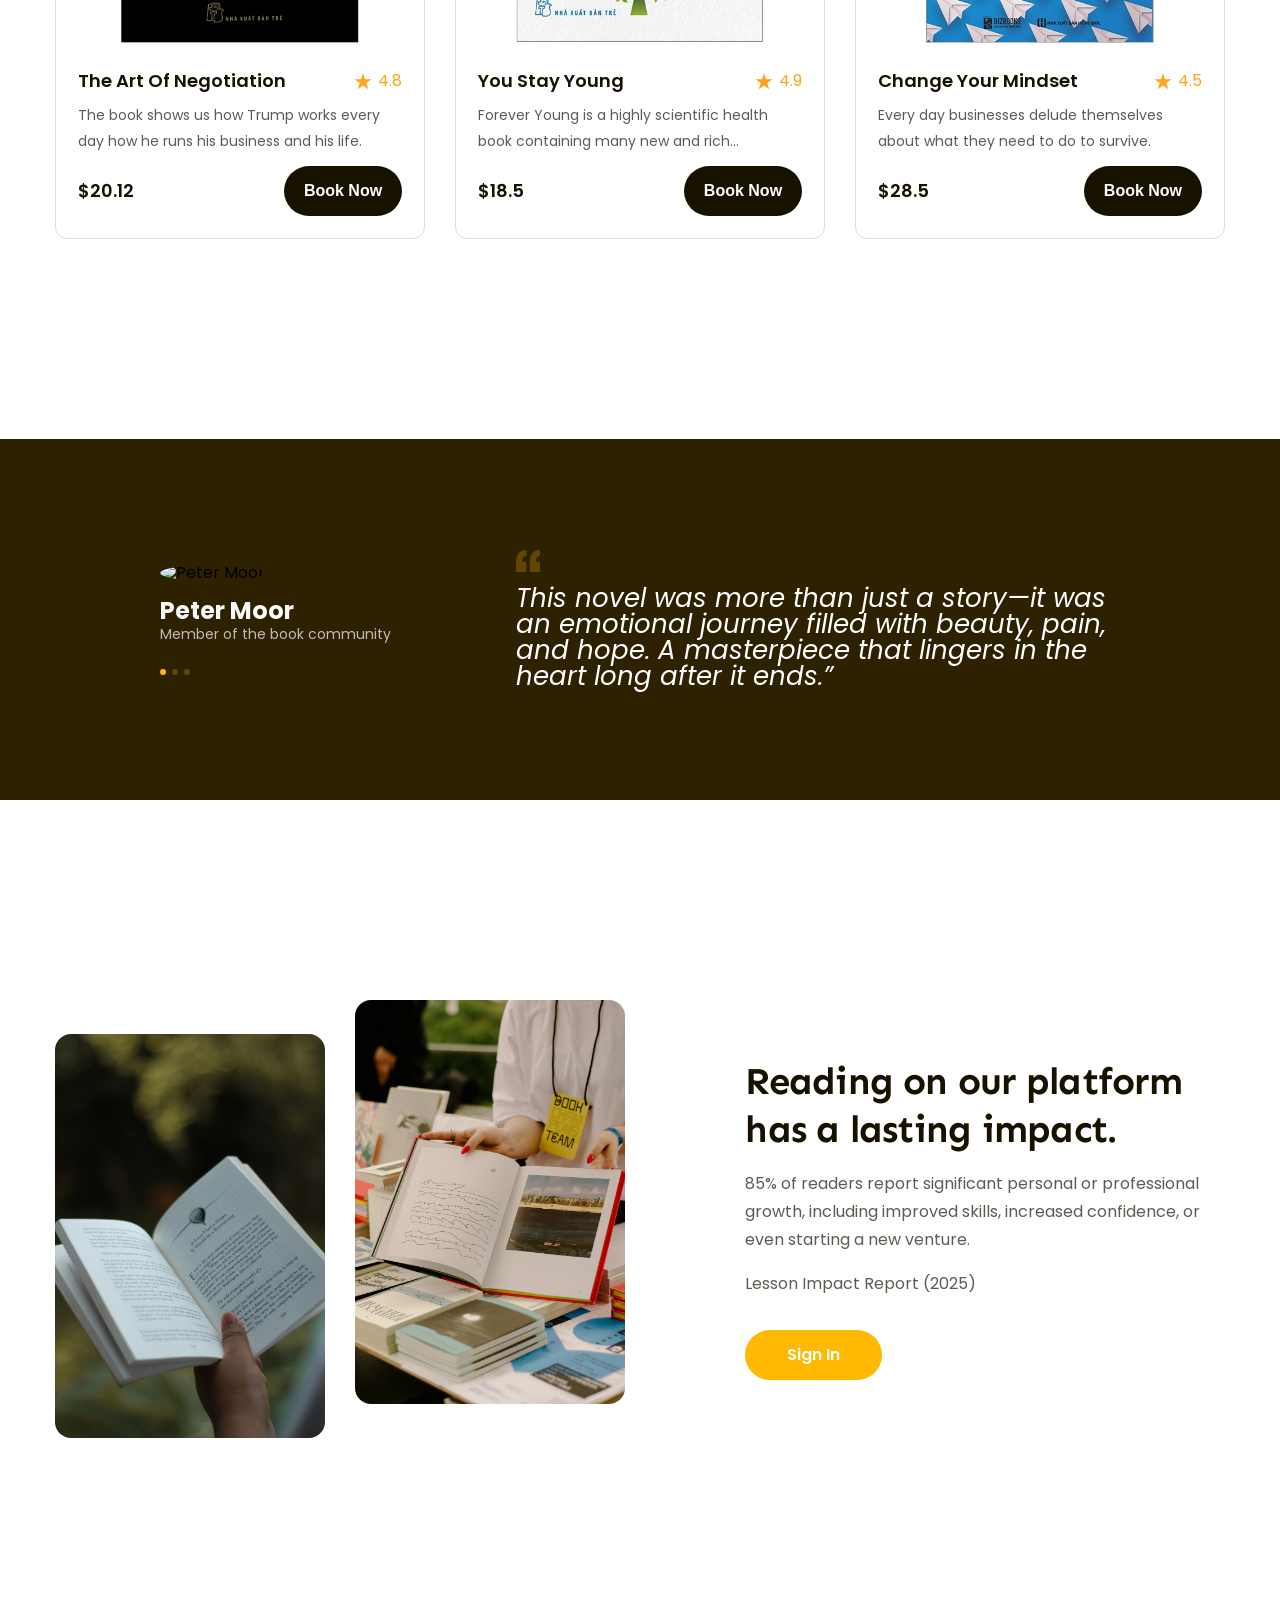
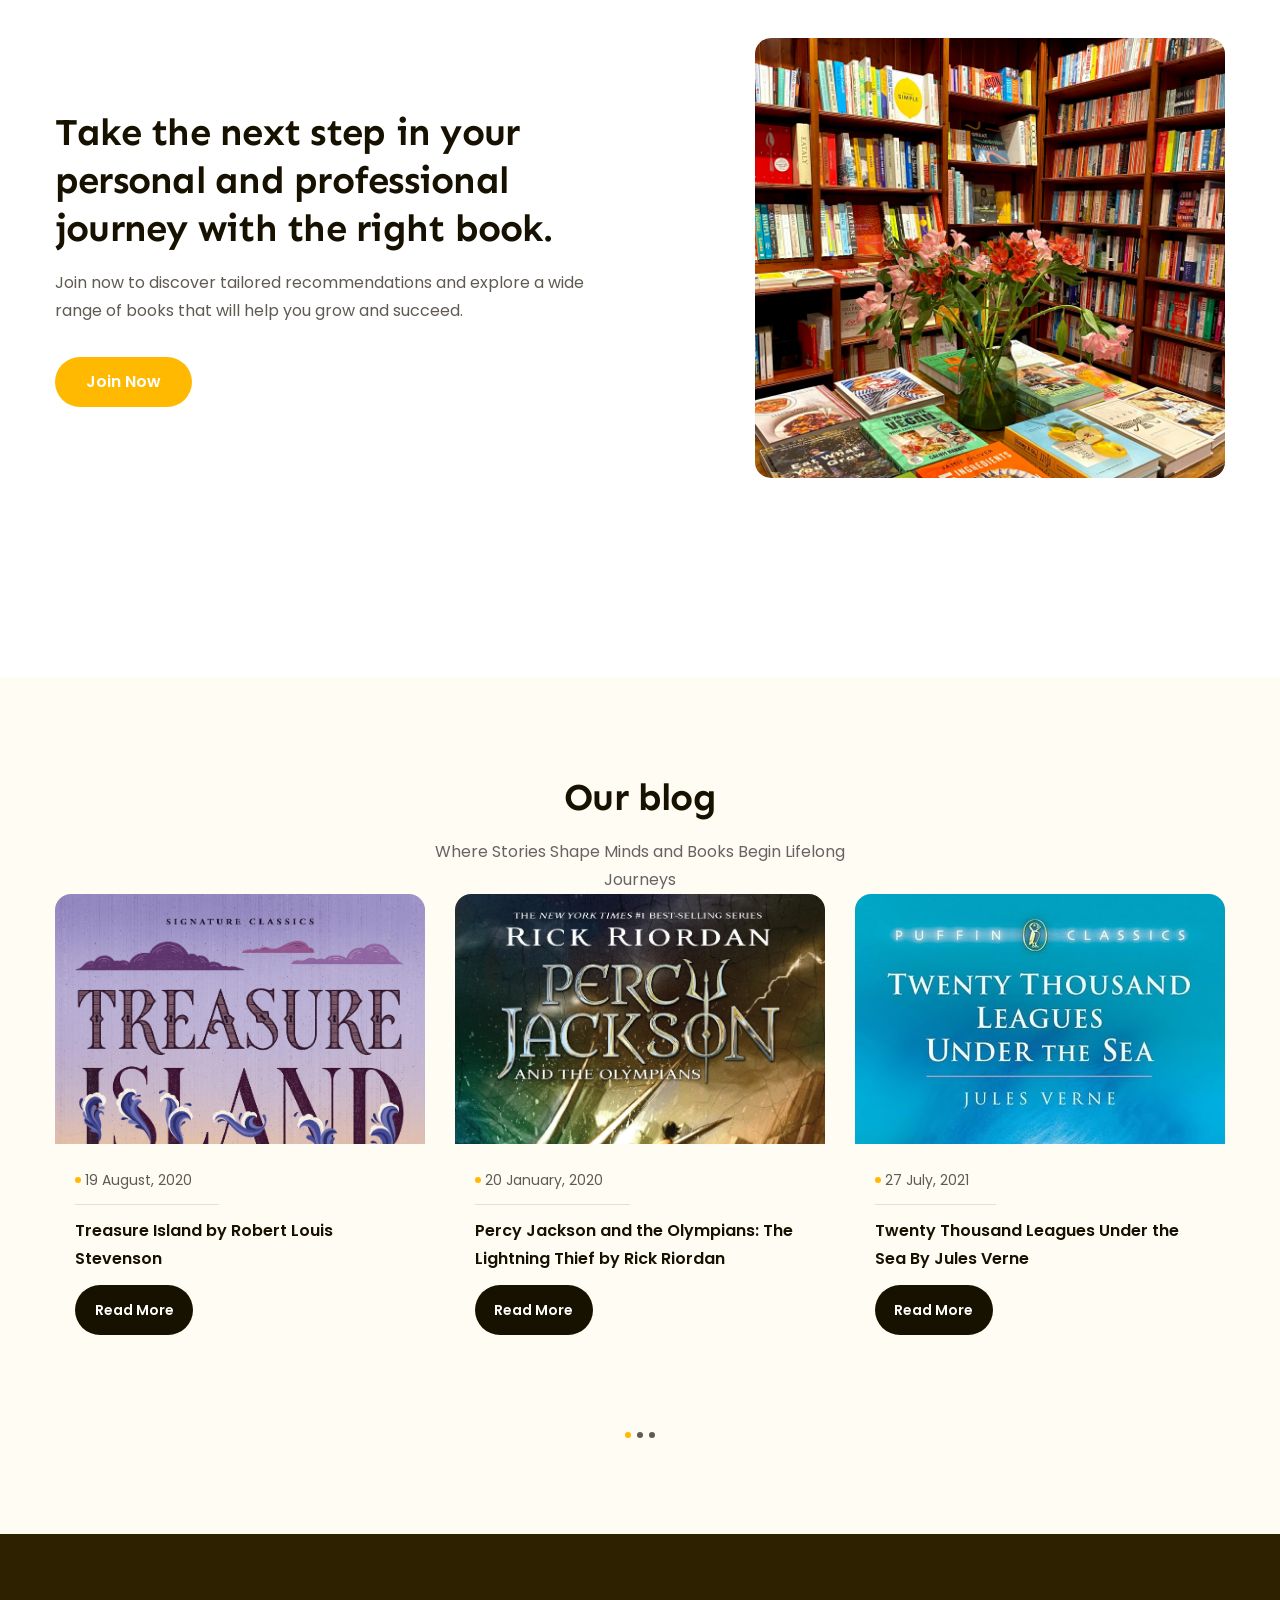
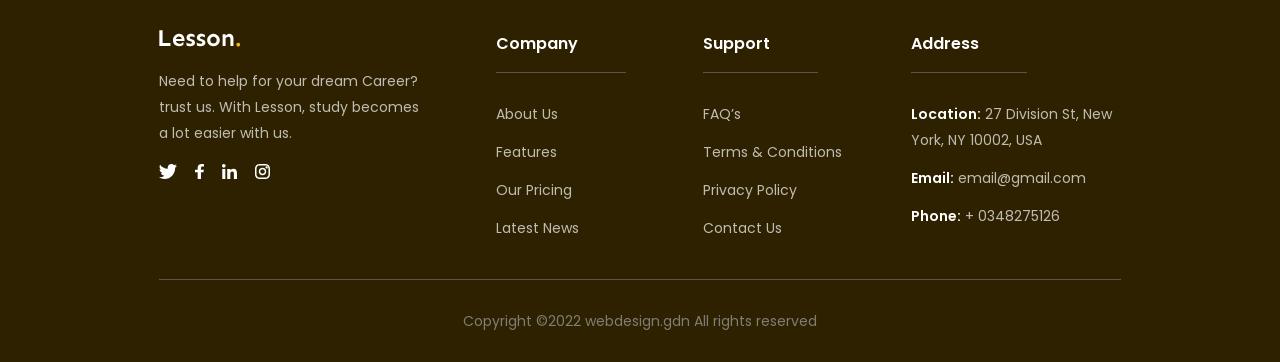
==== commit a1e54fac: "Finish-Project" ====
--- a/index.html
+++ b/index.html
@@ -44,7 +44,7 @@
                                 <a href="#!">Home</a>
                             </li>
                             <li>
-                                <a href="./shop.html">Books</a>
+                                <a href="./shop.html">Shop</a>
                             </li>
                             <li>
                                 <a href="./blog.html">Blog</a>
@@ -849,31 +849,155 @@
                     <div class="blog-list" id="blogList">
                         <!-- Blog item 1 -->
                         <div class="item" id="blog1">
-                            <a href="#!">
-                                <img
-                                    src="./assets/img/img-blog1.svg"
+                            <a href="./blog.html">
+                                <img
+                                    src="./assets/img/blog-1.jpg"
                                     alt="How to become a pro web designer in 2022 and
                                 get remot job?"
                                     class="thumb"
                                 />
                             </a>
                             <div class="info">
+                                <span class="date">19 August, 2020</span>
+                                <h3 class="title">
+                                    <a href="./blog.html">
+                                        Treasure Island by Robert Louis Stevenson
+                                    </a>
+                                </h3>
+                                <a href="./blog.html" class="btn">Read More</a>
+                            </div>
+                        </div>
+
+                        <!-- Blog item 2 -->
+                        <div class="item" id="blog2">
+                            <a href="./blog.html">
+                                <img
+                                    src="./assets/img/blog-2.jpg"
+                                    alt="How to become a pro web designer in 2022 and
+                                get remot job?"
+                                    class="thumb"
+                                />
+                            </a>
+                            <div class="info">
+                                <span class="date">20 January, 2020</span>
+                                <h3 class="title">
+                                    <a href="./blog.html">
+                                        Percy Jackson and the Olympians: The Lightning Thief by Rick Riordan
+                                    </a>
+                                </h3>
+                                <a href="./blog.html" class="btn">Read More</a>
+                            </div>
+                        </div>
+
+                        <!-- Blog item 3 -->
+                        <div class="item" id="blog3">
+                            <a href="./blog.html">
+                                <img
+                                    src="./assets/img/blog-3.jpg"
+                                    alt="How to become a pro web designer in 2022 and
+                                get remot job?"
+                                    class="thumb"
+                                />
+                            </a>
+                            <div class="info">
+                                <span class="date">27 July, 2021</span>
+                                <h3 class="title">
+                                    <a href="./blog.html">
+                                        Twenty Thousand Leagues Under the Sea By Jules Verne
+                                    </a>
+                                </h3>
+                                <a href="./blog.html" class="btn">Read More</a>
+                            </div>
+                        </div>
+                        <!-- Blog item 4 -->
+                        <div class="item" id="blog4">
+                            <a href="./blog.html">
+                                <img
+                                    src="./assets/img/blog-4.jpg"
+                                    alt="How to become a pro web designer in 2022 and
+                                get remot job?"
+                                    class="thumb"
+                                />
+                            </a>
+                            <div class="info">
+                                <span class="date">15 September, 2023</span>
+                                <h3 class="title">
+                                    <a href="./blog.html">
+                                        Sherlock Holmes: The Complete Novels and Stories Volume I
+                                    </a>
+                                </h3>
+                                <a href="./blog.html" class="btn">Read More</a>
+                            </div>
+                        </div>
+
+                        <!-- Blog item 5 -->
+                        <div class="item" id="blog5">
+                            <a href="./blog.html">
+                                <img
+                                    src="./assets/img/blog-5.jpg"
+                                    alt="How to become a pro web designer in 2022 and
+                                get remot job?"
+                                    class="thumb"
+                                />
+                            </a>
+                            <div class="info">
+                                <span class="date">09 March, 2020</span>
+                                <h3 class="title">
+                                    <a href="./blog.html">
+                                        Harry Potter and the Philosopher’s Stone by J.K. Rowling
+                                    </a>
+                                </h3>
+                                <a href="./blog.html" class="btn">Read More</a>
+                            </div>
+                        </div>
+
+                        <!-- Blog item 6 -->
+                        <div class="item" id="blog6"> 
+                            <a href="./blog.html">
+                                <img
+                                    src="./assets/img/blog-6.jpg"
+                                    alt="How to become a pro web designer in 2022 and
+                                get remot job?"
+                                    class="thumb"
+                                />
+                            </a>
+                            <div class="info">
+                                <span class="date">10 April, 2022</span>
+                                <h3 class="title">
+                                    <a href="./blog.html">
+                                        The Old Man and the Sea by Ernest Hemingway
+                                    </a>
+                                </h3>
+                                <a href="./blog.html" class="btn">Read More</a>
+                            </div>
+                        </div>
+                        <!-- Blog item 7 -->
+                        <div class="item" id="blog7">
+                            <a href="./blog.html">
+                                <img
+                                    src="./assets/img/b3.jpg"
+                                    alt="How to become a pro web designer in 2022 and
+                                get remot job?"
+                                    class="thumb"
+                                />
+                            </a>
+                            <div class="info">
                                 <span class="date">21 November 2021</span>
                                 <h3 class="title">
-                                    <a href="#!">
+                                    <a href="./blog.html">
                                         How to become a pro web designer in 2022
                                         and get remot job?
                                     </a>
                                 </h3>
-                                <a href="#!" class="btn">Read More</a>
-                            </div>
-                        </div>
-
-                        <!-- Blog item 2 -->
-                        <div class="item" id="blog2">
-                            <a href="#!">
-                                <img
-                                    src="./assets/img/img-blog2.svg"
+                                <a href="./blog.html" class="btn">Read More</a>
+                            </div>
+                        </div>
+
+                        <!-- Blog item 8 -->
+                        <div class="item" id="blog8">
+                            <a href="./blog.html">
+                                <img
+                                    src="./assets/img/blog-5.jpg"
                                     alt="How to become a pro web designer in 2022 and
                                 get remot job?"
                                     class="thumb"
@@ -882,164 +1006,33 @@
                             <div class="info">
                                 <span class="date">21 November 2021</span>
                                 <h3 class="title">
-                                    <a href="#!">
+                                    <a href="./blog.html">
+                                        Harry Potter and the Philosopher’s Stone by J.K. Rowling
+                                    </a>
+                                </h3>
+                                <a href="./blog.html" class="btn">Read More</a>
+                            </div>
+                        </div>
+
+                        <!-- Blog item 9 -->
+                        <div class="item" id="blog9">
+                            <a href="./blog.html">
+                                <img
+                                    src="./assets/img/blog-6.jpg"
+                                    alt="How to become a pro web designer in 2022 and
+                                get remot job?"
+                                    class="thumb"
+                                />
+                            </a>
+                            <div class="info">
+                                <span class="date">21 November 2021</span>
+                                <h3 class="title">
+                                    <a href="./blog.html">
                                         How to become a pro web designer in 2022
                                         and get remot job?
                                     </a>
                                 </h3>
-                                <a href="#!" class="btn">Read More</a>
-                            </div>
-                        </div>
-
-                        <!-- Blog item 3 -->
-                        <div class="item" id="blog3">
-                            <a href="#!">
-                                <img
-                                    src="./assets/img/img-blog3.svg"
-                                    alt="How to become a pro web designer in 2022 and
-                                get remot job?"
-                                    class="thumb"
-                                />
-                            </a>
-                            <div class="info">
-                                <span class="date">21 November 2021</span>
-                                <h3 class="title">
-                                    <a href="#!">
-                                        How to become a pro web designer in 2022
-                                        and get remot job?
-                                    </a>
-                                </h3>
-                                <a href="#!" class="btn">Read More</a>
-                            </div>
-                        </div>
-                        <!-- Blog item 4 -->
-                        <div class="item" id="blog4">
-                            <a href="#!">
-                                <img
-                                    src="./assets/img/img-fea1.svg"
-                                    alt="How to become a pro web designer in 2022 and
-                                get remot job?"
-                                    class="thumb"
-                                />
-                            </a>
-                            <div class="info">
-                                <span class="date">21 November 2021</span>
-                                <h3 class="title">
-                                    <a href="#!">
-                                        How to become a pro web designer in 2022
-                                        and get remot job?
-                                    </a>
-                                </h3>
-                                <a href="#!" class="btn">Read More</a>
-                            </div>
-                        </div>
-
-                        <!-- Blog item 5 -->
-                        <div class="item" id="blog5">
-                            <a href="#!">
-                                <img
-                                    src="./assets/img/demo-img.jpg"
-                                    alt="How to become a pro web designer in 2022 and
-                                get remot job?"
-                                    class="thumb"
-                                />
-                            </a>
-                            <div class="info">
-                                <span class="date">21 November 2021</span>
-                                <h3 class="title">
-                                    <a href="#!">
-                                        How to become a pro web designer in 2022
-                                        and get remot job?
-                                    </a>
-                                </h3>
-                                <a href="#!" class="btn">Read More</a>
-                            </div>
-                        </div>
-
-                        <!-- Blog item 6 -->
-                        <div class="item" id="blog6"> 
-                            <a href="#!">
-                                <img
-                                    src="./assets/img/img-blog3.svg"
-                                    alt="How to become a pro web designer in 2022 and
-                                get remot job?"
-                                    class="thumb"
-                                />
-                            </a>
-                            <div class="info">
-                                <span class="date">21 November 2021</span>
-                                <h3 class="title">
-                                    <a href="#!">
-                                        How to become a pro web designer in 2022
-                                        and get remot job?
-                                    </a>
-                                </h3>
-                                <a href="#!" class="btn">Read More</a>
-                            </div>
-                        </div>
-                        <!-- Blog item 7 -->
-                        <div class="item" id="blog7">
-                            <a href="#!">
-                                <img
-                                    src="./assets/img/img-blog1.svg"
-                                    alt="How to become a pro web designer in 2022 and
-                                get remot job?"
-                                    class="thumb"
-                                />
-                            </a>
-                            <div class="info">
-                                <span class="date">21 November 2021</span>
-                                <h3 class="title">
-                                    <a href="#!">
-                                        How to become a pro web designer in 2022
-                                        and get remot job?
-                                    </a>
-                                </h3>
-                                <a href="#!" class="btn">Read More</a>
-                            </div>
-                        </div>
-
-                        <!-- Blog item 8 -->
-                        <div class="item" id="blog8">
-                            <a href="#!">
-                                <img
-                                    src="./assets/img/img-blog2.svg"
-                                    alt="How to become a pro web designer in 2022 and
-                                get remot job?"
-                                    class="thumb"
-                                />
-                            </a>
-                            <div class="info">
-                                <span class="date">21 November 2021</span>
-                                <h3 class="title">
-                                    <a href="#!">
-                                        How to become a pro web designer in 2022
-                                        and get remot job?
-                                    </a>
-                                </h3>
-                                <a href="#!" class="btn">Read More</a>
-                            </div>
-                        </div>
-
-                        <!-- Blog item 9 -->
-                        <div class="item" id="blog9">
-                            <a href="#!">
-                                <img
-                                    src="./assets/img/img-blog3.svg"
-                                    alt="How to become a pro web designer in 2022 and
-                                get remot job?"
-                                    class="thumb"
-                                />
-                            </a>
-                            <div class="info">
-                                <span class="date">21 November 2021</span>
-                                <h3 class="title">
-                                    <a href="#!">
-                                        How to become a pro web designer in 2022
-                                        and get remot job?
-                                    </a>
-                                </h3>
-                                <a href="#!" class="btn">Read More</a>
+                                <a href="./blog.html" class="btn">Read More</a>
                             </div>
                         </div>
                     </div>
--- a/assets/css/styles.css
+++ b/assets/css/styles.css
@@ -596,21 +596,42 @@
 }
 
 .blog .blog-list {
-    display: flex;
+    /* display: flex;
     gap: 30px;
-    margin-top: 55px;
+    margin-top: 55px; */
+    position: relative;
+    min-height: 500px;
+    display: flex;
+    flex-wrap: wrap;
+    gap: 30px;
+
 }
 
 .blog .item {
-    flex-shrink: 0;
+    /* flex-shrink: 0;
     width: calc(33.33% - 20px);
     background: #ffffff;
     border-radius: 16px;
     display: none;
+    opacity: 0;
+    transition: opacity 0.5s ease; */
+    opacity: 0;
+    visibility: hidden;
+    transform: scale(0.98);
+    transition: opacity 0.5s ease, transform 0.5s ease, visibility 0.5s ease;
+    display: block; /* Luôn block để tránh nhảy layout */
+    position: absolute; /* Đảm bảo các item không chiếm chỗ nhau */
+    top: 0;
+    left: 0;
+    width: calc(33.33% - 20px);
 }
 
 .blog .item.active {
-    display: block;
+    /* display: block; */
+    opacity: 1;
+    visibility: visible;
+    transform: scale(1);
+    position: relative; /* Chỉ item active chiếm không gian thật */
 }
 
 .blog .item:hover {
@@ -618,6 +639,7 @@
 }
 
 .blog .item .thumb {
+    object-position: top;
     width: 100%;
     height: 250px;
     object-fit: cover;
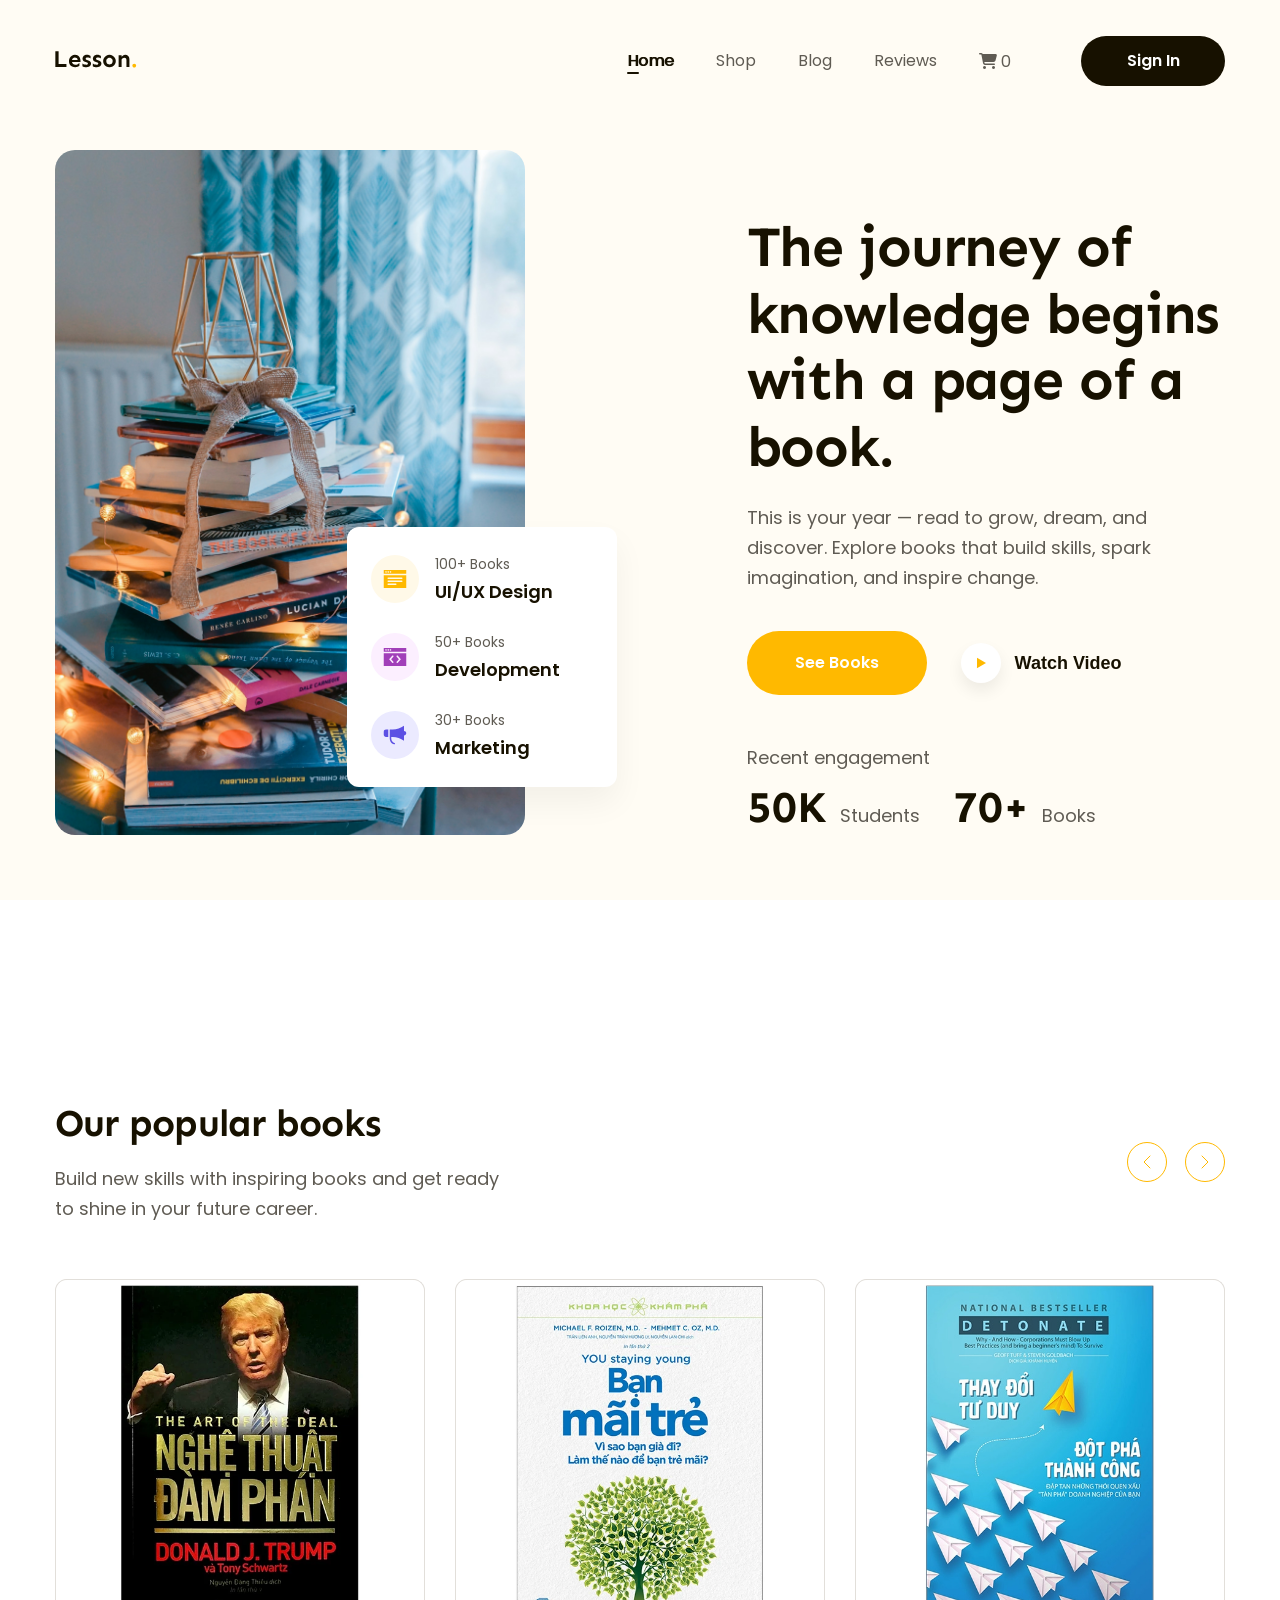
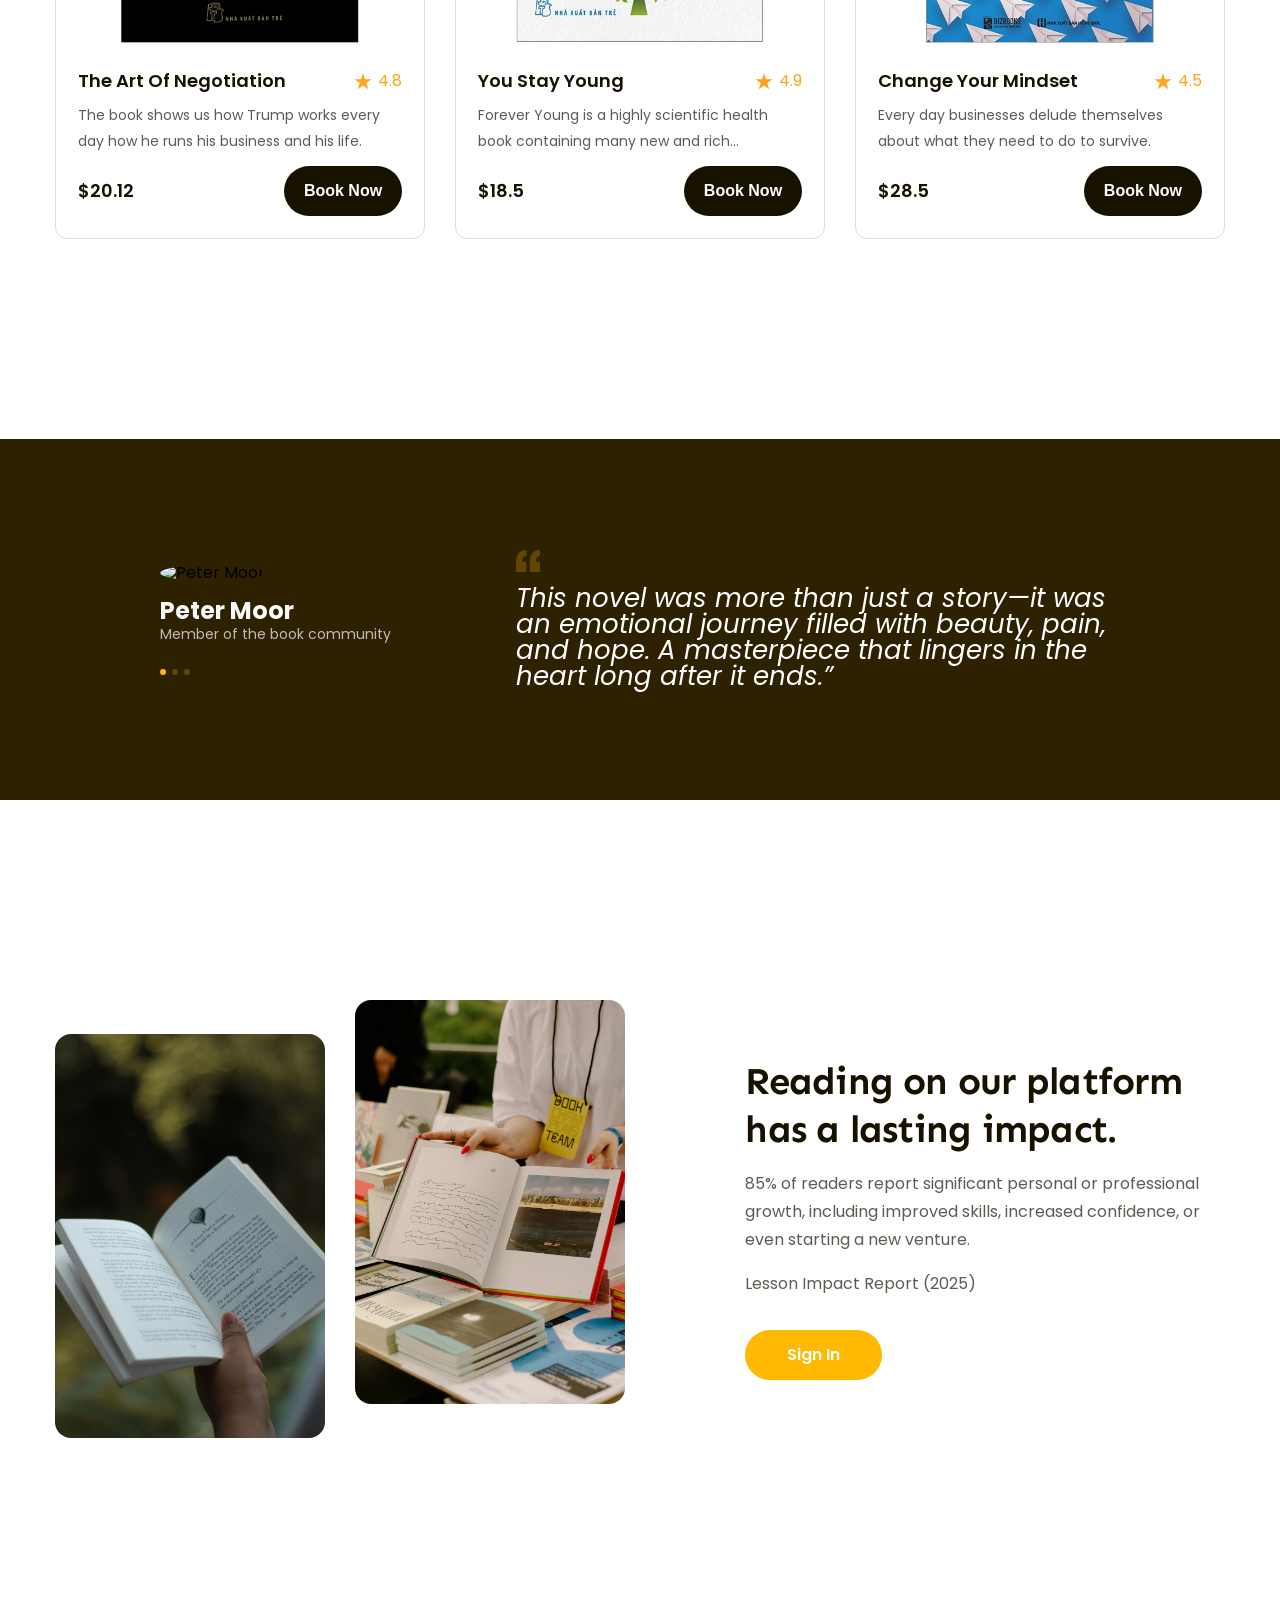
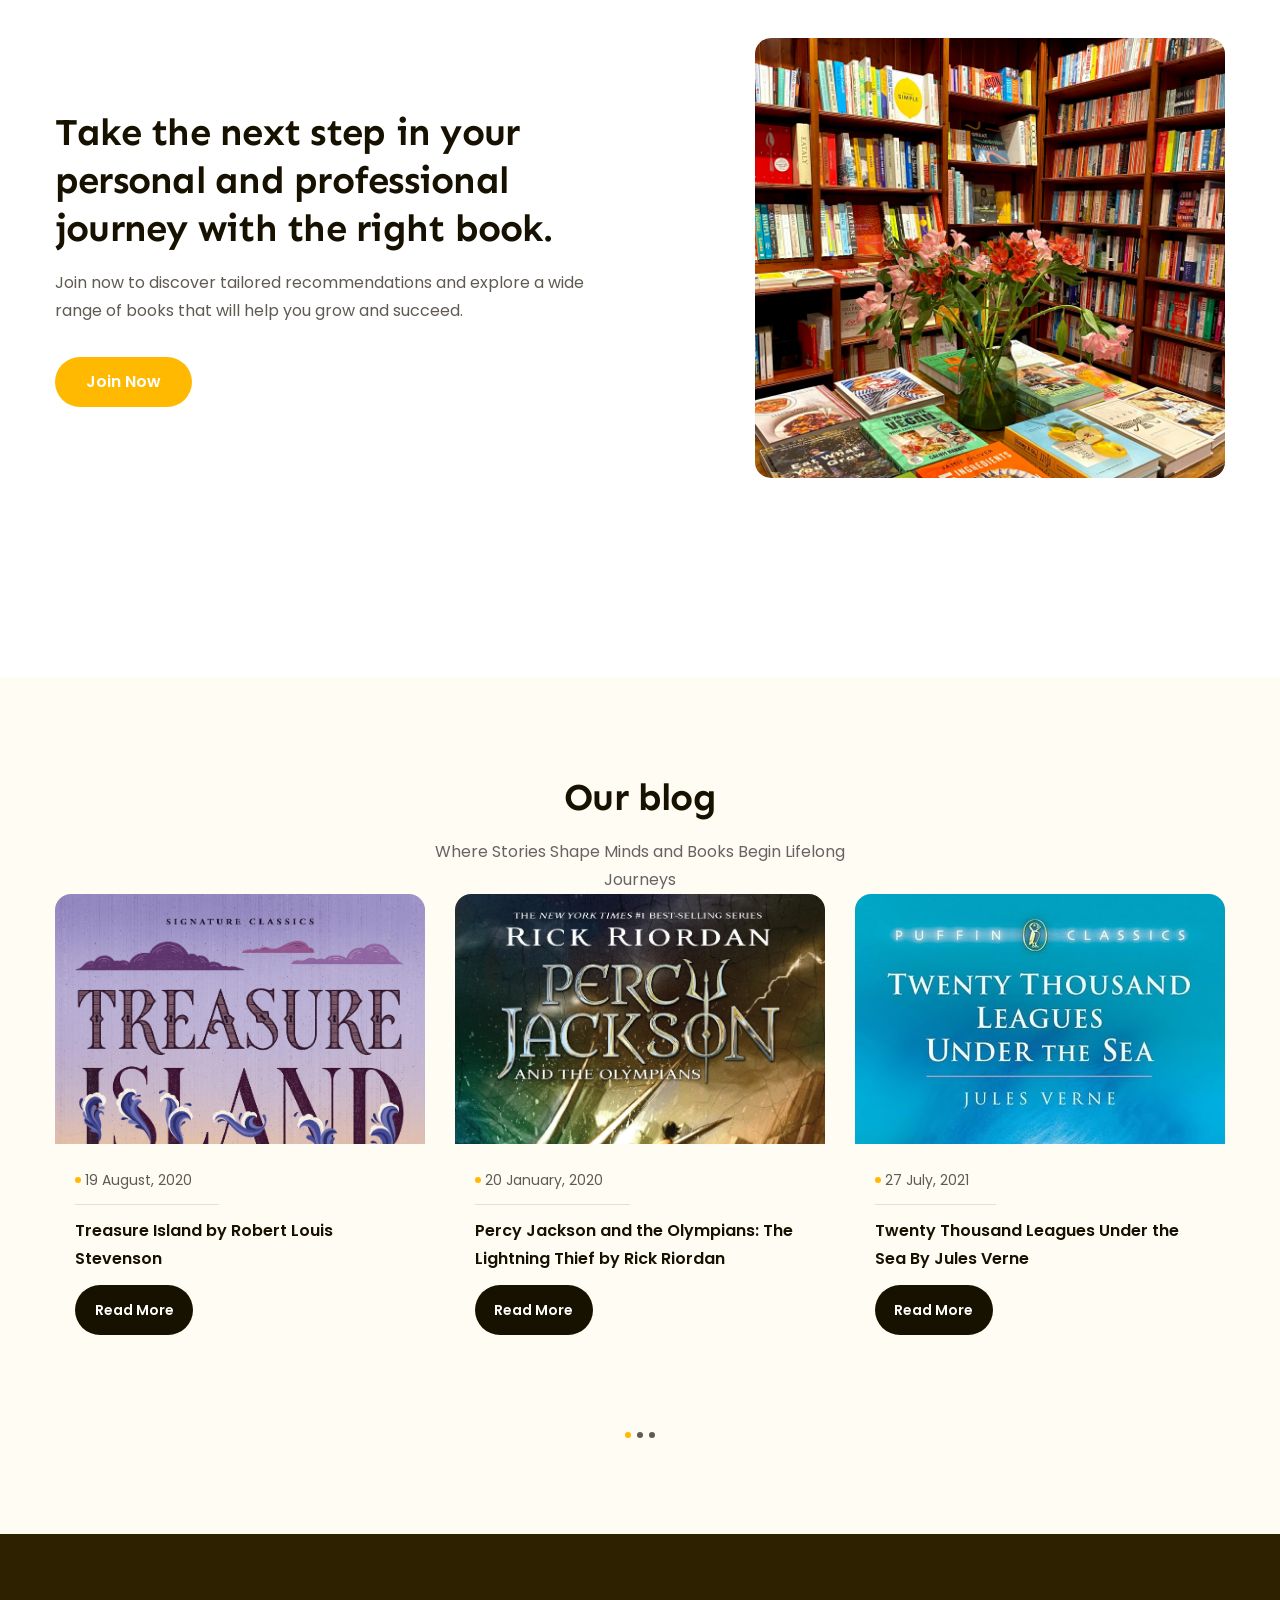
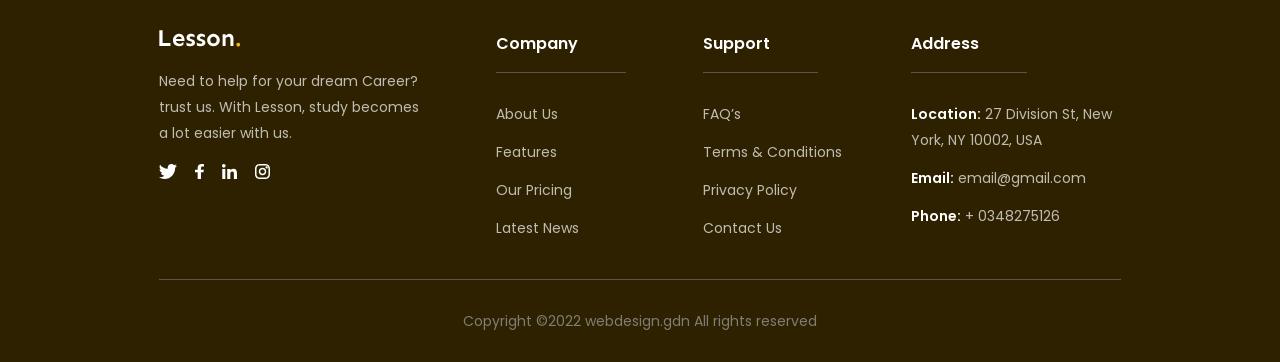
==== commit a8120a63: "Finish" ====
--- a/index.html
+++ b/index.html
@@ -7,6 +7,7 @@
         <meta name="viewport" content="width=device-width, initial-scale=1.0" />
         <title>Lesson</title>
         <!-- Embed fonts -->
+        <link rel="stylesheet" href="https://cdnjs.cloudflare.com/ajax/libs/font-awesome/6.4.0/css/all.min.css">
         <link rel="preconnect" href="https://fonts.googleapis.com" />
         <link rel="preconnect" href="https://fonts.gstatic.com" crossorigin />
         <link
@@ -52,6 +53,12 @@
                             <li>
                                 <a href="./review.html">Reviews</a>
                             </li>
+                            <li id="lg-bag">
+                                <a href="cart.html">
+                                    <i class="fa-solid fa-cart-shopping"></i>
+                                    <span class="cart-icon-count">0</span>
+                                </a>
+                            </li>
                         </ul>
                     </nav>
                     <!-- Action -->
@@ -1162,5 +1169,5 @@
         </footer>
     </body>
     <script src="./assets/js/main.js"></script>
-    </script>
+    <script src="./assets/js/cart.js"></script>
 </html>
